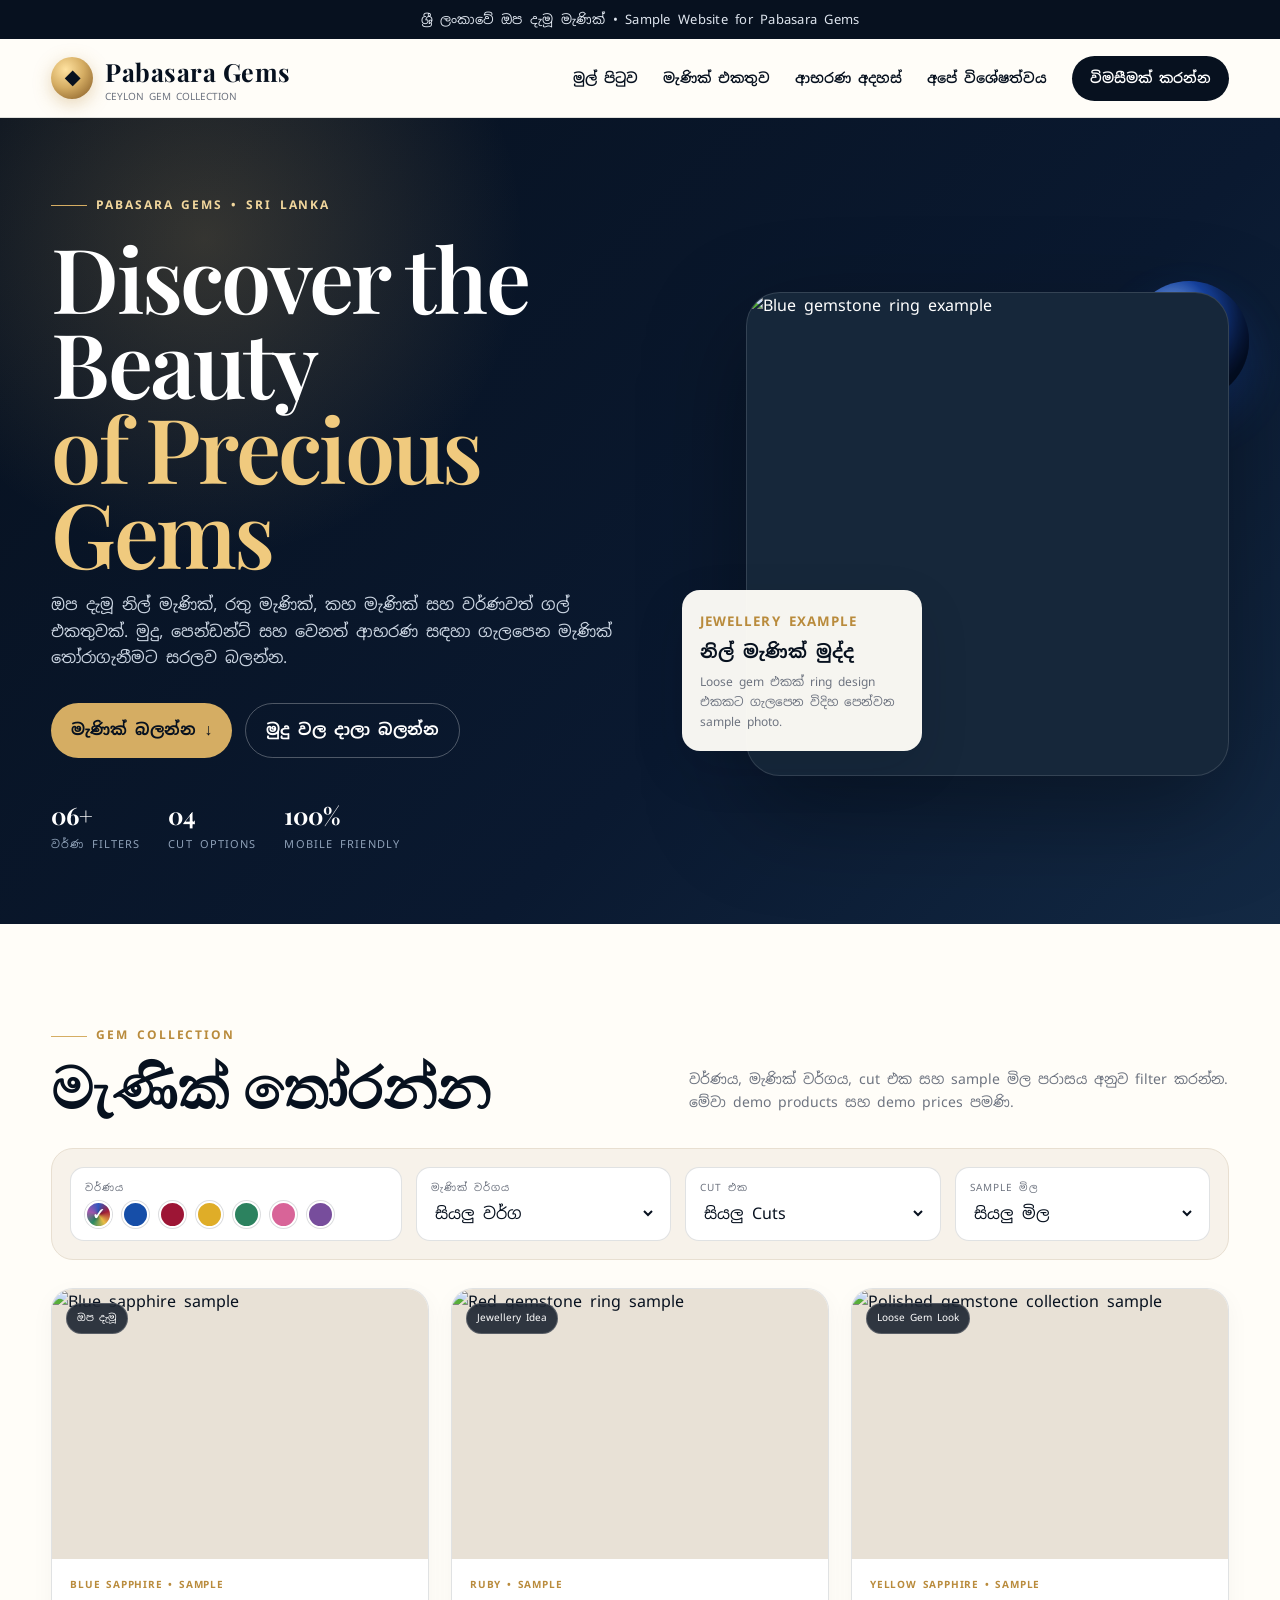
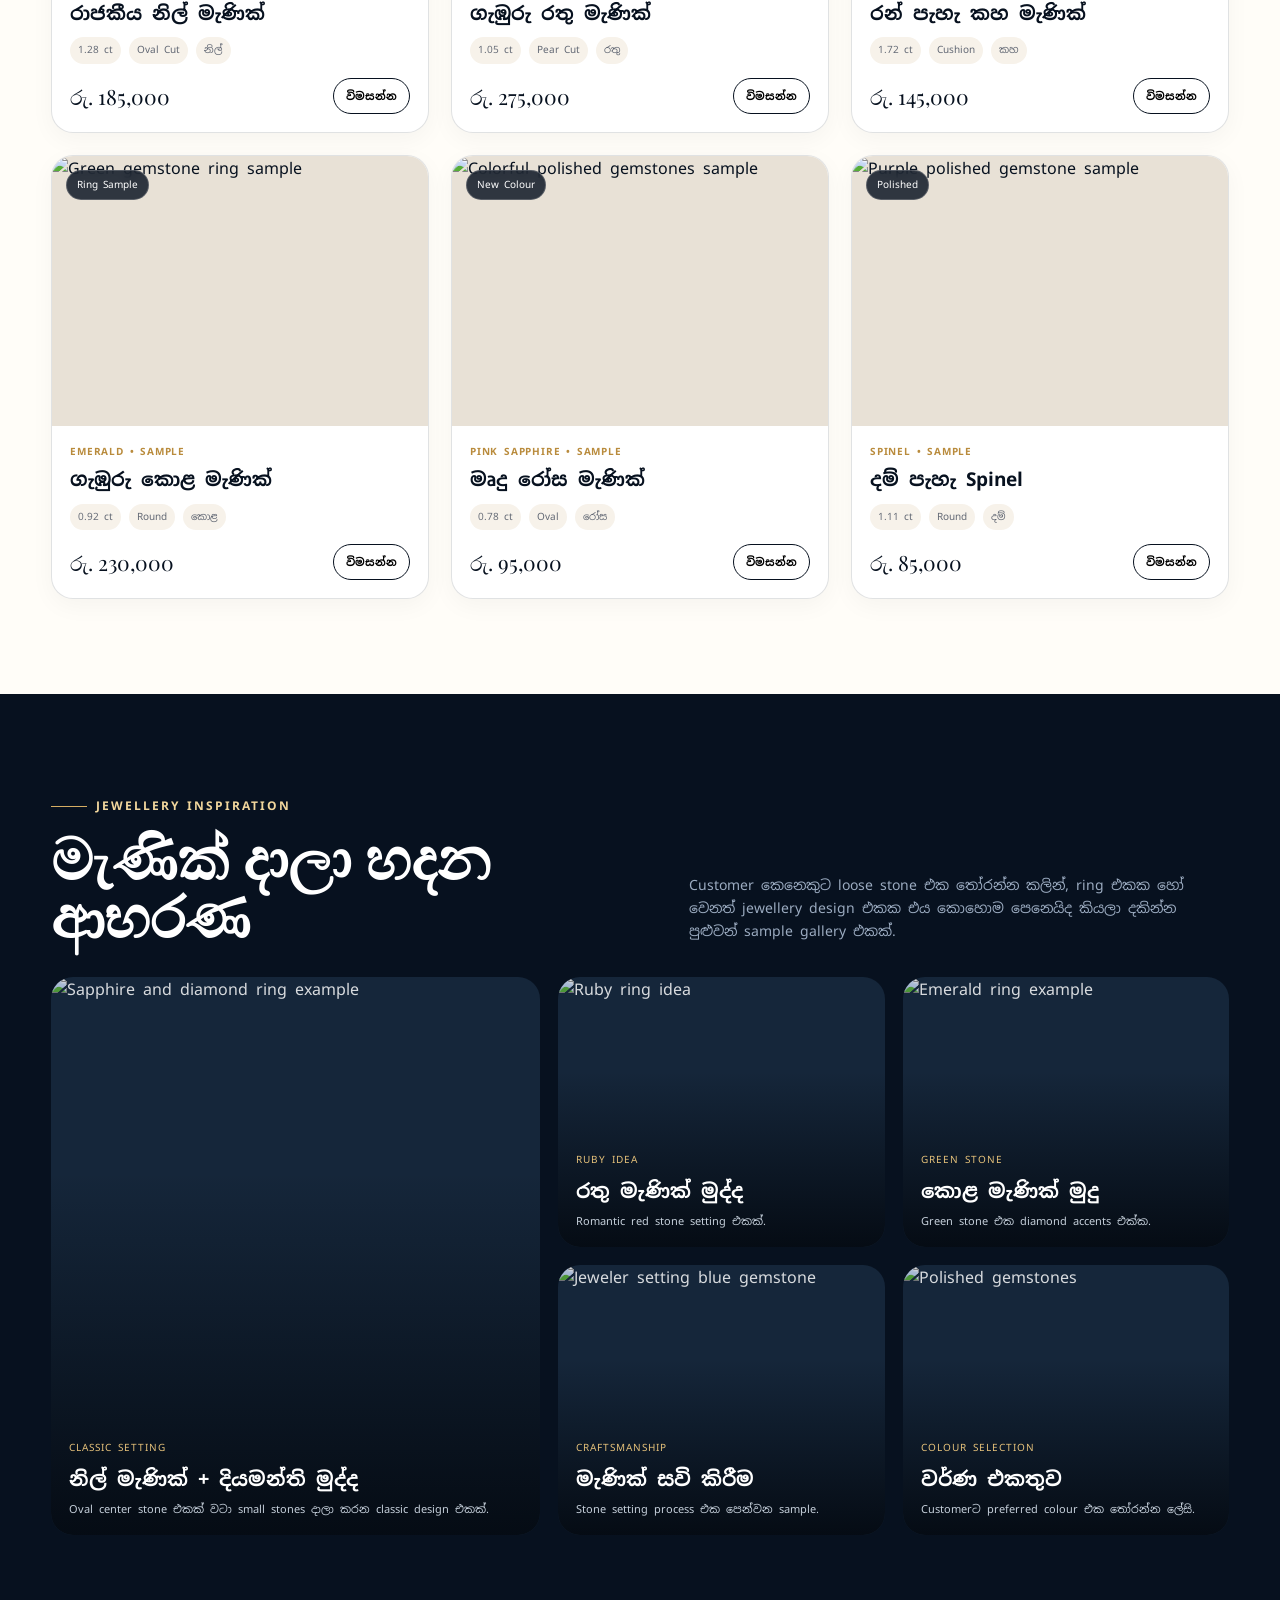
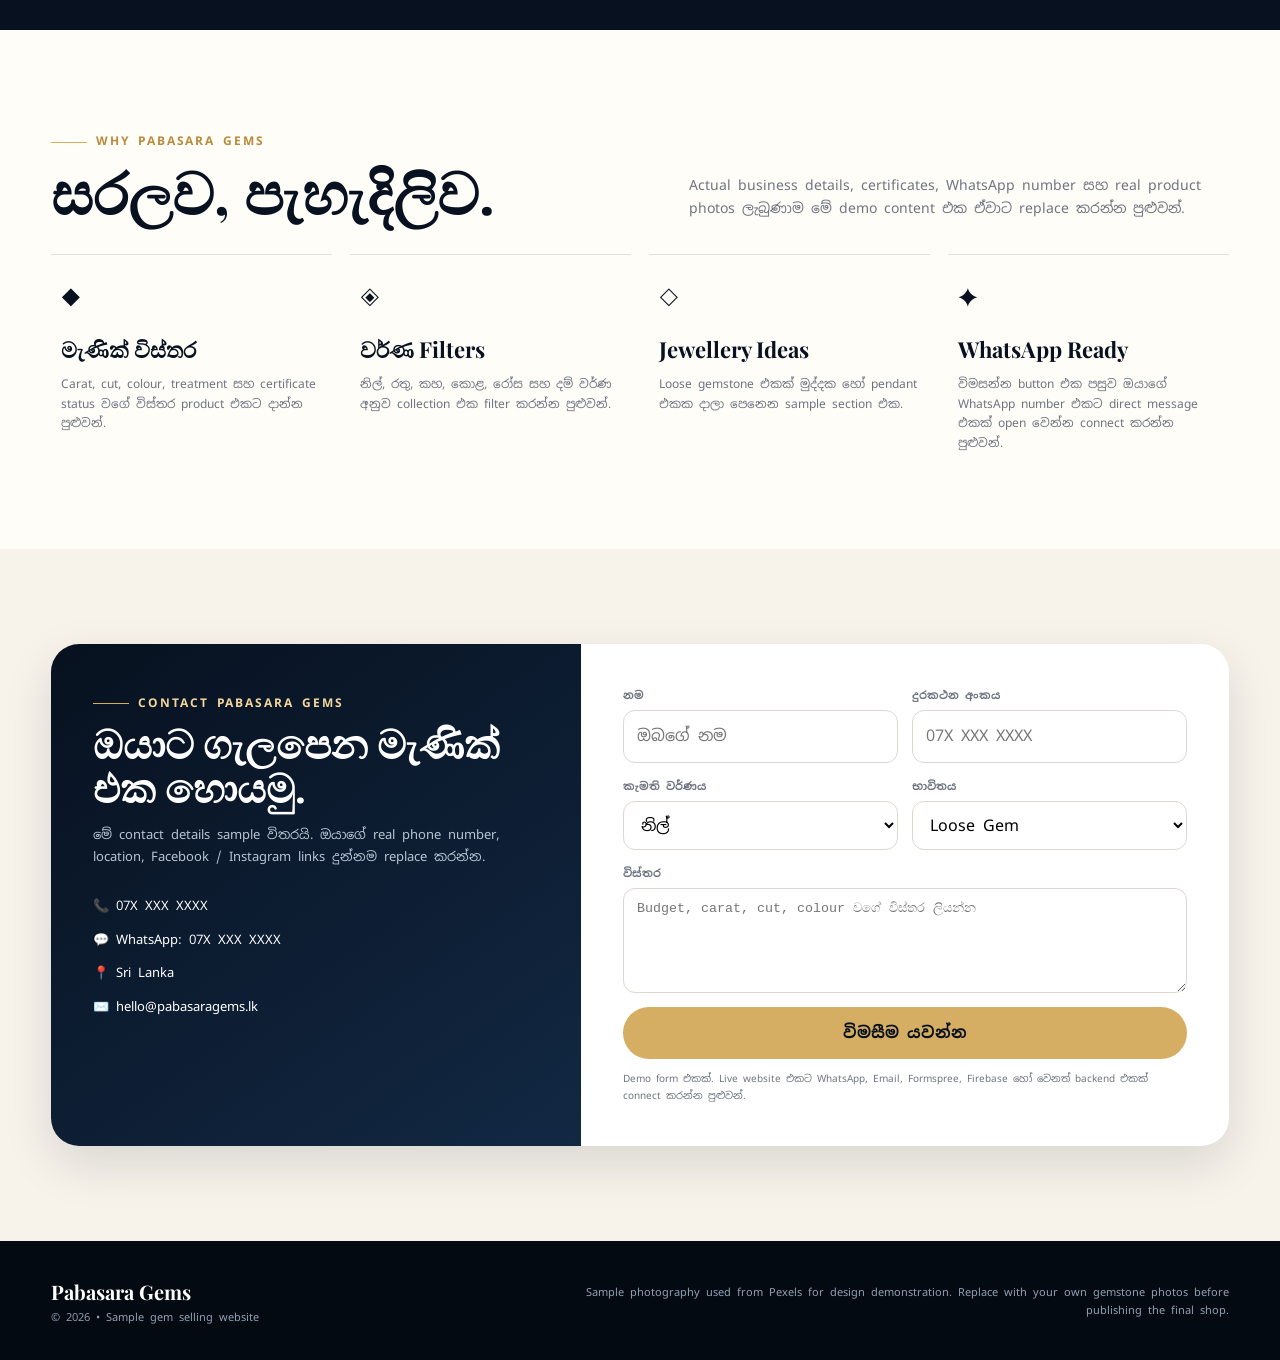
==== index.html @ 0629dfa6 "Add files via upload" ====
<!DOCTYPE html>
<html lang="si">
<head>
  <meta charset="UTF-8" />
  <meta name="viewport" content="width=device-width, initial-scale=1.0" />
  <meta name="description" content="Pabasara Gems - polished gemstones and jewellery ideas sample website." />
  <title>Pabasara Gems | මැණික් එකතුව</title>
  <link rel="preconnect" href="https://fonts.googleapis.com">
  <link rel="preconnect" href="https://fonts.gstatic.com" crossorigin>
  <link href="https://fonts.googleapis.com/css2?family=Noto+Sans+Sinhala:wght@400;500;600;700&family=Playfair+Display:wght@500;600;700&display=swap" rel="stylesheet">
  <style>
    :root{
      --ink:#07111f;
      --ink-2:#0d1b2d;
      --cream:#f7f2ea;
      --paper:#fffdf8;
      --gold:#d5ad63;
      --gold-2:#b98b3c;
      --muted:#6e7480;
      --line:rgba(7,17,31,.12);
      --shadow:0 18px 50px rgba(7,17,31,.12);
      --radius:22px;
    }
    *{box-sizing:border-box}
    html{scroll-behavior:smooth}
    body{margin:0;background:var(--paper);color:var(--ink);font-family:"Noto Sans Sinhala",Arial,sans-serif;line-height:1.65}
    a{color:inherit;text-decoration:none}
    img{max-width:100%;display:block}
    button,select,input{font:inherit}
    .container{width:min(1180px,92%);margin:auto}

    .topbar{background:var(--ink);color:#dfe6ef;text-align:center;padding:9px 16px;font-size:13px;letter-spacing:.02em}
    .nav-wrap{position:sticky;top:0;z-index:30;background:rgba(255,253,248,.92);backdrop-filter:blur(15px);border-bottom:1px solid var(--line)}
    nav{height:78px;display:flex;align-items:center;justify-content:space-between;gap:24px}
    .brand{display:flex;align-items:center;gap:12px}
    .brand-mark{width:42px;height:42px;border-radius:50%;display:grid;place-items:center;background:radial-gradient(circle at 35% 30%,#ffe2a0, var(--gold) 45%,#7e5420 100%);box-shadow:0 5px 18px rgba(185,139,60,.35);color:var(--ink);font-size:22px}
    .brand strong{font-family:"Playfair Display",serif;font-size:25px;letter-spacing:.02em}
    .brand small{display:block;font-size:10px;color:var(--muted);margin-top:-3px}
    .nav-links{display:flex;gap:25px;align-items:center;font-size:14px;font-weight:600}
    .nav-links a:hover{color:var(--gold-2)}
    .nav-cta{background:var(--ink);color:white;padding:11px 18px;border-radius:999px}
    .menu-btn{display:none;border:0;background:none;font-size:26px}

    .hero{background:
      radial-gradient(circle at 16% 15%,rgba(213,173,99,.22),transparent 25%),
      linear-gradient(135deg,#07111f 0%,#0a1930 62%,#132944 100%);color:white;overflow:hidden}
    .hero-grid{min-height:650px;display:grid;grid-template-columns:1.05fr .95fr;align-items:center;gap:60px;padding:70px 0}
    .eyebrow{display:inline-flex;align-items:center;gap:9px;color:#f2d79d;font-size:12px;font-weight:700;letter-spacing:.16em;text-transform:uppercase}
    .eyebrow:before{content:"";width:36px;height:1px;background:var(--gold)}
    h1{font-family:"Playfair Display",serif;font-size:clamp(52px,7vw,90px);line-height:.95;margin:18px 0 18px;font-weight:600;letter-spacing:-.03em}
    .hero h1 span{color:#f0ca7e}
    .hero-copy{max-width:610px;color:#cbd5e2;font-size:16px}
    .hero-actions{display:flex;flex-wrap:wrap;gap:13px;margin-top:32px}
    .btn{display:inline-flex;align-items:center;justify-content:center;gap:8px;border:0;border-radius:999px;padding:13px 20px;font-weight:700;cursor:pointer;transition:.2s}
    .btn-gold{background:var(--gold);color:var(--ink)}
    .btn-gold:hover{transform:translateY(-2px);background:#e3bf79}
    .btn-line{border:1px solid rgba(255,255,255,.28);color:white;background:transparent}
    .hero-stats{display:flex;gap:28px;margin-top:38px;flex-wrap:wrap}
    .hero-stats strong{font-family:"Playfair Display",serif;font-size:24px;color:white}
    .hero-stats span{display:block;color:#8ea0b7;font-size:11px;text-transform:uppercase;letter-spacing:.1em}

    .hero-media{position:relative;min-height:510px}
    .hero-photo{position:absolute;inset:5% 0 0 9%;border-radius:34px;overflow:hidden;box-shadow:0 35px 100px rgba(0,0,0,.35);border:1px solid rgba(255,255,255,.13);background:#16273a}
    .hero-photo img{width:100%;height:100%;object-fit:cover;min-height:500px}
    .floating-card{position:absolute;left:-3%;bottom:5%;width:240px;background:rgba(255,253,248,.96);color:var(--ink);padding:18px;border-radius:18px;box-shadow:var(--shadow)}
    .floating-card small{color:var(--gold-2);font-weight:700;letter-spacing:.08em;text-transform:uppercase}
    .floating-card strong{display:block;margin-top:3px;font-size:18px}
    .floating-card p{font-size:12px;color:var(--muted);margin:6px 0 0}
    .gem-orb{position:absolute;right:-20px;top:3%;width:120px;height:120px;border-radius:50%;background:radial-gradient(circle at 35% 30%,#83b0ff 0 9%,#194bb4 36%,#061537 73%,#010819 100%);box-shadow:inset -18px -22px 25px rgba(0,0,0,.35),0 20px 45px rgba(28,91,218,.3);opacity:.9}

    section{padding:95px 0}
    .section-head{display:flex;justify-content:space-between;align-items:end;gap:30px;margin-bottom:34px}
    .section-head h2{font-family:"Playfair Display",serif;font-size:clamp(38px,5vw,58px);line-height:1;margin:10px 0 0}
    .section-head p{max-width:540px;color:var(--muted);margin:0;font-size:14px}

    .filters{background:var(--cream);border:1px solid #e8dfd1;border-radius:22px;padding:18px;display:grid;grid-template-columns:1.3fr 1fr 1fr 1fr;gap:14px;margin-bottom:28px}
    .filter-box{background:white;border:1px solid var(--line);border-radius:14px;padding:12px 14px}
    .filter-box label{display:block;font-size:10px;color:var(--muted);text-transform:uppercase;letter-spacing:.1em;margin-bottom:5px}
    .filter-box select,.filter-box input{width:100%;border:0;outline:0;background:white;color:var(--ink)}
    .color-filter{display:flex;align-items:center;gap:10px;flex-wrap:wrap}
    .color-dot{width:27px;height:27px;border-radius:50%;border:2px solid white;box-shadow:0 0 0 1px rgba(7,17,31,.14);cursor:pointer;transition:.2s;position:relative}
    .color-dot.active:after{content:"✓";position:absolute;inset:0;display:grid;place-items:center;color:white;font-size:12px;font-weight:700;text-shadow:0 1px 4px rgba(0,0,0,.6)}
    .color-dot:hover{transform:scale(1.1)}
    .color-dot[data-color="all"]{background:conic-gradient(#3157be,#a51f3a,#e9bd45,#2b8b63,#a056ad,#3157be)}
    .color-dot[data-color="blue"]{background:#164ea8}
    .color-dot[data-color="red"]{background:#9d1535}
    .color-dot[data-color="yellow"]{background:#dfad28}
    .color-dot[data-color="green"]{background:#2c825f}
    .color-dot[data-color="pink"]{background:#d86498}
    .color-dot[data-color="purple"]{background:#774d9c}

    .product-grid{display:grid;grid-template-columns:repeat(3,1fr);gap:22px}
    .product-card{background:white;border:1px solid var(--line);border-radius:22px;overflow:hidden;transition:.25s;box-shadow:0 7px 24px rgba(7,17,31,.04)}
    .product-card:hover{transform:translateY(-5px);box-shadow:var(--shadow)}
    .product-img{height:270px;overflow:hidden;background:#e8e1d6;position:relative}
    .product-img img{width:100%;height:100%;object-fit:cover;transition:.4s}
    .product-card:hover .product-img img{transform:scale(1.045)}
    .tag{position:absolute;left:14px;top:14px;background:rgba(7,17,31,.82);color:white;border:1px solid rgba(255,255,255,.2);border-radius:999px;padding:6px 10px;font-size:10px;backdrop-filter:blur(6px)}
    .product-body{padding:18px}
    .product-kicker{font-size:10px;color:var(--gold-2);font-weight:700;letter-spacing:.08em;text-transform:uppercase}
    .product-title{font-size:19px;font-weight:700;margin:4px 0 8px}
    .meta{display:flex;gap:8px;flex-wrap:wrap;margin-bottom:14px}
    .meta span{font-size:10px;padding:5px 8px;border-radius:999px;background:var(--cream);color:#626874}
    .price-row{display:flex;align-items:center;justify-content:space-between;gap:15px}
    .price{font-family:"Playfair Display",serif;font-size:21px}
    .mini-btn{border:1px solid var(--ink);background:white;border-radius:999px;padding:8px 12px;font-size:11px;font-weight:700;cursor:pointer}
    .mini-btn:hover{background:var(--ink);color:white}
    .empty{display:none;text-align:center;padding:50px 15px;color:var(--muted);border:1px dashed #cfc7bb;border-radius:20px;grid-column:1/-1}

    .jewellery{background:var(--ink);color:white}
    .jewellery .section-head p{color:#9babc0}
    .ideas-grid{display:grid;grid-template-columns:1.2fr .8fr .8fr;grid-template-rows:270px 270px;gap:18px}
    .idea{position:relative;overflow:hidden;border-radius:22px;background:#15263a}
    .idea:first-child{grid-row:1/3}
    .idea img{width:100%;height:100%;object-fit:cover;opacity:.83;transition:.4s}
    .idea:hover img{transform:scale(1.04);opacity:.72}
    .idea:after{content:"";position:absolute;inset:0;background:linear-gradient(180deg,transparent 35%,rgba(3,8,15,.88) 100%)}
    .idea-text{position:absolute;left:18px;right:18px;bottom:17px;z-index:2}
    .idea-text small{color:#e5c17a;text-transform:uppercase;letter-spacing:.1em;font-size:10px}
    .idea-text strong{display:block;font-size:20px;margin-top:3px}
    .idea-text p{font-size:11px;color:#c5cfda;margin:4px 0 0}

    .trust-grid{display:grid;grid-template-columns:repeat(4,1fr);gap:18px}
    .trust-card{border-top:1px solid var(--line);padding:22px 10px 0}
    .trust-card b{display:block;font-family:"Playfair Display",serif;font-size:22px;margin-bottom:8px}
    .trust-card p{font-size:12px;color:var(--muted);margin:0}
    .trust-icon{font-size:25px;margin-bottom:12px}

    .contact{background:var(--cream)}
    .contact-box{display:grid;grid-template-columns:.9fr 1.1fr;border-radius:28px;overflow:hidden;background:white;box-shadow:var(--shadow)}
    .contact-info{background:linear-gradient(145deg,#07111f,#122843);color:white;padding:42px}
    .contact-info h3{font-family:"Playfair Display",serif;font-size:40px;line-height:1.1;margin:8px 0 15px}
    .contact-info p{color:#b7c4d4;font-size:13px}
    .contact-list{margin-top:28px;display:grid;gap:12px;font-size:13px}
    .contact-form{padding:42px}
    .form-grid{display:grid;grid-template-columns:1fr 1fr;gap:14px}
    .field{display:grid;gap:6px}
    .field.full{grid-column:1/-1}
    .field label{font-size:11px;color:var(--muted);font-weight:700}
    .field input,.field select,.field textarea{width:100%;border:1px solid #dcd7cf;border-radius:12px;padding:12px 13px;background:#fff;outline:none}
    .field textarea{min-height:105px;resize:vertical}
    .field input:focus,.field select:focus,.field textarea:focus{border-color:var(--gold-2);box-shadow:0 0 0 3px rgba(213,173,99,.14)}
    .demo-note{font-size:10px;color:var(--muted);margin-top:12px}

    footer{background:#040a12;color:#91a0b2;padding:34px 0;font-size:11px}
    .footer-row{display:flex;align-items:center;justify-content:space-between;gap:20px;flex-wrap:wrap}
    .footer-row strong{font-family:"Playfair Display",serif;color:white;font-size:20px}
    .credits{max-width:680px;text-align:right}
    .credits a{color:#d8bb82;text-decoration:underline}

    .toast{position:fixed;right:22px;bottom:22px;background:var(--ink);color:white;padding:13px 17px;border-radius:12px;font-size:12px;box-shadow:var(--shadow);transform:translateY(120px);opacity:0;transition:.3s;z-index:50}
    .toast.show{transform:translateY(0);opacity:1}

    @media(max-width:900px){
      .nav-links{display:none;position:absolute;left:4%;right:4%;top:78px;background:white;padding:18px;border:1px solid var(--line);border-radius:16px;box-shadow:var(--shadow);flex-direction:column;align-items:stretch}
      .nav-links.open{display:flex}.menu-btn{display:block}
      .hero-grid{grid-template-columns:1fr;gap:30px;padding:58px 0}.hero-media{min-height:430px}.hero-photo{inset:0 4%}.hero-photo img{min-height:420px}.floating-card{left:0;bottom:-8px}
      .filters{grid-template-columns:1fr 1fr}.product-grid{grid-template-columns:1fr 1fr}.ideas-grid{grid-template-columns:1fr 1fr;grid-template-rows:300px 250px 250px}.idea:first-child{grid-column:1/3;grid-row:auto}.trust-grid{grid-template-columns:1fr 1fr}.contact-box{grid-template-columns:1fr}.credits{text-align:left}
    }
    @media(max-width:620px){
      section{padding:72px 0}.section-head{align-items:start;flex-direction:column}.filters{grid-template-columns:1fr}.product-grid{grid-template-columns:1fr}.product-img{height:300px}.ideas-grid{display:grid;grid-template-columns:1fr;grid-template-rows:repeat(4,290px)}.idea:first-child{grid-column:auto}.trust-grid{grid-template-columns:1fr}.form-grid{grid-template-columns:1fr}.field.full{grid-column:auto}.contact-info,.contact-form{padding:28px}.hero-stats{gap:20px}.floating-card{width:215px}.gem-orb{width:85px;height:85px}.brand strong{font-size:21px}
    }
  </style>
</head>
<body>
  <div class="topbar">ශ්‍රී ලංකාවේ ඔප දැමූ මැණික් • Sample Website for Pabasara Gems</div>
  <div class="nav-wrap">
    <nav class="container">
      <a class="brand" href="#home">
        <span class="brand-mark">◆</span>
        <span><strong>Pabasara Gems</strong><small>CEYLON GEM COLLECTION</small></span>
      </a>
      <div class="nav-links" id="navLinks">
        <a href="#home">මුල් පිටුව</a>
        <a href="#collection">මැණික් එකතුව</a>
        <a href="#ideas">ආභරණ අදහස්</a>
        <a href="#about">අපේ විශේෂත්වය</a>
        <a href="#contact" class="nav-cta">විමසීමක් කරන්න</a>
      </div>
      <button class="menu-btn" id="menuBtn" aria-label="Open menu">☰</button>
    </nav>
  </div>

  <header class="hero" id="home">
    <div class="container hero-grid">
      <div>
        <div class="eyebrow">Pabasara Gems • Sri Lanka</div>
        <h1>Discover the Beauty<br><span>of Precious Gems</span></h1>
        <p class="hero-copy">ඔප දැමූ නිල් මැණික්, රතු මැණික්, කහ මැණික් සහ වර්ණවත් ගල් එකතුවක්. මුදු, පෙන්ඩන්ට් සහ වෙනත් ආභරණ සඳහා ගැලපෙන මැණික් තෝරාගැනීමට සරලව බලන්න.</p>
        <div class="hero-actions">
          <a href="#collection" class="btn btn-gold">මැණික් බලන්න ↓</a>
          <a href="#ideas" class="btn btn-line">මුදු වල දාලා බලන්න</a>
        </div>
        <div class="hero-stats">
          <div><strong>06+</strong><span>වර්ණ Filters</span></div>
          <div><strong>04</strong><span>Cut Options</span></div>
          <div><strong>100%</strong><span>Mobile Friendly</span></div>
        </div>
      </div>
      <div class="hero-media">
        <div class="gem-orb"></div>
        <div class="hero-photo">
          <img src="https://images.pexels.com/photos/14265443/pexels-photo-14265443.jpeg?auto=compress&cs=tinysrgb&w=1200" alt="Blue gemstone ring example" />
        </div>
        <div class="floating-card">
          <small>Jewellery Example</small>
          <strong>නිල් මැණික් මුද්ද</strong>
          <p>Loose gem එකක් ring design එකකට ගැලපෙන විදිහ පෙන්වන sample photo.</p>
        </div>
      </div>
    </div>
  </header>

  <section id="collection">
    <div class="container">
      <div class="section-head">
        <div>
          <div class="eyebrow" style="color:var(--gold-2)">Gem Collection</div>
          <h2>මැණික් තෝරන්න</h2>
        </div>
        <p>වර්ණය, මැණික් වර්ගය, cut එක සහ sample මිල පරාසය අනුව filter කරන්න. මේවා demo products සහ demo prices පමණි.</p>
      </div>

      <div class="filters">
        <div class="filter-box">
          <label>වර්ණය</label>
          <div class="color-filter" id="colorFilter">
            <button class="color-dot active" data-color="all" title="සියල්ල" aria-label="සියලු වර්ණ"></button>
            <button class="color-dot" data-color="blue" title="නිල්" aria-label="නිල්"></button>
            <button class="color-dot" data-color="red" title="රතු" aria-label="රතු"></button>
            <button class="color-dot" data-color="yellow" title="කහ" aria-label="කහ"></button>
            <button class="color-dot" data-color="green" title="කොළ" aria-label="කොළ"></button>
            <button class="color-dot" data-color="pink" title="රෝස" aria-label="රෝස"></button>
            <button class="color-dot" data-color="purple" title="දම්" aria-label="දම්"></button>
          </div>
        </div>
        <div class="filter-box">
          <label>මැණික් වර්ගය</label>
          <select id="typeFilter">
            <option value="all">සියලු වර්ග</option>
            <option value="sapphire">Sapphire</option>
            <option value="ruby">Ruby</option>
            <option value="emerald">Emerald</option>
            <option value="spinel">Spinel</option>
          </select>
        </div>
        <div class="filter-box">
          <label>Cut එක</label>
          <select id="cutFilter">
            <option value="all">සියලු Cuts</option>
            <option value="oval">Oval</option>
            <option value="round">Round</option>
            <option value="cushion">Cushion</option>
            <option value="pear">Pear</option>
          </select>
        </div>
        <div class="filter-box">
          <label>Sample මිල</label>
          <select id="priceFilter">
            <option value="all">සියලු මිල</option>
            <option value="under100">රු. 100,000 ට අඩු</option>
            <option value="100to250">රු. 100,000 - 250,000</option>
            <option value="over250">රු. 250,000 ට වැඩි</option>
          </select>
        </div>
      </div>

      <div class="product-grid" id="productGrid">
        <article class="product-card" data-color="blue" data-type="sapphire" data-cut="oval" data-price="185000">
          <div class="product-img">
            <span class="tag">ඔප දැමූ</span>
            <img src="https://images.pexels.com/photos/17486880/pexels-photo-17486880/free-photo-of-ring-with-blue-gemstone.jpeg?auto=compress&cs=tinysrgb&w=1200" alt="Blue sapphire sample" loading="lazy" />
          </div>
          <div class="product-body">
            <div class="product-kicker">Blue Sapphire • Sample</div>
            <div class="product-title">රාජකීය නිල් මැණික්</div>
            <div class="meta"><span>1.28 ct</span><span>Oval Cut</span><span>නිල්</span></div>
            <div class="price-row"><div class="price">රු. 185,000</div><button class="mini-btn ask-btn">විමසන්න</button></div>
          </div>
        </article>

        <article class="product-card" data-color="red" data-type="ruby" data-cut="pear" data-price="275000">
          <div class="product-img">
            <span class="tag">Jewellery Idea</span>
            <img src="https://images.pexels.com/photos/12486672/pexels-photo-12486672.jpeg?auto=compress&cs=tinysrgb&w=1200" alt="Red gemstone ring sample" loading="lazy" />
          </div>
          <div class="product-body">
            <div class="product-kicker">Ruby • Sample</div>
            <div class="product-title">ගැඹුරු රතු මැණික්</div>
            <div class="meta"><span>1.05 ct</span><span>Pear Cut</span><span>රතු</span></div>
            <div class="price-row"><div class="price">රු. 275,000</div><button class="mini-btn ask-btn">විමසන්න</button></div>
          </div>
        </article>

        <article class="product-card" data-color="yellow" data-type="sapphire" data-cut="cushion" data-price="145000">
          <div class="product-img">
            <span class="tag">Loose Gem Look</span>
            <img src="https://images.pexels.com/photos/4040646/pexels-photo-4040646.jpeg?auto=compress&cs=tinysrgb&w=1200" alt="Polished gemstone collection sample" loading="lazy" />
          </div>
          <div class="product-body">
            <div class="product-kicker">Yellow Sapphire • Sample</div>
            <div class="product-title">රන් පැහැ කහ මැණික්</div>
            <div class="meta"><span>1.72 ct</span><span>Cushion</span><span>කහ</span></div>
            <div class="price-row"><div class="price">රු. 145,000</div><button class="mini-btn ask-btn">විමසන්න</button></div>
          </div>
        </article>

        <article class="product-card" data-color="green" data-type="emerald" data-cut="round" data-price="230000">
          <div class="product-img">
            <span class="tag">Ring Sample</span>
            <img src="https://images.pexels.com/photos/17068456/pexels-photo-17068456.jpeg?auto=compress&cs=tinysrgb&w=1200" alt="Green gemstone ring sample" loading="lazy" />
          </div>
          <div class="product-body">
            <div class="product-kicker">Emerald • Sample</div>
            <div class="product-title">ගැඹුරු කොළ මැණික්</div>
            <div class="meta"><span>0.92 ct</span><span>Round</span><span>කොළ</span></div>
            <div class="price-row"><div class="price">රු. 230,000</div><button class="mini-btn ask-btn">විමසන්න</button></div>
          </div>
        </article>

        <article class="product-card" data-color="pink" data-type="sapphire" data-cut="oval" data-price="95000">
          <div class="product-img">
            <span class="tag">New Colour</span>
            <img src="https://images.pexels.com/photos/8581107/pexels-photo-8581107.jpeg?auto=compress&cs=tinysrgb&w=1200" alt="Colorful polished gemstones sample" loading="lazy" />
          </div>
          <div class="product-body">
            <div class="product-kicker">Pink Sapphire • Sample</div>
            <div class="product-title">මෘදු රෝස මැණික්</div>
            <div class="meta"><span>0.78 ct</span><span>Oval</span><span>රෝස</span></div>
            <div class="price-row"><div class="price">රු. 95,000</div><button class="mini-btn ask-btn">විමසන්න</button></div>
          </div>
        </article>

        <article class="product-card" data-color="purple" data-type="spinel" data-cut="round" data-price="85000">
          <div class="product-img">
            <span class="tag">Polished</span>
            <img src="https://images.pexels.com/photos/6468513/pexels-photo-6468513.jpeg?auto=compress&cs=tinysrgb&w=1200" alt="Purple polished gemstone sample" loading="lazy" />
          </div>
          <div class="product-body">
            <div class="product-kicker">Spinel • Sample</div>
            <div class="product-title">දම් පැහැ Spinel</div>
            <div class="meta"><span>1.11 ct</span><span>Round</span><span>දම්</span></div>
            <div class="price-row"><div class="price">රු. 85,000</div><button class="mini-btn ask-btn">විමසන්න</button></div>
          </div>
        </article>
        <div class="empty" id="emptyState">මේ filters වලට ගැලපෙන sample එකක් නැහැ. වෙනත් filter එකක් තෝරන්න.</div>
      </div>
    </div>
  </section>

  <section class="jewellery" id="ideas">
    <div class="container">
      <div class="section-head">
        <div>
          <div class="eyebrow">Jewellery Inspiration</div>
          <h2>මැණික් දාලා හදන ආභරණ</h2>
        </div>
        <p>Customer කෙනෙකුට loose stone එක තෝරන්න කලින්, ring එකක හෝ වෙනත් jewellery design එකක එය කොහොම පෙනෙයිද කියලා දකින්න පුළුවන් sample gallery එකක්.</p>
      </div>
      <div class="ideas-grid">
        <div class="idea">
          <img src="https://images.pexels.com/photos/14058109/pexels-photo-14058109.jpeg?auto=compress&cs=tinysrgb&w=1400" alt="Sapphire and diamond ring example" loading="lazy" />
          <div class="idea-text"><small>Classic Setting</small><strong>නිල් මැණික් + දියමන්ති මුද්ද</strong><p>Oval center stone එකක් වටා small stones දාලා කරන classic design එකක්.</p></div>
        </div>
        <div class="idea">
          <img src="https://images.pexels.com/photos/12002673/pexels-photo-12002673.jpeg?auto=compress&cs=tinysrgb&w=1000" alt="Ruby ring idea" loading="lazy" />
          <div class="idea-text"><small>Ruby Idea</small><strong>රතු මැණික් මුද්ද</strong><p>Romantic red stone setting එකක්.</p></div>
        </div>
        <div class="idea">
          <img src="https://images.pexels.com/photos/17068456/pexels-photo-17068456.jpeg?auto=compress&cs=tinysrgb&w=1000" alt="Emerald ring example" loading="lazy" />
          <div class="idea-text"><small>Green Stone</small><strong>කොළ මැණික් මුදු</strong><p>Green stone එක diamond accents එක්ක.</p></div>
        </div>
        <div class="idea">
          <img src="https://images.pexels.com/photos/32382389/pexels-photo-32382389.jpeg?auto=compress&cs=tinysrgb&w=1000" alt="Jeweler setting blue gemstone" loading="lazy" />
          <div class="idea-text"><small>Craftsmanship</small><strong>මැණික් සවි කිරීම</strong><p>Stone setting process එක පෙන්වන sample.</p></div>
        </div>
        <div class="idea">
          <img src="https://images.pexels.com/photos/4040646/pexels-photo-4040646.jpeg?auto=compress&cs=tinysrgb&w=1000" alt="Polished gemstones" loading="lazy" />
          <div class="idea-text"><small>Colour Selection</small><strong>වර්ණ එකතුව</strong><p>Customerට preferred colour එක තෝරන්න ලේසි.</p></div>
        </div>
      </div>
    </div>
  </section>

  <section id="about">
    <div class="container">
      <div class="section-head">
        <div>
          <div class="eyebrow" style="color:var(--gold-2)">Why Pabasara Gems</div>
          <h2>සරලව, පැහැදිලිව.</h2>
        </div>
        <p>Actual business details, certificates, WhatsApp number සහ real product photos ලැබුණාම මේ demo content එක ඒවාට replace කරන්න පුළුවන්.</p>
      </div>
      <div class="trust-grid">
        <div class="trust-card"><div class="trust-icon">◆</div><b>මැණික් විස්තර</b><p>Carat, cut, colour, treatment සහ certificate status වගේ විස්තර product එකට දාන්න පුළුවන්.</p></div>
        <div class="trust-card"><div class="trust-icon">◈</div><b>වර්ණ Filters</b><p>නිල්, රතු, කහ, කොළ, රෝස සහ දම් වර්ණ අනුව collection එක filter කරන්න පුළුවන්.</p></div>
        <div class="trust-card"><div class="trust-icon">◇</div><b>Jewellery Ideas</b><p>Loose gemstone එකක් මුද්දක හෝ pendant එකක දාලා පෙනෙන sample section එක.</p></div>
        <div class="trust-card"><div class="trust-icon">✦</div><b>WhatsApp Ready</b><p>විමසන්න button එක පසුව ඔයාගේ WhatsApp number එකට direct message එකක් open වෙන්න connect කරන්න පුළුවන්.</p></div>
      </div>
    </div>
  </section>

  <section class="contact" id="contact">
    <div class="container">
      <div class="contact-box">
        <div class="contact-info">
          <div class="eyebrow">Contact Pabasara Gems</div>
          <h3>ඔයාට ගැලපෙන මැණික් එක හොයමු.</h3>
          <p>මේ contact details sample විතරයි. ඔයාගේ real phone number, location, Facebook / Instagram links දුන්නම replace කරන්න.</p>
          <div class="contact-list">
            <span>📞 07X XXX XXXX</span>
            <span>💬 WhatsApp: 07X XXX XXXX</span>
            <span>📍 Sri Lanka</span>
            <span>✉️ hello@pabasaragems.lk</span>
          </div>
        </div>
        <form class="contact-form" id="demoForm">
          <div class="form-grid">
            <div class="field"><label>නම</label><input required placeholder="ඔබගේ නම" /></div>
            <div class="field"><label>දුරකථන අංකය</label><input required placeholder="07X XXX XXXX" /></div>
            <div class="field"><label>කැමති වර්ණය</label><select><option>නිල්</option><option>රතු</option><option>කහ</option><option>කොළ</option><option>රෝස</option><option>දම්</option></select></div>
            <div class="field"><label>භාවිතය</label><select><option>Loose Gem</option><option>මුද්දකට</option><option>Pendant එකකට</option><option>වෙනත්</option></select></div>
            <div class="field full"><label>විස්තර</label><textarea placeholder="Budget, carat, cut, colour වගේ විස්තර ලියන්න"></textarea></div>
            <div class="field full"><button class="btn btn-gold" type="submit">විමසීම යවන්න</button></div>
          </div>
          <div class="demo-note">Demo form එකක්. Live website එකට WhatsApp, Email, Formspree, Firebase හෝ වෙනත් backend එකක් connect කරන්න පුළුවන්.</div>
        </form>
      </div>
    </div>
  </section>

  <footer>
    <div class="container footer-row">
      <div><strong>Pabasara Gems</strong><br>© 2026 • Sample gem selling website</div>
      <div class="credits">Sample photography used from Pexels for design demonstration. Replace with your own gemstone photos before publishing the final shop.</div>
    </div>
  </footer>

  <div class="toast" id="toast">Sample inquiry selected.</div>

  <script>
    const menuBtn=document.getElementById('menuBtn');
    const navLinks=document.getElementById('navLinks');
    menuBtn.addEventListener('click',()=>navLinks.classList.toggle('open'));
    navLinks.querySelectorAll('a').forEach(a=>a.addEventListener('click',()=>navLinks.classList.remove('open')));

    const cards=[...document.querySelectorAll('.product-card')];
    const typeFilter=document.getElementById('typeFilter');
    const cutFilter=document.getElementById('cutFilter');
    const priceFilter=document.getElementById('priceFilter');
    const colorButtons=[...document.querySelectorAll('.color-dot')];
    const emptyState=document.getElementById('emptyState');
    let selectedColor='all';

    function priceMatches(price,choice){
      if(choice==='all') return true;
      if(choice==='under100') return price<100000;
      if(choice==='100to250') return price>=100000 && price<=250000;
      if(choice==='over250') return price>250000;
      return true;
    }
    function applyFilters(){
      let visible=0;
      cards.forEach(card=>{
        const okColor=selectedColor==='all'||card.dataset.color===selectedColor;
        const okType=typeFilter.value==='all'||card.dataset.type===typeFilter.value;
        const okCut=cutFilter.value==='all'||card.dataset.cut===cutFilter.value;
        const okPrice=priceMatches(Number(card.dataset.price),priceFilter.value);
        const show=okColor&&okType&&okCut&&okPrice;
        card.style.display=show?'block':'none';
        if(show) visible++;
      });
      emptyState.style.display=visible?'none':'block';
    }
    colorButtons.forEach(btn=>btn.addEventListener('click',()=>{
      colorButtons.forEach(b=>b.classList.remove('active'));
      btn.classList.add('active'); selectedColor=btn.dataset.color; applyFilters();
    }));
    [typeFilter,cutFilter,priceFilter].forEach(el=>el.addEventListener('change',applyFilters));

    const toast=document.getElementById('toast');
    function showToast(text){toast.textContent=text;toast.classList.add('show');setTimeout(()=>toast.classList.remove('show'),2200)}
    document.querySelectorAll('.ask-btn').forEach(btn=>btn.addEventListener('click',e=>{
      const title=e.target.closest('.product-card').querySelector('.product-title').textContent;
      showToast(title+' ගැන විමසීමක් තෝරාගත්තා');
      document.getElementById('contact').scrollIntoView({behavior:'smooth'});
    }));
    document.getElementById('demoForm').addEventListener('submit',e=>{e.preventDefault();showToast('Demo form එක සාර්ථකයි. Live එකේ WhatsApp / email connect කරන්න පුළුවන්.');});
  </script>
</body>
</html>
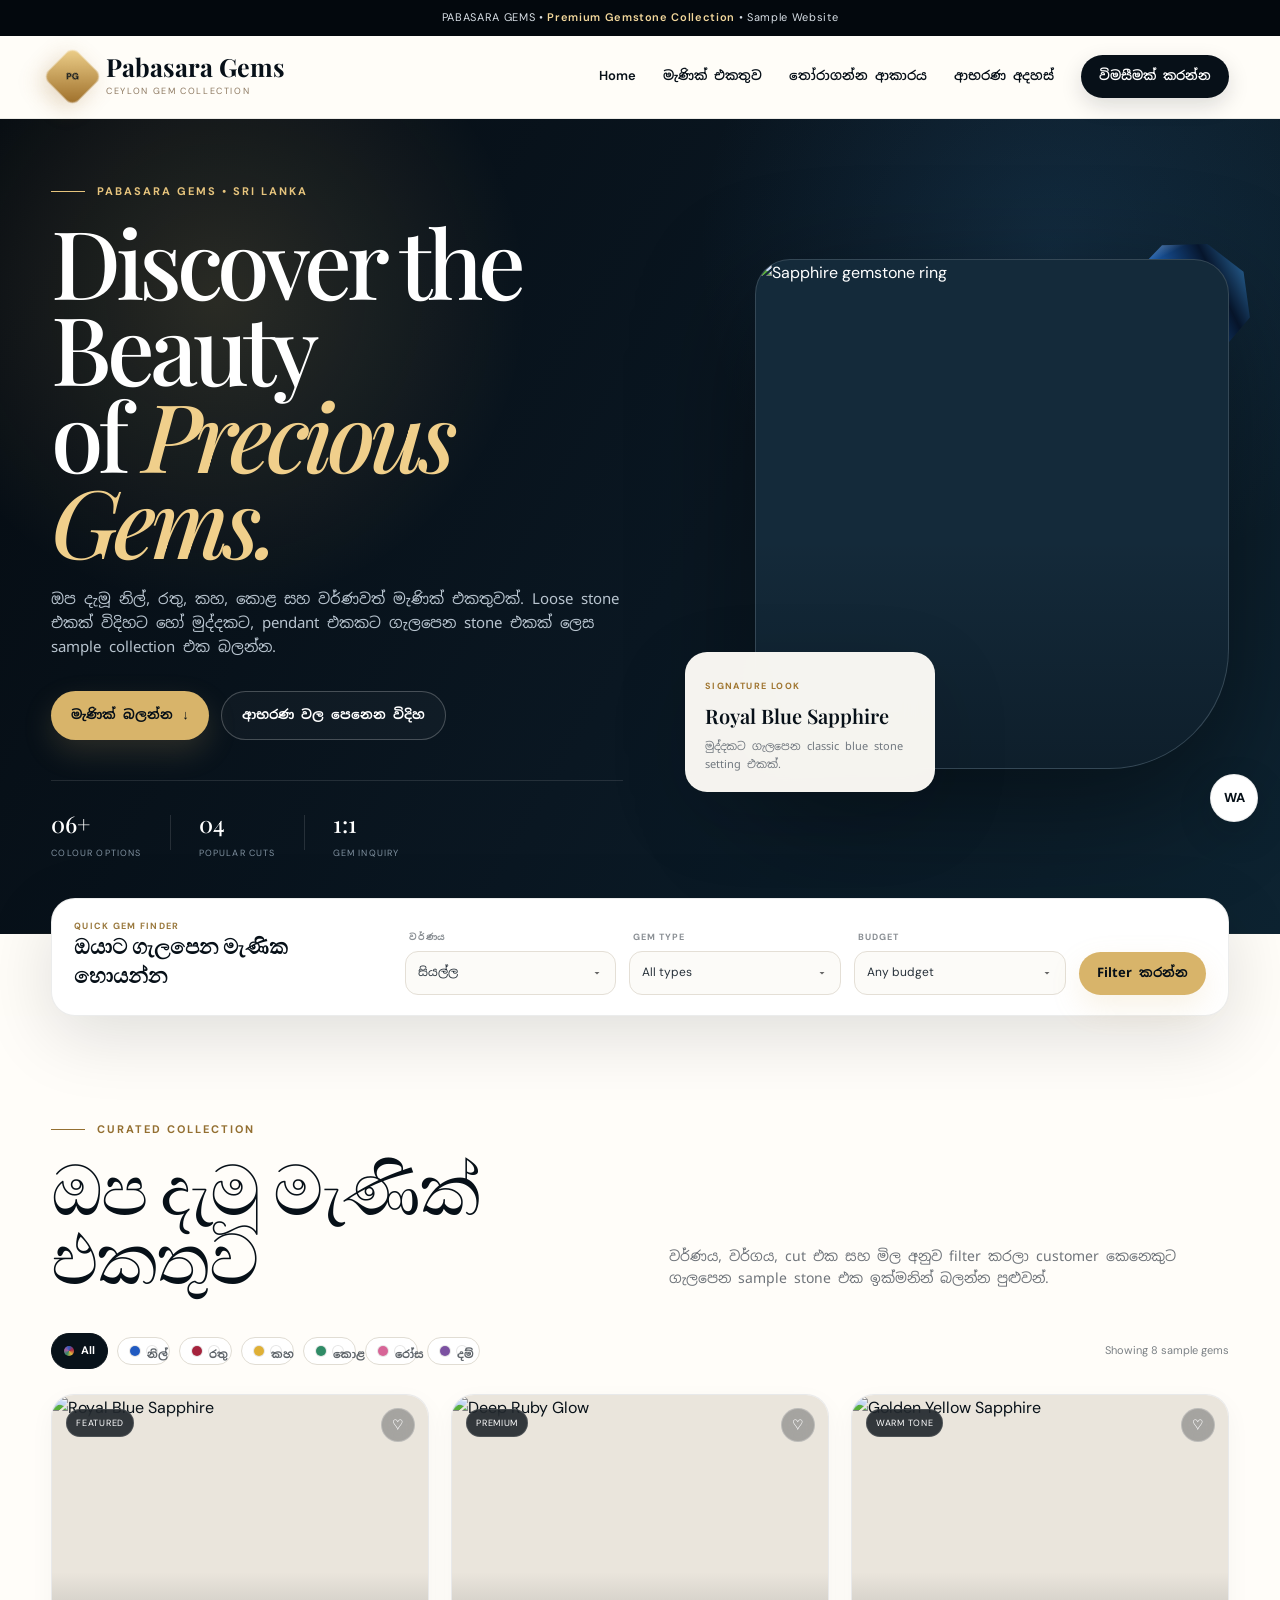
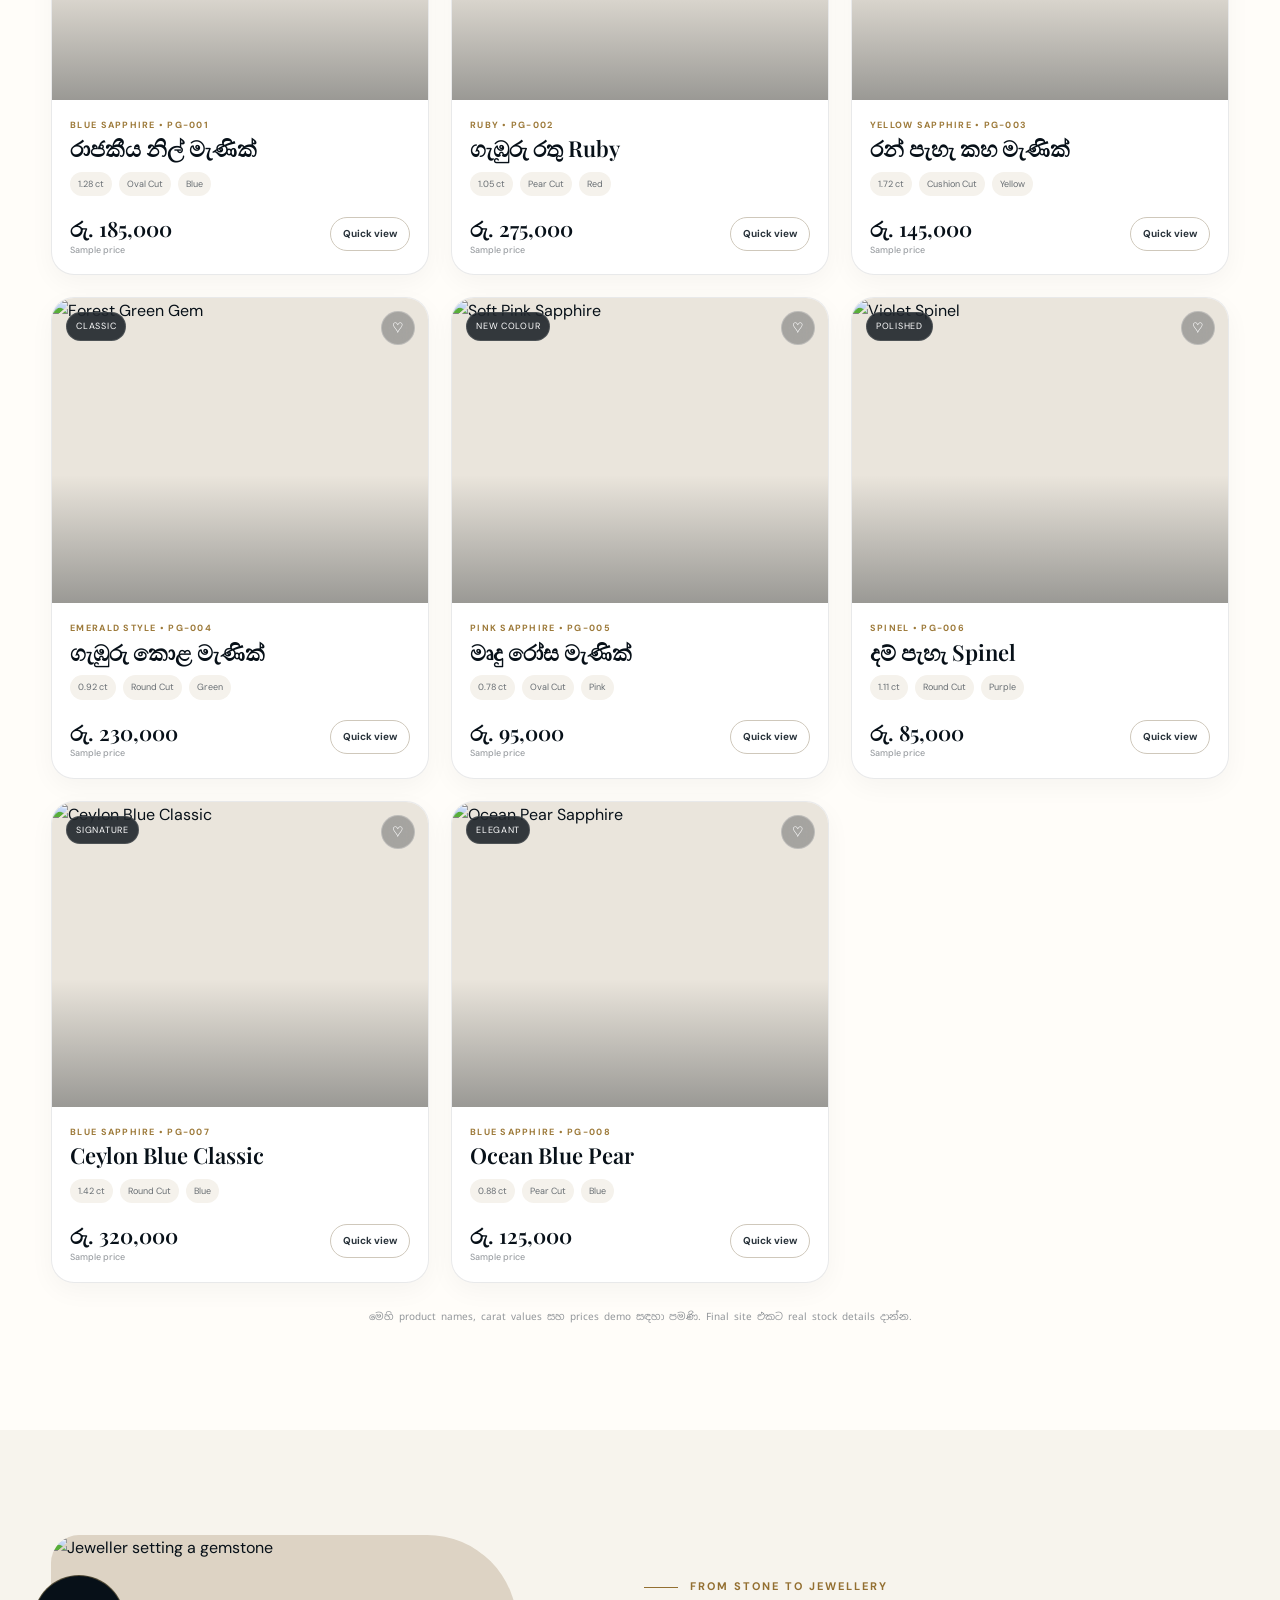
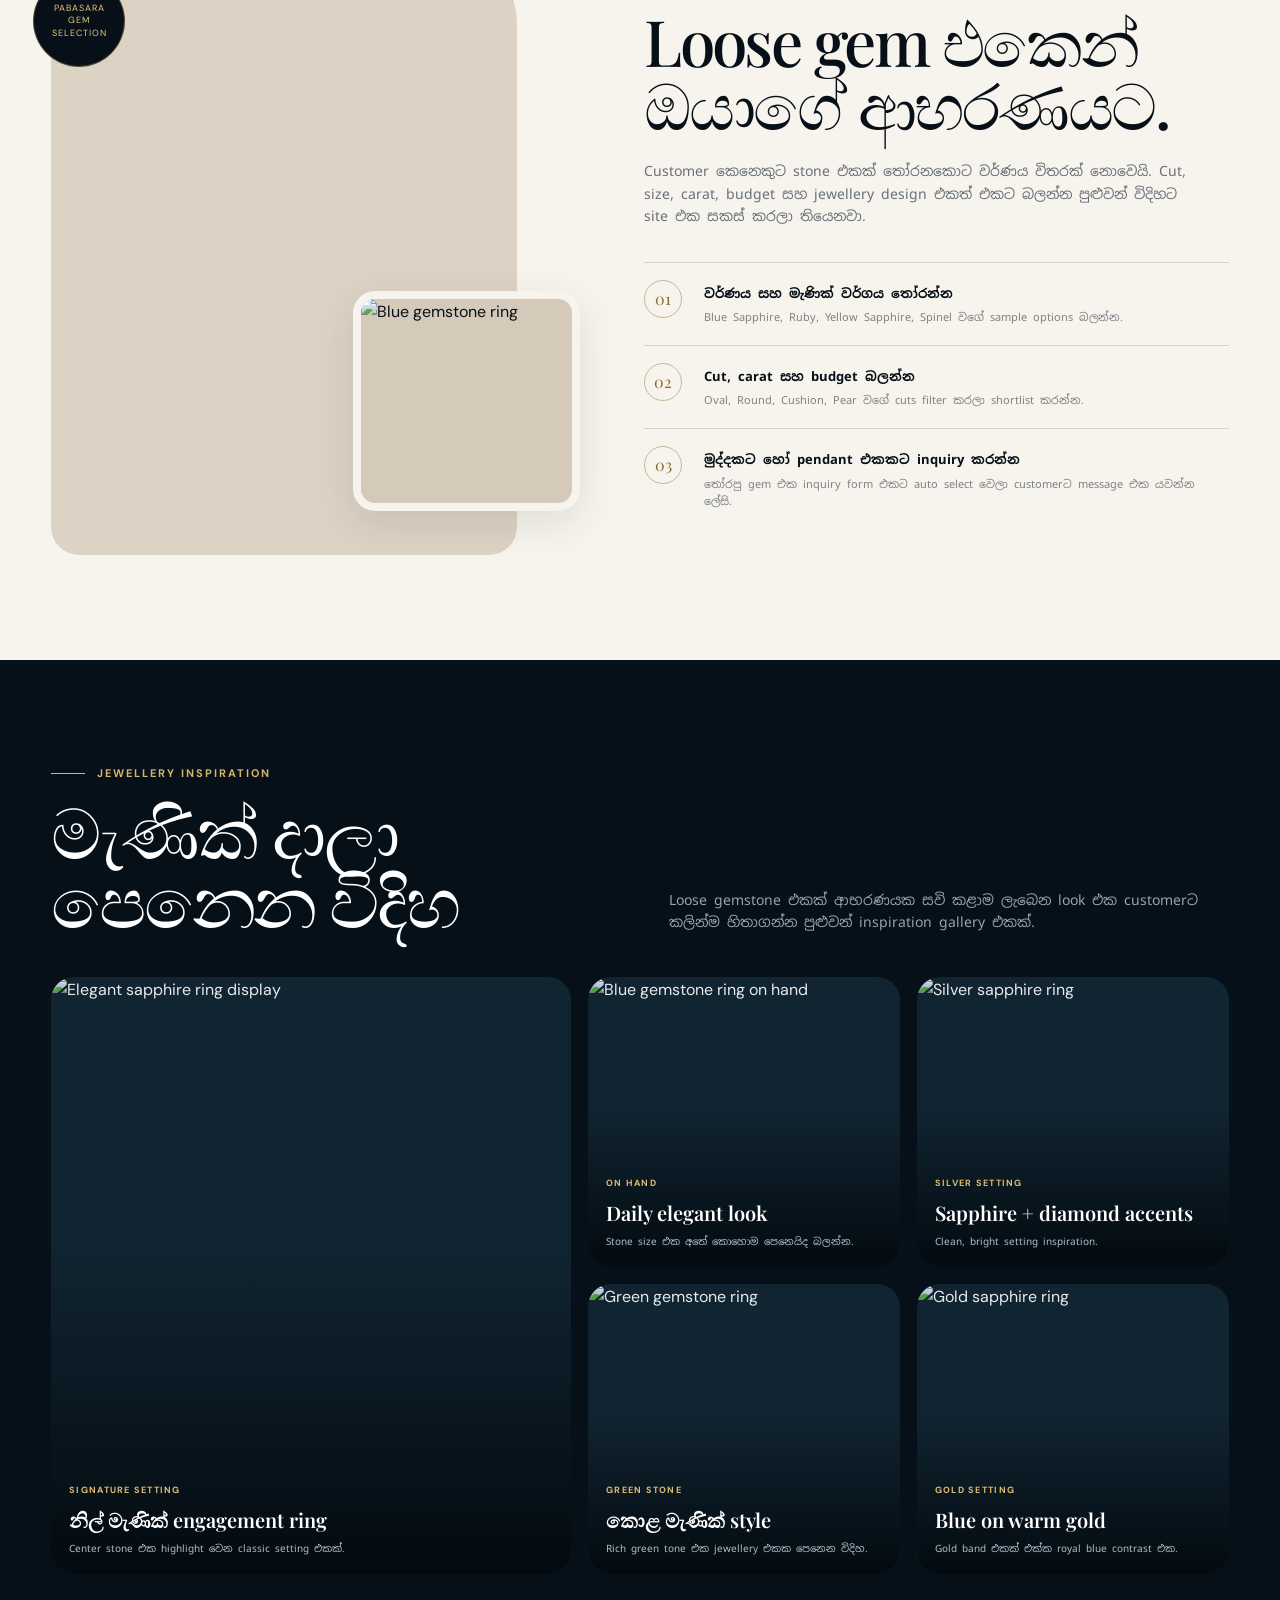
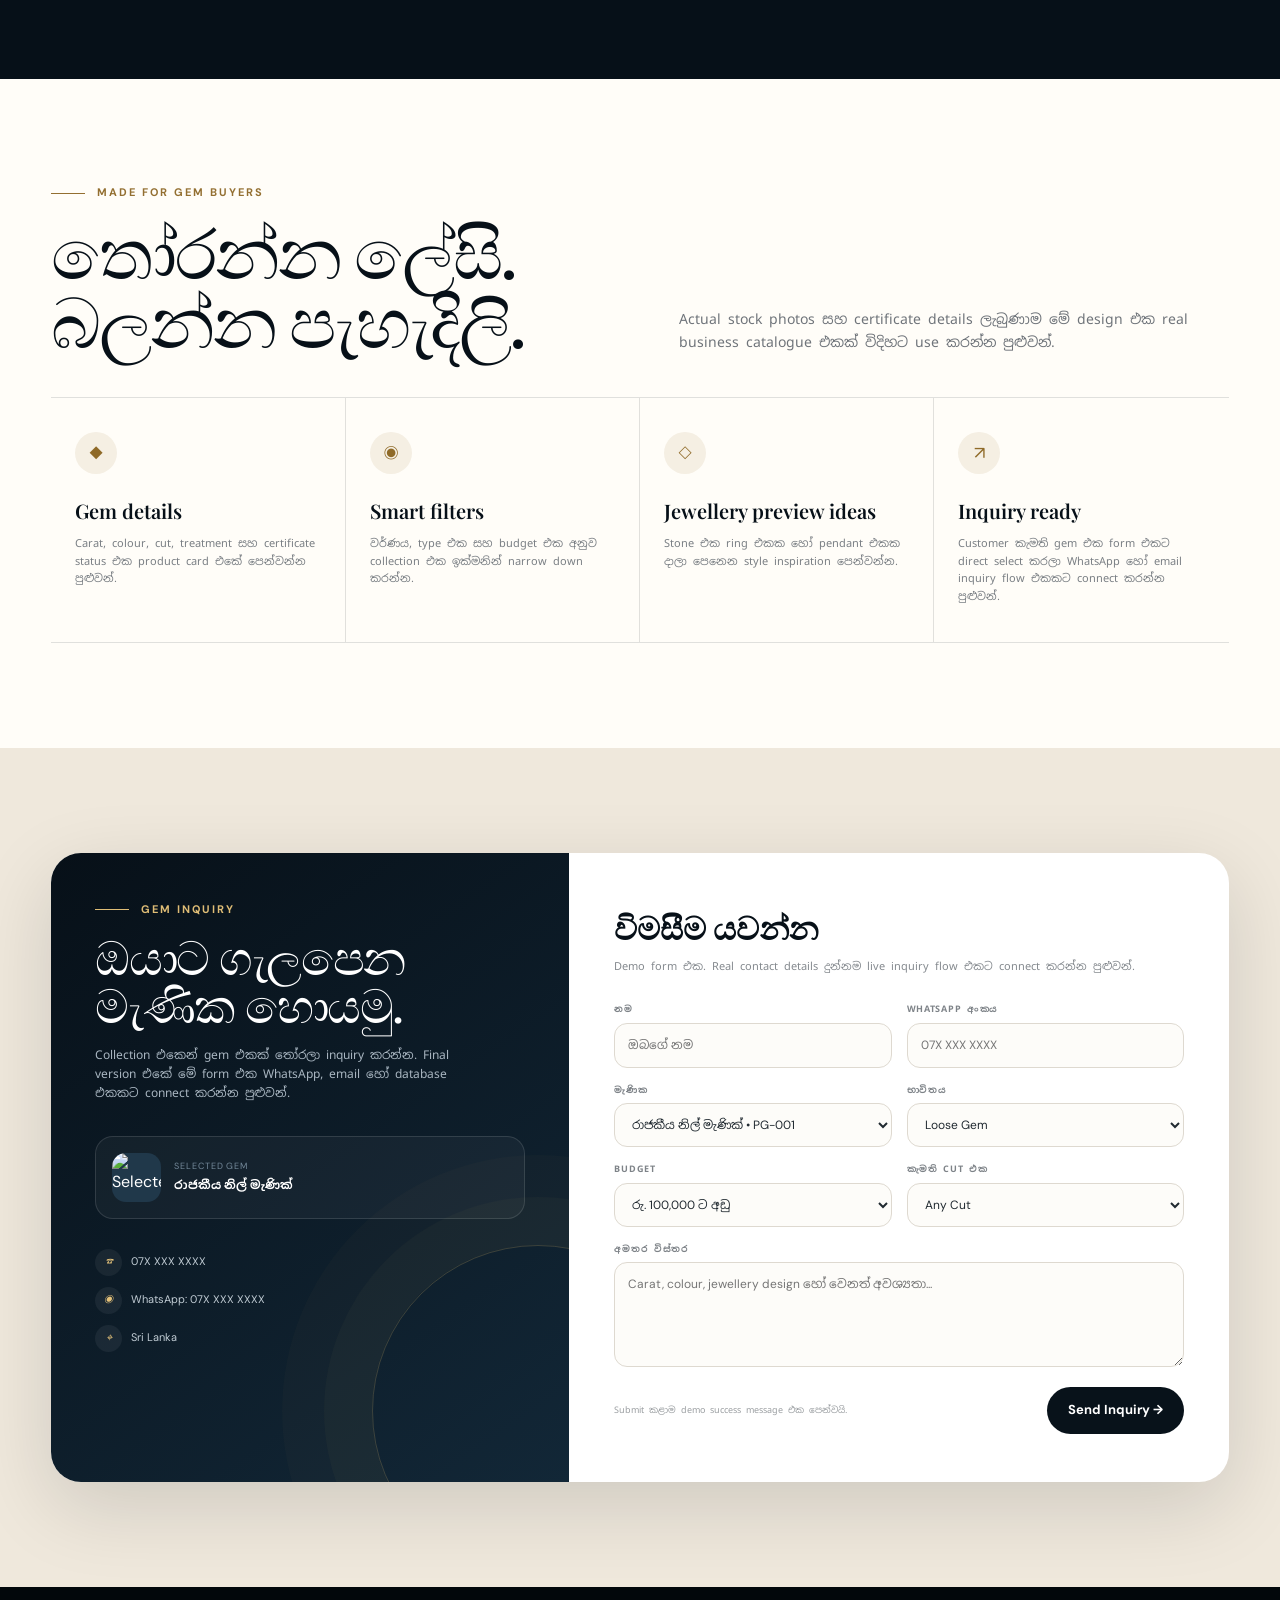
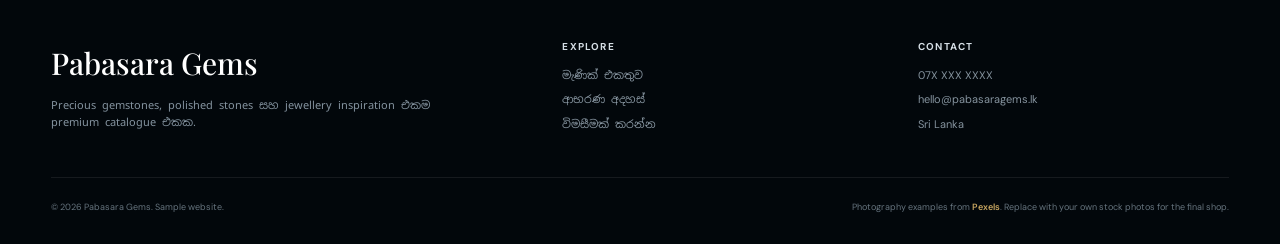
==== commit 1b3ffce9: "Add files via upload" ====
--- a/index.html
+++ b/index.html
@@ -1,491 +1,557 @@
-<!DOCTYPE html>
+<!doctype html>
 <html lang="si">
 <head>
-  <meta charset="UTF-8" />
-  <meta name="viewport" content="width=device-width, initial-scale=1.0" />
-  <meta name="description" content="Pabasara Gems - polished gemstones and jewellery ideas sample website." />
-  <title>Pabasara Gems | මැණික් එකතුව</title>
+  <meta charset="utf-8">
+  <meta name="viewport" content="width=device-width, initial-scale=1">
+  <meta name="theme-color" content="#071018">
+  <meta name="description" content="Pabasara Gems premium gemstone catalogue and jewellery inspiration.">
+  <title>Pabasara Gems | Precious Ceylon Gems</title>
   <link rel="preconnect" href="https://fonts.googleapis.com">
   <link rel="preconnect" href="https://fonts.gstatic.com" crossorigin>
-  <link href="https://fonts.googleapis.com/css2?family=Noto+Sans+Sinhala:wght@400;500;600;700&family=Playfair+Display:wght@500;600;700&display=swap" rel="stylesheet">
+  <link href="https://fonts.googleapis.com/css2?family=DM+Sans:wght@400;500;600;700&family=Noto+Sans+Sinhala:wght@400;500;600;700&family=Playfair+Display:ital,wght@0,500;0,600;1,500&display=swap" rel="stylesheet">
   <style>
     :root{
-      --ink:#07111f;
-      --ink-2:#0d1b2d;
-      --cream:#f7f2ea;
-      --paper:#fffdf8;
-      --gold:#d5ad63;
-      --gold-2:#b98b3c;
-      --muted:#6e7480;
-      --line:rgba(7,17,31,.12);
-      --shadow:0 18px 50px rgba(7,17,31,.12);
-      --radius:22px;
+      --ink:#071018;
+      --ink2:#0d1923;
+      --ink3:#132534;
+      --paper:#f7f4ed;
+      --paper2:#fffdf8;
+      --gold:#d8b46a;
+      --gold2:#f3d89c;
+      --muted:#6f747a;
+      --line:rgba(7,16,24,.12);
+      --white:#fff;
+      --shadow:0 24px 80px rgba(7,16,24,.14);
+      --shadow2:0 12px 40px rgba(7,16,24,.10);
+      --radius:26px;
     }
     *{box-sizing:border-box}
     html{scroll-behavior:smooth}
-    body{margin:0;background:var(--paper);color:var(--ink);font-family:"Noto Sans Sinhala",Arial,sans-serif;line-height:1.65}
+    body{margin:0;background:var(--paper2);color:var(--ink);font-family:"DM Sans","Noto Sans Sinhala",Arial,sans-serif;line-height:1.6;overflow-x:hidden}
+    body.menu-open{overflow:hidden}
     a{color:inherit;text-decoration:none}
-    img{max-width:100%;display:block}
-    button,select,input{font:inherit}
-    .container{width:min(1180px,92%);margin:auto}
-
-    .topbar{background:var(--ink);color:#dfe6ef;text-align:center;padding:9px 16px;font-size:13px;letter-spacing:.02em}
-    .nav-wrap{position:sticky;top:0;z-index:30;background:rgba(255,253,248,.92);backdrop-filter:blur(15px);border-bottom:1px solid var(--line)}
-    nav{height:78px;display:flex;align-items:center;justify-content:space-between;gap:24px}
-    .brand{display:flex;align-items:center;gap:12px}
-    .brand-mark{width:42px;height:42px;border-radius:50%;display:grid;place-items:center;background:radial-gradient(circle at 35% 30%,#ffe2a0, var(--gold) 45%,#7e5420 100%);box-shadow:0 5px 18px rgba(185,139,60,.35);color:var(--ink);font-size:22px}
-    .brand strong{font-family:"Playfair Display",serif;font-size:25px;letter-spacing:.02em}
-    .brand small{display:block;font-size:10px;color:var(--muted);margin-top:-3px}
-    .nav-links{display:flex;gap:25px;align-items:center;font-size:14px;font-weight:600}
-    .nav-links a:hover{color:var(--gold-2)}
-    .nav-cta{background:var(--ink);color:white;padding:11px 18px;border-radius:999px}
-    .menu-btn{display:none;border:0;background:none;font-size:26px}
-
-    .hero{background:
-      radial-gradient(circle at 16% 15%,rgba(213,173,99,.22),transparent 25%),
-      linear-gradient(135deg,#07111f 0%,#0a1930 62%,#132944 100%);color:white;overflow:hidden}
-    .hero-grid{min-height:650px;display:grid;grid-template-columns:1.05fr .95fr;align-items:center;gap:60px;padding:70px 0}
-    .eyebrow{display:inline-flex;align-items:center;gap:9px;color:#f2d79d;font-size:12px;font-weight:700;letter-spacing:.16em;text-transform:uppercase}
-    .eyebrow:before{content:"";width:36px;height:1px;background:var(--gold)}
-    h1{font-family:"Playfair Display",serif;font-size:clamp(52px,7vw,90px);line-height:.95;margin:18px 0 18px;font-weight:600;letter-spacing:-.03em}
-    .hero h1 span{color:#f0ca7e}
-    .hero-copy{max-width:610px;color:#cbd5e2;font-size:16px}
-    .hero-actions{display:flex;flex-wrap:wrap;gap:13px;margin-top:32px}
-    .btn{display:inline-flex;align-items:center;justify-content:center;gap:8px;border:0;border-radius:999px;padding:13px 20px;font-weight:700;cursor:pointer;transition:.2s}
-    .btn-gold{background:var(--gold);color:var(--ink)}
-    .btn-gold:hover{transform:translateY(-2px);background:#e3bf79}
-    .btn-line{border:1px solid rgba(255,255,255,.28);color:white;background:transparent}
-    .hero-stats{display:flex;gap:28px;margin-top:38px;flex-wrap:wrap}
-    .hero-stats strong{font-family:"Playfair Display",serif;font-size:24px;color:white}
-    .hero-stats span{display:block;color:#8ea0b7;font-size:11px;text-transform:uppercase;letter-spacing:.1em}
-
-    .hero-media{position:relative;min-height:510px}
-    .hero-photo{position:absolute;inset:5% 0 0 9%;border-radius:34px;overflow:hidden;box-shadow:0 35px 100px rgba(0,0,0,.35);border:1px solid rgba(255,255,255,.13);background:#16273a}
-    .hero-photo img{width:100%;height:100%;object-fit:cover;min-height:500px}
-    .floating-card{position:absolute;left:-3%;bottom:5%;width:240px;background:rgba(255,253,248,.96);color:var(--ink);padding:18px;border-radius:18px;box-shadow:var(--shadow)}
-    .floating-card small{color:var(--gold-2);font-weight:700;letter-spacing:.08em;text-transform:uppercase}
-    .floating-card strong{display:block;margin-top:3px;font-size:18px}
-    .floating-card p{font-size:12px;color:var(--muted);margin:6px 0 0}
-    .gem-orb{position:absolute;right:-20px;top:3%;width:120px;height:120px;border-radius:50%;background:radial-gradient(circle at 35% 30%,#83b0ff 0 9%,#194bb4 36%,#061537 73%,#010819 100%);box-shadow:inset -18px -22px 25px rgba(0,0,0,.35),0 20px 45px rgba(28,91,218,.3);opacity:.9}
-
-    section{padding:95px 0}
-    .section-head{display:flex;justify-content:space-between;align-items:end;gap:30px;margin-bottom:34px}
-    .section-head h2{font-family:"Playfair Display",serif;font-size:clamp(38px,5vw,58px);line-height:1;margin:10px 0 0}
-    .section-head p{max-width:540px;color:var(--muted);margin:0;font-size:14px}
-
-    .filters{background:var(--cream);border:1px solid #e8dfd1;border-radius:22px;padding:18px;display:grid;grid-template-columns:1.3fr 1fr 1fr 1fr;gap:14px;margin-bottom:28px}
-    .filter-box{background:white;border:1px solid var(--line);border-radius:14px;padding:12px 14px}
-    .filter-box label{display:block;font-size:10px;color:var(--muted);text-transform:uppercase;letter-spacing:.1em;margin-bottom:5px}
-    .filter-box select,.filter-box input{width:100%;border:0;outline:0;background:white;color:var(--ink)}
-    .color-filter{display:flex;align-items:center;gap:10px;flex-wrap:wrap}
-    .color-dot{width:27px;height:27px;border-radius:50%;border:2px solid white;box-shadow:0 0 0 1px rgba(7,17,31,.14);cursor:pointer;transition:.2s;position:relative}
-    .color-dot.active:after{content:"✓";position:absolute;inset:0;display:grid;place-items:center;color:white;font-size:12px;font-weight:700;text-shadow:0 1px 4px rgba(0,0,0,.6)}
-    .color-dot:hover{transform:scale(1.1)}
-    .color-dot[data-color="all"]{background:conic-gradient(#3157be,#a51f3a,#e9bd45,#2b8b63,#a056ad,#3157be)}
-    .color-dot[data-color="blue"]{background:#164ea8}
-    .color-dot[data-color="red"]{background:#9d1535}
-    .color-dot[data-color="yellow"]{background:#dfad28}
-    .color-dot[data-color="green"]{background:#2c825f}
-    .color-dot[data-color="pink"]{background:#d86498}
-    .color-dot[data-color="purple"]{background:#774d9c}
-
+    img{display:block;width:100%}
+    button,input,select,textarea{font:inherit}
+    button{cursor:pointer}
+    .si{font-family:"Noto Sans Sinhala",sans-serif}
+    .serif{font-family:"Playfair Display",serif}
+    .container{width:min(1180px,92vw);margin:0 auto}
+    .section{padding:105px 0}
+    .kicker{display:flex;align-items:center;gap:12px;font-size:11px;font-weight:700;letter-spacing:.18em;text-transform:uppercase;color:#936f31}
+    .kicker:before{content:"";width:34px;height:1px;background:currentColor}
+    .section-title{font-family:"Playfair Display",serif;font-size:clamp(40px,5.8vw,70px);line-height:.98;letter-spacing:-.035em;margin:14px 0 0;font-weight:500}
+    .section-copy{max-width:560px;color:var(--muted);font-size:14px;margin:0}
+    .section-head{display:flex;align-items:flex-end;justify-content:space-between;gap:40px;margin-bottom:44px}
+
+    /* announcement + navigation */
+    .announcement{background:#03080d;color:#d8dfe6;text-align:center;padding:9px 14px;font-size:11px;letter-spacing:.06em}
+    .announcement b{color:var(--gold2);font-weight:600}
+    .nav-shell{position:sticky;top:0;z-index:80;background:rgba(255,253,248,.86);backdrop-filter:blur(18px);border-bottom:1px solid rgba(7,16,24,.08)}
+    .nav{height:82px;display:flex;align-items:center;justify-content:space-between;gap:28px}
+    .brand{display:flex;align-items:center;gap:12px;min-width:max-content}
+    .brand-gem{width:43px;height:43px;display:grid;place-items:center;position:relative;transform:rotate(45deg);border-radius:9px;background:linear-gradient(135deg,#f1d48f,#9a6a25);box-shadow:inset 0 0 0 1px rgba(255,255,255,.45),0 8px 22px rgba(154,106,37,.25)}
+    .brand-gem:after{content:"PG";transform:rotate(-45deg);font-size:9px;font-weight:800;color:#08111a;letter-spacing:.04em}
+    .brand-text strong{display:block;font-family:"Playfair Display",serif;font-size:25px;line-height:1}
+    .brand-text small{display:block;margin-top:5px;font-size:9px;letter-spacing:.18em;color:#8d7960}
+    .nav-links{display:flex;align-items:center;gap:27px;font-size:13px;font-weight:600}
+    .nav-links a{position:relative;padding:8px 0}
+    .nav-links a:not(.nav-cta):after{content:"";position:absolute;left:0;bottom:1px;width:0;height:1px;background:#8c6a2e;transition:.25s}
+    .nav-links a:hover:after{width:100%}
+    .nav-cta{padding:11px 18px!important;border-radius:999px;background:var(--ink);color:white;box-shadow:0 8px 22px rgba(7,16,24,.14)}
+    .menu-btn{display:none;width:42px;height:42px;border:1px solid var(--line);border-radius:50%;background:white;color:var(--ink);font-size:20px}
+
+    /* hero */
+    .hero{position:relative;overflow:hidden;background:linear-gradient(120deg,#050b11 0%,#0a1722 54%,#0d2331 100%);color:white;min-height:720px}
+    .hero:before{content:"";position:absolute;inset:0;background:
+      radial-gradient(circle at 17% 22%,rgba(216,180,106,.17),transparent 25%),
+      radial-gradient(circle at 82% 16%,rgba(53,122,179,.18),transparent 28%);pointer-events:none}
+    .hero:after{content:"";position:absolute;left:0;right:0;bottom:0;height:1px;background:linear-gradient(90deg,transparent,rgba(216,180,106,.65),transparent)}
+    .hero-grid{position:relative;z-index:2;display:grid;grid-template-columns:1.03fr .97fr;gap:68px;align-items:center;min-height:720px;padding:64px 0 74px}
+    .hero .kicker{color:#e6c47d}
+    .hero h1{font-family:"Playfair Display",serif;font-weight:500;font-size:clamp(58px,7.4vw,96px);line-height:.91;letter-spacing:-.055em;margin:18px 0 24px;max-width:720px}
+    .hero h1 i{font-weight:500;color:#f0cf8b}
+    .hero-copy{max-width:590px;color:#b8c4cf;font-size:15px}
+    .hero-actions{display:flex;gap:12px;flex-wrap:wrap;margin-top:32px}
+    .btn{border:0;border-radius:999px;padding:13px 20px;font-size:13px;font-weight:700;display:inline-flex;align-items:center;justify-content:center;gap:9px;transition:.25s}
+    .btn-primary{background:var(--gold);color:#071018;box-shadow:0 12px 30px rgba(216,180,106,.17)}
+    .btn-primary:hover{transform:translateY(-2px);background:#e4c27d}
+    .btn-ghost{border:1px solid rgba(255,255,255,.23);color:#fff;background:rgba(255,255,255,.03)}
+    .btn-ghost:hover{background:rgba(255,255,255,.08)}
+    .hero-proof{display:flex;align-items:center;gap:28px;margin-top:40px;padding-top:25px;border-top:1px solid rgba(255,255,255,.11);max-width:600px}
+    .proof-item strong{font-family:"Playfair Display",serif;font-size:23px;font-weight:500}
+    .proof-item span{display:block;color:#8192a1;font-size:9px;letter-spacing:.13em;text-transform:uppercase;margin-top:3px}
+    .proof-divider{height:35px;width:1px;background:rgba(255,255,255,.12)}
+
+    .hero-visual{height:560px;position:relative}
+    .hero-frame{position:absolute;right:0;top:18px;width:88%;height:510px;border-radius:35px 35px 120px 35px;overflow:hidden;background:#142a3a;box-shadow:0 38px 120px rgba(0,0,0,.42);border:1px solid rgba(255,255,255,.14)}
+    .hero-frame img{height:100%;object-fit:cover;filter:saturate(.92) contrast(1.04)}
+    .hero-frame:after{content:"";position:absolute;inset:0;background:linear-gradient(180deg,transparent 55%,rgba(3,9,15,.35))}
+    .hero-badge{position:absolute;left:-6px;bottom:9px;width:250px;background:rgba(255,253,248,.96);color:var(--ink);border-radius:22px;padding:19px 20px;box-shadow:var(--shadow);backdrop-filter:blur(16px)}
+    .hero-badge small{font-size:9px;letter-spacing:.16em;text-transform:uppercase;color:#a07631;font-weight:700}
+    .hero-badge b{display:block;font-family:"Playfair Display",serif;font-size:20px;margin:3px 0 6px;font-weight:600}
+    .hero-badge span{display:block;color:#71787f;font-size:11px}
+    .hero-gem{position:absolute;right:-22px;top:0;width:126px;height:126px;transform:rotate(18deg);clip-path:polygon(50% 0,84% 12%,100% 45%,84% 84%,50% 100%,16% 84%,0 45%,16% 12%);background:
+      linear-gradient(135deg,rgba(255,255,255,.68),transparent 20%),
+      linear-gradient(45deg,#0a2c66,#1d66be 42%,#07172f 70%,#3d92d7);box-shadow:0 18px 50px rgba(25,96,175,.4)}
+    .scroll-cue{position:absolute;bottom:16px;left:50%;transform:translateX(-50%);color:#7f8b95;font-size:9px;letter-spacing:.22em;text-transform:uppercase;display:flex;align-items:center;gap:9px}
+    .scroll-cue:after{content:"";width:42px;height:1px;background:#65727d}
+
+    /* quick finder */
+    .finder-wrap{position:relative;z-index:4;margin-top:-36px}
+    .finder{background:#fff;border-radius:24px;box-shadow:0 20px 70px rgba(7,16,24,.13);border:1px solid rgba(7,16,24,.08);padding:20px 22px;display:grid;grid-template-columns:1.35fr .9fr .9fr .9fr auto;align-items:end;gap:13px}
+    .finder-title{padding:0 8px 4px 0}
+    .finder-title small{display:block;font-size:9px;letter-spacing:.14em;text-transform:uppercase;color:#9a793e;font-weight:700}
+    .finder-title b{font-family:"Playfair Display",serif;font-size:21px;font-weight:600;line-height:1.15}
+    .finder-field label{display:block;font-size:9px;letter-spacing:.1em;text-transform:uppercase;color:#8a8f94;font-weight:700;margin:0 0 7px 4px}
+    .finder-field select{width:100%;appearance:none;border:1px solid #e4dfd6;background:#fcfbf8 url("data:image/svg+xml,%3Csvg xmlns='http://www.w3.org/2000/svg' width='12' height='12' viewBox='0 0 24 24'%3E%3Cpath fill='%23666' d='m7 10l5 5l5-5z'/%3E%3C/svg%3E") no-repeat right 12px center;border-radius:13px;padding:11px 34px 11px 12px;font-size:12px;color:#27313a;outline:none}
+    .finder .btn{height:43px;padding:0 18px}
+
+    /* collection */
+    #collection{background:#fffdf9}
+    .filter-row{display:flex;align-items:center;justify-content:space-between;gap:20px;margin-bottom:25px}
+    .color-tabs{display:flex;align-items:center;gap:9px;flex-wrap:wrap}
+    .color-tab{border:1px solid #e1ddd4;background:white;color:#5e646a;border-radius:999px;padding:8px 12px;font-size:11px;font-weight:700;display:flex;align-items:center;gap:7px;transition:.2s}
+    .color-tab span{width:10px;height:10px;border-radius:50%;box-shadow:0 0 0 1px rgba(0,0,0,.1)}
+    .color-tab.active,.color-tab:hover{background:#08121a;color:#fff;border-color:#08121a}
+    .result-count{font-size:11px;color:#7b8085}
     .product-grid{display:grid;grid-template-columns:repeat(3,1fr);gap:22px}
-    .product-card{background:white;border:1px solid var(--line);border-radius:22px;overflow:hidden;transition:.25s;box-shadow:0 7px 24px rgba(7,17,31,.04)}
-    .product-card:hover{transform:translateY(-5px);box-shadow:var(--shadow)}
-    .product-img{height:270px;overflow:hidden;background:#e8e1d6;position:relative}
-    .product-img img{width:100%;height:100%;object-fit:cover;transition:.4s}
-    .product-card:hover .product-img img{transform:scale(1.045)}
-    .tag{position:absolute;left:14px;top:14px;background:rgba(7,17,31,.82);color:white;border:1px solid rgba(255,255,255,.2);border-radius:999px;padding:6px 10px;font-size:10px;backdrop-filter:blur(6px)}
-    .product-body{padding:18px}
-    .product-kicker{font-size:10px;color:var(--gold-2);font-weight:700;letter-spacing:.08em;text-transform:uppercase}
-    .product-title{font-size:19px;font-weight:700;margin:4px 0 8px}
-    .meta{display:flex;gap:8px;flex-wrap:wrap;margin-bottom:14px}
-    .meta span{font-size:10px;padding:5px 8px;border-radius:999px;background:var(--cream);color:#626874}
-    .price-row{display:flex;align-items:center;justify-content:space-between;gap:15px}
-    .price{font-family:"Playfair Display",serif;font-size:21px}
-    .mini-btn{border:1px solid var(--ink);background:white;border-radius:999px;padding:8px 12px;font-size:11px;font-weight:700;cursor:pointer}
-    .mini-btn:hover{background:var(--ink);color:white}
-    .empty{display:none;text-align:center;padding:50px 15px;color:var(--muted);border:1px dashed #cfc7bb;border-radius:20px;grid-column:1/-1}
-
-    .jewellery{background:var(--ink);color:white}
-    .jewellery .section-head p{color:#9babc0}
-    .ideas-grid{display:grid;grid-template-columns:1.2fr .8fr .8fr;grid-template-rows:270px 270px;gap:18px}
-    .idea{position:relative;overflow:hidden;border-radius:22px;background:#15263a}
-    .idea:first-child{grid-row:1/3}
-    .idea img{width:100%;height:100%;object-fit:cover;opacity:.83;transition:.4s}
-    .idea:hover img{transform:scale(1.04);opacity:.72}
-    .idea:after{content:"";position:absolute;inset:0;background:linear-gradient(180deg,transparent 35%,rgba(3,8,15,.88) 100%)}
-    .idea-text{position:absolute;left:18px;right:18px;bottom:17px;z-index:2}
-    .idea-text small{color:#e5c17a;text-transform:uppercase;letter-spacing:.1em;font-size:10px}
-    .idea-text strong{display:block;font-size:20px;margin-top:3px}
-    .idea-text p{font-size:11px;color:#c5cfda;margin:4px 0 0}
-
-    .trust-grid{display:grid;grid-template-columns:repeat(4,1fr);gap:18px}
-    .trust-card{border-top:1px solid var(--line);padding:22px 10px 0}
-    .trust-card b{display:block;font-family:"Playfair Display",serif;font-size:22px;margin-bottom:8px}
-    .trust-card p{font-size:12px;color:var(--muted);margin:0}
-    .trust-icon{font-size:25px;margin-bottom:12px}
-
-    .contact{background:var(--cream)}
-    .contact-box{display:grid;grid-template-columns:.9fr 1.1fr;border-radius:28px;overflow:hidden;background:white;box-shadow:var(--shadow)}
-    .contact-info{background:linear-gradient(145deg,#07111f,#122843);color:white;padding:42px}
-    .contact-info h3{font-family:"Playfair Display",serif;font-size:40px;line-height:1.1;margin:8px 0 15px}
-    .contact-info p{color:#b7c4d4;font-size:13px}
-    .contact-list{margin-top:28px;display:grid;gap:12px;font-size:13px}
-    .contact-form{padding:42px}
-    .form-grid{display:grid;grid-template-columns:1fr 1fr;gap:14px}
+    .product-card{position:relative;background:#fff;border:1px solid rgba(7,16,24,.09);border-radius:23px;overflow:hidden;box-shadow:0 8px 26px rgba(7,16,24,.04);transition:.3s}
+    .product-card:hover{transform:translateY(-6px);box-shadow:var(--shadow2)}
+    .product-media{height:305px;background:#eae5dc;overflow:hidden;position:relative}
+    .product-media img{height:100%;object-fit:cover;transition:transform .55s ease}
+    .product-card:hover .product-media img{transform:scale(1.055)}
+    .media-shade{position:absolute;inset:0;background:linear-gradient(180deg,transparent 58%,rgba(5,11,16,.35))}
+    .pill{position:absolute;top:14px;left:14px;border-radius:999px;padding:6px 9px;background:rgba(6,13,20,.80);backdrop-filter:blur(8px);color:#fff;font-size:9px;letter-spacing:.08em;text-transform:uppercase;border:1px solid rgba(255,255,255,.13)}
+    .heart{position:absolute;right:13px;top:13px;width:34px;height:34px;border-radius:50%;border:1px solid rgba(255,255,255,.26);background:rgba(7,16,24,.30);color:#fff;display:grid;place-items:center;font-size:15px;backdrop-filter:blur(7px);transition:.2s}
+    .heart.active{background:#fff;color:#9d2941}
+    .product-body{padding:18px 18px 19px}
+    .product-type{font-size:9px;letter-spacing:.14em;text-transform:uppercase;font-weight:700;color:#9d7a3a}
+    .product-title{font-family:"Playfair Display",serif;font-size:22px;font-weight:600;margin:4px 0 10px;line-height:1.15}
+    .product-specs{display:flex;gap:7px;flex-wrap:wrap;margin-bottom:16px}
+    .product-specs span{background:#f5f2ec;color:#676d72;padding:5px 8px;border-radius:999px;font-size:9px}
+    .product-foot{display:flex;align-items:center;justify-content:space-between;gap:12px}
+    .price{font-family:"Playfair Display",serif;font-size:21px;font-weight:600}
+    .price small{font-family:"DM Sans",sans-serif;color:#9b9fa3;font-size:9px;font-weight:500;display:block;line-height:1.1}
+    .quick{border:1px solid #cfc8bb;background:white;border-radius:999px;padding:8px 12px;font-size:10px;font-weight:700;color:#28323a}
+    .quick:hover{background:#071018;color:#fff;border-color:#071018}
+    .empty{display:none;grid-column:1/-1;border:1px dashed #d5cec2;border-radius:22px;padding:48px 20px;text-align:center;color:#7a7f84}
+    .collection-note{margin-top:26px;text-align:center;font-size:10px;color:#92969a}
+
+    /* story band */
+    .story{background:var(--paper);overflow:hidden}
+    .story-grid{display:grid;grid-template-columns:.95fr 1.05fr;gap:64px;align-items:center}
+    .story-media{height:620px;position:relative}
+    .story-main{position:absolute;inset:0 12% 0 0;border-radius:28px 90px 28px 28px;overflow:hidden;background:#ddd3c4}
+    .story-main img{height:100%;object-fit:cover}
+    .story-small{position:absolute;right:0;bottom:44px;width:43%;height:220px;border-radius:22px;overflow:hidden;border:8px solid var(--paper);box-shadow:var(--shadow2);background:#d5cab9}
+    .story-small img{height:100%;object-fit:cover}
+    .story-mark{position:absolute;left:-18px;top:40px;width:92px;height:92px;border-radius:50%;background:#071018;color:#e9c77f;display:grid;place-items:center;text-align:center;font-size:9px;letter-spacing:.11em;text-transform:uppercase;line-height:1.4;border:1px solid rgba(216,180,106,.35)}
+    .story-copy h2{font-family:"Playfair Display",serif;font-weight:500;font-size:clamp(44px,5vw,68px);line-height:.98;letter-spacing:-.04em;margin:14px 0 25px}
+    .story-copy>p{color:#687078;font-size:14px;max-width:560px}
+    .steps{margin-top:34px;display:grid;gap:18px}
+    .step{display:grid;grid-template-columns:46px 1fr;gap:14px;align-items:start;border-top:1px solid #d9d1c5;padding-top:17px}
+    .step-num{width:38px;height:38px;border-radius:50%;border:1px solid #c9b894;display:grid;place-items:center;color:#8b6a2e;font-family:"Playfair Display",serif;font-size:16px}
+    .step b{font-size:13px}
+    .step p{font-size:11px;color:#7d8287;margin:4px 0 0}
+
+    /* inspiration */
+    .inspiration{background:#061018;color:#fff}
+    .inspiration .kicker{color:#d8b46a}
+    .inspiration .section-copy{color:#96a4b0}
+    .gallery{display:grid;grid-template-columns:1.25fr .75fr .75fr;grid-template-rows:290px 290px;gap:17px}
+    .gallery-card{position:relative;overflow:hidden;border-radius:23px;background:#102431}
+    .gallery-card:first-child{grid-row:1/3}
+    .gallery-card img{height:100%;object-fit:cover;opacity:.9;transition:.5s}
+    .gallery-card:hover img{transform:scale(1.045);opacity:.78}
+    .gallery-card:after{content:"";position:absolute;inset:0;background:linear-gradient(180deg,transparent 45%,rgba(2,8,13,.92))}
+    .gallery-copy{position:absolute;z-index:2;left:18px;right:18px;bottom:17px}
+    .gallery-copy small{font-size:9px;letter-spacing:.14em;text-transform:uppercase;color:#e0bc72;font-weight:700}
+    .gallery-copy b{display:block;font-family:"Playfair Display",serif;font-size:20px;margin-top:4px;font-weight:600}
+    .gallery-copy p{font-size:10px;color:#b2bec8;margin:5px 0 0}
+
+    /* trust */
+    .trust{background:#fffdf8}
+    .trust-grid{display:grid;grid-template-columns:repeat(4,1fr);border-top:1px solid var(--line);border-bottom:1px solid var(--line)}
+    .trust-card{padding:34px 24px 36px;border-right:1px solid var(--line)}
+    .trust-card:last-child{border-right:0}
+    .trust-icon{width:42px;height:42px;border-radius:50%;display:grid;place-items:center;background:#f5efe3;color:#8f6a28;margin-bottom:21px;font-size:18px}
+    .trust-card b{display:block;font-family:"Playfair Display",serif;font-size:20px;margin-bottom:8px;font-weight:600}
+    .trust-card p{font-size:11px;color:#7a7f84;margin:0}
+
+    /* inquiry */
+    .inquiry{background:#efe8dc}
+    .order-box{display:grid;grid-template-columns:.88fr 1.12fr;background:white;border-radius:30px;overflow:hidden;box-shadow:var(--shadow)}
+    .order-side{position:relative;overflow:hidden;background:linear-gradient(145deg,#071018,#122737);color:white;padding:48px 44px;min-height:600px}
+    .order-side:after{content:"";position:absolute;width:330px;height:330px;border-radius:50%;right:-135px;bottom:-95px;border:1px solid rgba(216,180,106,.22);box-shadow:0 0 0 48px rgba(216,180,106,.03),0 0 0 90px rgba(216,180,106,.02)}
+    .order-side .kicker{color:#dfbd76}
+    .order-side h2{font-family:"Playfair Display",serif;font-size:47px;line-height:1.02;font-weight:500;letter-spacing:-.03em;margin:14px 0 18px}
+    .order-side>p{color:#a9b6c1;font-size:12px;max-width:390px}
+    .selected-box{margin-top:32px;border:1px solid rgba(255,255,255,.12);background:rgba(255,255,255,.04);border-radius:18px;padding:16px;display:flex;align-items:center;gap:13px}
+    .selected-gem{width:49px;height:49px;border-radius:14px;overflow:hidden;background:#20384a;flex:0 0 auto}
+    .selected-gem img{height:100%;object-fit:cover}
+    .selected-box small{display:block;color:#74899a;font-size:9px;letter-spacing:.1em;text-transform:uppercase}
+    .selected-box b{display:block;font-size:12px;margin-top:2px}
+    .contact-mini{margin-top:30px;display:grid;gap:11px;font-size:11px;color:#c1ccd4}
+    .contact-mini span{display:flex;align-items:center;gap:9px}
+    .contact-dot{width:27px;height:27px;border-radius:50%;background:rgba(255,255,255,.06);display:grid;place-items:center;color:#e5c27a}
+    .form-wrap{padding:48px 45px}
+    .form-wrap h3{font-family:"Playfair Display",serif;font-size:32px;margin:0 0 6px}
+    .form-sub{font-size:11px;color:#858a8f;margin:0 0 27px}
+    .form-grid{display:grid;grid-template-columns:1fr 1fr;gap:15px}
     .field{display:grid;gap:6px}
     .field.full{grid-column:1/-1}
-    .field label{font-size:11px;color:var(--muted);font-weight:700}
-    .field input,.field select,.field textarea{width:100%;border:1px solid #dcd7cf;border-radius:12px;padding:12px 13px;background:#fff;outline:none}
+    .field label{font-size:9px;letter-spacing:.08em;text-transform:uppercase;color:#7e8388;font-weight:700}
+    .field input,.field select,.field textarea{width:100%;border:1px solid #ded9d0;background:#fdfcf9;border-radius:13px;padding:12px 13px;color:#212a31;outline:none;font-size:12px;transition:.2s}
+    .field input:focus,.field select:focus,.field textarea:focus{border-color:#b89450;box-shadow:0 0 0 3px rgba(216,180,106,.14);background:#fff}
     .field textarea{min-height:105px;resize:vertical}
-    .field input:focus,.field select:focus,.field textarea:focus{border-color:var(--gold-2);box-shadow:0 0 0 3px rgba(213,173,99,.14)}
-    .demo-note{font-size:10px;color:var(--muted);margin-top:12px}
-
-    footer{background:#040a12;color:#91a0b2;padding:34px 0;font-size:11px}
-    .footer-row{display:flex;align-items:center;justify-content:space-between;gap:20px;flex-wrap:wrap}
-    .footer-row strong{font-family:"Playfair Display",serif;color:white;font-size:20px}
-    .credits{max-width:680px;text-align:right}
-    .credits a{color:#d8bb82;text-decoration:underline}
-
-    .toast{position:fixed;right:22px;bottom:22px;background:var(--ink);color:white;padding:13px 17px;border-radius:12px;font-size:12px;box-shadow:var(--shadow);transform:translateY(120px);opacity:0;transition:.3s;z-index:50}
-    .toast.show{transform:translateY(0);opacity:1}
-
-    @media(max-width:900px){
-      .nav-links{display:none;position:absolute;left:4%;right:4%;top:78px;background:white;padding:18px;border:1px solid var(--line);border-radius:16px;box-shadow:var(--shadow);flex-direction:column;align-items:stretch}
-      .nav-links.open{display:flex}.menu-btn{display:block}
-      .hero-grid{grid-template-columns:1fr;gap:30px;padding:58px 0}.hero-media{min-height:430px}.hero-photo{inset:0 4%}.hero-photo img{min-height:420px}.floating-card{left:0;bottom:-8px}
-      .filters{grid-template-columns:1fr 1fr}.product-grid{grid-template-columns:1fr 1fr}.ideas-grid{grid-template-columns:1fr 1fr;grid-template-rows:300px 250px 250px}.idea:first-child{grid-column:1/3;grid-row:auto}.trust-grid{grid-template-columns:1fr 1fr}.contact-box{grid-template-columns:1fr}.credits{text-align:left}
-    }
-    @media(max-width:620px){
-      section{padding:72px 0}.section-head{align-items:start;flex-direction:column}.filters{grid-template-columns:1fr}.product-grid{grid-template-columns:1fr}.product-img{height:300px}.ideas-grid{display:grid;grid-template-columns:1fr;grid-template-rows:repeat(4,290px)}.idea:first-child{grid-column:auto}.trust-grid{grid-template-columns:1fr}.form-grid{grid-template-columns:1fr}.field.full{grid-column:auto}.contact-info,.contact-form{padding:28px}.hero-stats{gap:20px}.floating-card{width:215px}.gem-orb{width:85px;height:85px}.brand strong{font-size:21px}
+    .form-actions{grid-column:1/-1;display:flex;align-items:center;justify-content:space-between;gap:15px;margin-top:5px}
+    .form-note{font-size:9px;color:#9a9ea1;max-width:270px}
+    .form-actions .btn{background:#08121a;color:#fff;padding:13px 21px}
+
+    /* footer */
+    footer{background:#02070b;color:#8796a2;padding:52px 0 30px}
+    .footer-top{display:grid;grid-template-columns:1.2fr .8fr .8fr;gap:45px;padding-bottom:36px;border-bottom:1px solid rgba(255,255,255,.08)}
+    .footer-brand strong{font-family:"Playfair Display",serif;color:#fff;font-size:30px;font-weight:500}
+    .footer-brand p{font-size:11px;max-width:420px;color:#84939f;margin:10px 0 0}
+    .footer-col b{display:block;color:#d5dee5;font-size:10px;letter-spacing:.12em;text-transform:uppercase;margin-bottom:12px}
+    .footer-col a,.footer-col span{display:block;font-size:11px;margin:7px 0;color:#85939e}
+    .footer-col a:hover{color:#e2bd73}
+    .footer-bottom{padding-top:22px;display:flex;align-items:center;justify-content:space-between;gap:20px;font-size:9px;color:#66747e}
+    .footer-bottom b{color:#c9a761;font-weight:600}
+
+    /* modal + toast + floating */
+    .modal{position:fixed;inset:0;z-index:120;background:rgba(1,5,9,.72);backdrop-filter:blur(8px);display:none;align-items:center;justify-content:center;padding:24px}
+    .modal.open{display:flex}
+    .modal-card{width:min(850px,96vw);background:#fff;border-radius:26px;overflow:hidden;display:grid;grid-template-columns:1fr 1fr;box-shadow:0 35px 120px rgba(0,0,0,.42);position:relative}
+    .modal-media{min-height:470px;background:#dcd5ca}
+    .modal-media img{height:100%;object-fit:cover}
+    .modal-copy{padding:42px 36px;align-self:center}
+    .modal-copy small{font-size:9px;letter-spacing:.13em;text-transform:uppercase;color:#997437;font-weight:700}
+    .modal-copy h3{font-family:"Playfair Display",serif;font-size:35px;line-height:1.05;margin:8px 0 14px}
+    .modal-copy p{font-size:11px;color:#73797e}
+    .modal-specs{display:flex;gap:8px;flex-wrap:wrap;margin:19px 0}
+    .modal-specs span{background:#f4f0e8;border-radius:999px;padding:6px 9px;font-size:9px;color:#686e73}
+    .modal-price{font-family:"Playfair Display",serif;font-size:25px;margin:18px 0}
+    .close-modal{position:absolute;top:14px;right:14px;width:36px;height:36px;border:0;border-radius:50%;background:#071018;color:#fff;font-size:18px;z-index:2}
+    .modal-actions{display:flex;gap:10px;flex-wrap:wrap}
+    .modal-actions .btn-secondary{background:#f2eee7;color:#242d34}
+    .toast{position:fixed;right:22px;bottom:22px;z-index:150;background:#071018;color:#fff;border:1px solid rgba(255,255,255,.09);border-radius:14px;padding:12px 15px;font-size:10px;box-shadow:var(--shadow);opacity:0;transform:translateY(70px);transition:.3s}
+    .toast.show{opacity:1;transform:translateY(0)}
+    .whatsapp{position:fixed;right:22px;bottom:78px;z-index:70;width:48px;height:48px;border-radius:50%;background:#fff;color:#071018;display:grid;place-items:center;box-shadow:0 12px 34px rgba(7,16,24,.18);border:1px solid rgba(7,16,24,.08);font-weight:800;font-size:13px}
+    .whatsapp:hover{transform:translateY(-2px)}
+
+    @media(max-width:980px){
+      .nav-links{display:none;position:fixed;top:122px;left:4vw;right:4vw;background:#fff;border:1px solid var(--line);box-shadow:var(--shadow);border-radius:22px;padding:20px;flex-direction:column;align-items:stretch;gap:8px}
+      .nav-links.open{display:flex}.nav-links a{padding:10px 8px}.menu-btn{display:block}
+      .hero-grid{grid-template-columns:1fr;min-height:auto;padding:74px 0 86px}.hero-visual{height:500px}.hero-frame{width:92%;right:2%;height:460px}.hero-badge{left:0}
+      .finder{grid-template-columns:1fr 1fr 1fr}.finder-title{grid-column:1/-1}.finder .btn{grid-column:3}
+      .product-grid{grid-template-columns:1fr 1fr}.story-grid{grid-template-columns:1fr}.story-media{height:560px;order:2}.story-copy{order:1}
+      .gallery{grid-template-columns:1fr 1fr;grid-template-rows:360px 270px 270px}.gallery-card:first-child{grid-column:1/-1;grid-row:auto}
+      .trust-grid{grid-template-columns:1fr 1fr}.trust-card:nth-child(2){border-right:0}.trust-card:nth-child(-n+2){border-bottom:1px solid var(--line)}
+      .order-box{grid-template-columns:1fr}.order-side{min-height:auto}.footer-top{grid-template-columns:1fr 1fr}.footer-brand{grid-column:1/-1}
+    }
+    @media(max-width:650px){
+      .section{padding:78px 0}.section-head{flex-direction:column;align-items:flex-start;margin-bottom:30px}.section-title{font-size:44px}
+      .announcement{font-size:9px}.nav{height:72px}.brand-text strong{font-size:22px}.brand-gem{width:38px;height:38px}.nav-links{top:112px}
+      .hero{min-height:auto}.hero-grid{padding:58px 0 72px;gap:35px}.hero h1{font-size:56px}.hero-copy{font-size:13px}.hero-proof{gap:16px}.proof-item strong{font-size:20px}.hero-visual{height:405px}.hero-frame{height:375px;width:95%;border-radius:26px 26px 80px 26px}.hero-badge{width:220px;padding:16px}.hero-gem{width:92px;height:92px;right:-8px}.scroll-cue{display:none}
+      .finder-wrap{margin-top:-24px}.finder{grid-template-columns:1fr;padding:18px}.finder-title,.finder .btn{grid-column:auto}.finder .btn{width:100%}
+      .filter-row{align-items:flex-start;flex-direction:column}.product-grid{grid-template-columns:1fr}.product-media{height:340px}
+      .story-media{height:455px}.story-main{inset:0 8% 0 0}.story-small{width:50%;height:165px}.story-mark{width:78px;height:78px;font-size:8px}
+      .gallery{grid-template-columns:1fr;grid-template-rows:repeat(5,290px)}.gallery-card:first-child{grid-column:auto}
+      .trust-grid{grid-template-columns:1fr}.trust-card{border-right:0;border-bottom:1px solid var(--line)!important}.trust-card:last-child{border-bottom:0!important}
+      .order-side,.form-wrap{padding:34px 26px}.form-grid{grid-template-columns:1fr}.field.full,.form-actions{grid-column:auto}.form-actions{align-items:stretch;flex-direction:column}.form-actions .btn{width:100%}.order-side h2{font-size:39px}
+      .footer-top{grid-template-columns:1fr}.footer-brand{grid-column:auto}.footer-bottom{align-items:flex-start;flex-direction:column}.modal-card{grid-template-columns:1fr;max-height:90vh;overflow:auto}.modal-media{min-height:310px}.modal-copy{padding:28px 24px}.whatsapp{right:15px}.toast{right:15px;left:15px;text-align:center}
     }
   </style>
 </head>
 <body>
-  <div class="topbar">ශ්‍රී ලංකාවේ ඔප දැමූ මැණික් • Sample Website for Pabasara Gems</div>
-  <div class="nav-wrap">
-    <nav class="container">
-      <a class="brand" href="#home">
-        <span class="brand-mark">◆</span>
-        <span><strong>Pabasara Gems</strong><small>CEYLON GEM COLLECTION</small></span>
+  <div class="announcement">PABASARA GEMS • <b>Premium Gemstone Collection</b> • Sample Website</div>
+
+  <div class="nav-shell">
+    <nav class="nav container">
+      <a class="brand" href="#home" aria-label="Pabasara Gems home">
+        <span class="brand-gem"></span>
+        <span class="brand-text"><strong>Pabasara Gems</strong><small>CEYLON GEM COLLECTION</small></span>
       </a>
       <div class="nav-links" id="navLinks">
-        <a href="#home">මුල් පිටුව</a>
-        <a href="#collection">මැණික් එකතුව</a>
-        <a href="#ideas">ආභරණ අදහස්</a>
-        <a href="#about">අපේ විශේෂත්වය</a>
-        <a href="#contact" class="nav-cta">විමසීමක් කරන්න</a>
+        <a href="#home">Home</a>
+        <a href="#collection" class="si">මැණික් එකතුව</a>
+        <a href="#process" class="si">තෝරාගන්න ආකාරය</a>
+        <a href="#ideas" class="si">ආභරණ අදහස්</a>
+        <a href="#inquiry" class="nav-cta si">විමසීමක් කරන්න</a>
       </div>
       <button class="menu-btn" id="menuBtn" aria-label="Open menu">☰</button>
     </nav>
   </div>
 
-  <header class="hero" id="home">
-    <div class="container hero-grid">
-      <div>
-        <div class="eyebrow">Pabasara Gems • Sri Lanka</div>
-        <h1>Discover the Beauty<br><span>of Precious Gems</span></h1>
-        <p class="hero-copy">ඔප දැමූ නිල් මැණික්, රතු මැණික්, කහ මැණික් සහ වර්ණවත් ගල් එකතුවක්. මුදු, පෙන්ඩන්ට් සහ වෙනත් ආභරණ සඳහා ගැලපෙන මැණික් තෝරාගැනීමට සරලව බලන්න.</p>
-        <div class="hero-actions">
-          <a href="#collection" class="btn btn-gold">මැණික් බලන්න ↓</a>
-          <a href="#ideas" class="btn btn-line">මුදු වල දාලා බලන්න</a>
-        </div>
-        <div class="hero-stats">
-          <div><strong>06+</strong><span>වර්ණ Filters</span></div>
-          <div><strong>04</strong><span>Cut Options</span></div>
-          <div><strong>100%</strong><span>Mobile Friendly</span></div>
-        </div>
-      </div>
-      <div class="hero-media">
-        <div class="gem-orb"></div>
-        <div class="hero-photo">
-          <img src="https://images.pexels.com/photos/14265443/pexels-photo-14265443.jpeg?auto=compress&cs=tinysrgb&w=1200" alt="Blue gemstone ring example" />
-        </div>
-        <div class="floating-card">
-          <small>Jewellery Example</small>
-          <strong>නිල් මැණික් මුද්ද</strong>
-          <p>Loose gem එකක් ring design එකකට ගැලපෙන විදිහ පෙන්වන sample photo.</p>
+  <main>
+    <header class="hero" id="home">
+      <div class="container hero-grid">
+        <div>
+          <div class="kicker">Pabasara Gems • Sri Lanka</div>
+          <h1>Discover the Beauty<br>of <i>Precious Gems.</i></h1>
+          <p class="hero-copy si">ඔප දැමූ නිල්, රතු, කහ, කොළ සහ වර්ණවත් මැණික් එකතුවක්. Loose stone එකක් විදිහට හෝ මුද්දකට, pendant එකකට ගැලපෙන stone එකක් ලෙස sample collection එක බලන්න.</p>
+          <div class="hero-actions">
+            <a href="#collection" class="btn btn-primary si">මැණික් බලන්න <span>↓</span></a>
+            <a href="#ideas" class="btn btn-ghost si">ආභරණ වල පෙනෙන විදිහ</a>
+          </div>
+          <div class="hero-proof">
+            <div class="proof-item"><strong>06+</strong><span>Colour Options</span></div>
+            <div class="proof-divider"></div>
+            <div class="proof-item"><strong>04</strong><span>Popular Cuts</span></div>
+            <div class="proof-divider"></div>
+            <div class="proof-item"><strong>1:1</strong><span>Gem Inquiry</span></div>
+          </div>
+        </div>
+        <div class="hero-visual">
+          <div class="hero-gem" aria-hidden="true"></div>
+          <div class="hero-frame">
+            <img src="https://images.pexels.com/photos/14058109/pexels-photo-14058109.jpeg?auto=compress&cs=tinysrgb&w=1400" alt="Sapphire gemstone ring">
+          </div>
+          <div class="hero-badge">
+            <small>Signature Look</small>
+            <b>Royal Blue Sapphire</b>
+            <span class="si">මුද්දකට ගැලපෙන classic blue stone setting එකක්.</span>
+          </div>
+        </div>
+      </div>
+      <div class="scroll-cue">Scroll to explore</div>
+    </header>
+
+    <div class="finder-wrap">
+      <div class="container">
+        <div class="finder">
+          <div class="finder-title"><small>Quick Gem Finder</small><b class="si">ඔයාට ගැලපෙන මැණික හොයන්න</b></div>
+          <div class="finder-field"><label class="si">වර්ණය</label><select id="quickColor"><option value="all">සියල්ල</option><option value="blue">නිල්</option><option value="red">රතු</option><option value="yellow">කහ</option><option value="green">කොළ</option><option value="pink">රෝස</option><option value="purple">දම්</option></select></div>
+          <div class="finder-field"><label>Gem Type</label><select id="quickType"><option value="all">All types</option><option value="sapphire">Sapphire</option><option value="ruby">Ruby</option><option value="emerald">Emerald</option><option value="spinel">Spinel</option></select></div>
+          <div class="finder-field"><label>Budget</label><select id="quickBudget"><option value="all">Any budget</option><option value="under100">Under 100K</option><option value="100to250">100K - 250K</option><option value="over250">Over 250K</option></select></div>
+          <button class="btn btn-primary si" id="findBtn">Filter කරන්න</button>
         </div>
       </div>
     </div>
-  </header>
-
-  <section id="collection">
+
+    <section class="section" id="collection">
+      <div class="container">
+        <div class="section-head">
+          <div>
+            <div class="kicker">Curated Collection</div>
+            <h2 class="section-title si">ඔප දැමූ මැණික් එකතුව</h2>
+          </div>
+          <p class="section-copy si">වර්ණය, වර්ගය, cut එක සහ මිල අනුව filter කරලා customer කෙනෙකුට ගැලපෙන sample stone එක ඉක්මනින් බලන්න පුළුවන්.</p>
+        </div>
+        <div class="filter-row">
+          <div class="color-tabs" id="colorTabs">
+            <button class="color-tab active" data-color="all"><span style="background:conic-gradient(#315bc4,#b02a42,#e3b63b,#2e8a65,#a75e9f,#315bc4)"></span>All</button>
+            <button class="color-tab" data-color="blue"><span style="background:#215ac1"></span><span class="si">නිල්</span></button>
+            <button class="color-tab" data-color="red"><span style="background:#a5233d"></span><span class="si">රතු</span></button>
+            <button class="color-tab" data-color="yellow"><span style="background:#dfb036"></span><span class="si">කහ</span></button>
+            <button class="color-tab" data-color="green"><span style="background:#2f8b66"></span><span class="si">කොළ</span></button>
+            <button class="color-tab" data-color="pink"><span style="background:#d76597"></span><span class="si">රෝස</span></button>
+            <button class="color-tab" data-color="purple"><span style="background:#7b51a1"></span><span class="si">දම්</span></button>
+          </div>
+          <div class="result-count" id="resultCount">Showing 8 sample gems</div>
+        </div>
+        <div class="product-grid" id="productGrid"></div>
+        <div class="collection-note si">මෙහි product names, carat values සහ prices demo සඳහා පමණි. Final site එකට real stock details දාන්න.</div>
+      </div>
+    </section>
+
+    <section class="section story" id="process">
+      <div class="container story-grid">
+        <div class="story-media">
+          <div class="story-main"><img src="https://images.pexels.com/photos/32382389/pexels-photo-32382389.jpeg?auto=compress&cs=tinysrgb&w=1400" alt="Jeweller setting a gemstone" loading="lazy"></div>
+          <div class="story-small"><img src="https://images.pexels.com/photos/17486880/pexels-photo-17486880/free-photo-of-ring-with-blue-gemstone.jpeg?auto=compress&cs=tinysrgb&w=900" alt="Blue gemstone ring" loading="lazy"></div>
+          <div class="story-mark">Pabasara<br>Gem<br>Selection</div>
+        </div>
+        <div class="story-copy">
+          <div class="kicker">From Stone to Jewellery</div>
+          <h2 class="si">Loose gem එකෙන්<br>ඔයාගේ ආභරණයට.</h2>
+          <p class="si">Customer කෙනෙකුට stone එකක් තෝරනකොට වර්ණය විතරක් නොවෙයි. Cut, size, carat, budget සහ jewellery design එකත් එකට බලන්න පුළුවන් විදිහට site එක සකස් කරලා තියෙනවා.</p>
+          <div class="steps">
+            <div class="step"><div class="step-num">01</div><div><b class="si">වර්ණය සහ මැණික් වර්ගය තෝරන්න</b><p class="si">Blue Sapphire, Ruby, Yellow Sapphire, Spinel වගේ sample options බලන්න.</p></div></div>
+            <div class="step"><div class="step-num">02</div><div><b class="si">Cut, carat සහ budget බලන්න</b><p class="si">Oval, Round, Cushion, Pear වගේ cuts filter කරලා shortlist කරන්න.</p></div></div>
+            <div class="step"><div class="step-num">03</div><div><b class="si">මුද්දකට හෝ pendant එකකට inquiry කරන්න</b><p class="si">තෝරපු gem එක inquiry form එකට auto select වෙලා customerට message එක යවන්න ලේසි.</p></div></div>
+          </div>
+        </div>
+      </div>
+    </section>
+
+    <section class="section inspiration" id="ideas">
+      <div class="container">
+        <div class="section-head">
+          <div><div class="kicker">Jewellery Inspiration</div><h2 class="section-title si">මැණික් දාලා පෙනෙන විදිහ</h2></div>
+          <p class="section-copy si">Loose gemstone එකක් ආභරණයක සවි කළාම ලැබෙන look එක customerට කලින්ම හිතාගන්න පුළුවන් inspiration gallery එකක්.</p>
+        </div>
+        <div class="gallery">
+          <article class="gallery-card"><img src="https://images.pexels.com/photos/16975999/pexels-photo-16975999.jpeg?auto=compress&cs=tinysrgb&w=1400" alt="Elegant sapphire ring display" loading="lazy"><div class="gallery-copy"><small>Signature Setting</small><b class="si">නිල් මැණික් engagement ring</b><p class="si">Center stone එක highlight වෙන classic setting එකක්.</p></div></article>
+          <article class="gallery-card"><img src="https://images.pexels.com/photos/17486892/pexels-photo-17486892.jpeg?auto=compress&cs=tinysrgb&w=1000" alt="Blue gemstone ring on hand" loading="lazy"><div class="gallery-copy"><small>On Hand</small><b class="si">Daily elegant look</b><p class="si">Stone size එක අතේ කොහොම පෙනෙයිද බලන්න.</p></div></article>
+          <article class="gallery-card"><img src="https://images.pexels.com/photos/32806535/pexels-photo-32806535.jpeg?auto=compress&cs=tinysrgb&w=1000" alt="Silver sapphire ring" loading="lazy"><div class="gallery-copy"><small>Silver Setting</small><b class="si">Sapphire + diamond accents</b><p class="si">Clean, bright setting inspiration.</p></div></article>
+          <article class="gallery-card"><img src="https://images.pexels.com/photos/17068456/pexels-photo-17068456.jpeg?auto=compress&cs=tinysrgb&w=1000" alt="Green gemstone ring" loading="lazy"><div class="gallery-copy"><small>Green Stone</small><b class="si">කොළ මැණික් style</b><p class="si">Rich green tone එක jewellery එකක පෙනෙන විදිහ.</p></div></article>
+          <article class="gallery-card"><img src="https://images.pexels.com/photos/14058109/pexels-photo-14058109.jpeg?auto=compress&cs=tinysrgb&w=1000" alt="Gold sapphire ring" loading="lazy"><div class="gallery-copy"><small>Gold Setting</small><b class="si">Blue on warm gold</b><p class="si">Gold band එකක් එක්ක royal blue contrast එක.</p></div></article>
+        </div>
+      </div>
+    </section>
+
+    <section class="section trust">
+      <div class="container">
+        <div class="section-head">
+          <div><div class="kicker">Made for Gem Buyers</div><h2 class="section-title si">තෝරන්න ලේසි. බලන්න පැහැදිලි.</h2></div>
+          <p class="section-copy si">Actual stock photos සහ certificate details ලැබුණාම මේ design එක real business catalogue එකක් විදිහට use කරන්න පුළුවන්.</p>
+        </div>
+        <div class="trust-grid">
+          <div class="trust-card"><div class="trust-icon">◆</div><b class="si">Gem details</b><p class="si">Carat, colour, cut, treatment සහ certificate status එක product card එකේ පෙන්වන්න පුළුවන්.</p></div>
+          <div class="trust-card"><div class="trust-icon">◉</div><b class="si">Smart filters</b><p class="si">වර්ණය, type එක සහ budget එක අනුව collection එක ඉක්මනින් narrow down කරන්න.</p></div>
+          <div class="trust-card"><div class="trust-icon">◇</div><b class="si">Jewellery preview ideas</b><p class="si">Stone එක ring එකක හෝ pendant එකක දාලා පෙනෙන style inspiration පෙන්වන්න.</p></div>
+          <div class="trust-card"><div class="trust-icon">↗</div><b class="si">Inquiry ready</b><p class="si">Customer කැමති gem එක form එකට direct select කරලා WhatsApp හෝ email inquiry flow එකකට connect කරන්න පුළුවන්.</p></div>
+        </div>
+      </div>
+    </section>
+
+    <section class="section inquiry" id="inquiry">
+      <div class="container">
+        <div class="order-box">
+          <div class="order-side">
+            <div class="kicker">Gem Inquiry</div>
+            <h2 class="si">ඔයාට ගැලපෙන<br>මැණික හොයමු.</h2>
+            <p class="si">Collection එකෙන් gem එකක් තෝරලා inquiry කරන්න. Final version එකේ මේ form එක WhatsApp, email හෝ database එකකට connect කරන්න පුළුවන්.</p>
+            <div class="selected-box">
+              <div class="selected-gem"><img id="selectedImg" src="https://images.pexels.com/photos/14058109/pexels-photo-14058109.jpeg?auto=compress&cs=tinysrgb&w=300" alt="Selected gem"></div>
+              <div><small>Selected Gem</small><b id="selectedName">Royal Blue Sapphire</b></div>
+            </div>
+            <div class="contact-mini">
+              <span><i class="contact-dot">☎</i> 07X XXX XXXX</span>
+              <span><i class="contact-dot">◉</i> WhatsApp: 07X XXX XXXX</span>
+              <span><i class="contact-dot">⌖</i> Sri Lanka</span>
+            </div>
+          </div>
+          <form class="form-wrap" id="inquiryForm">
+            <h3 class="si">විමසීම යවන්න</h3>
+            <p class="form-sub si">Demo form එක. Real contact details දුන්නම live inquiry flow එකට connect කරන්න පුළුවන්.</p>
+            <div class="form-grid">
+              <div class="field"><label class="si">නම</label><input required name="name" placeholder="ඔබගේ නම"></div>
+              <div class="field"><label class="si">WhatsApp අංකය</label><input required name="phone" placeholder="07X XXX XXXX"></div>
+              <div class="field"><label class="si">මැණික</label><select id="gemSelect" name="gem"></select></div>
+              <div class="field"><label class="si">භාවිතය</label><select name="use"><option>Loose Gem</option><option>මුද්දකට</option><option>Pendant එකකට</option><option>Earrings සඳහා</option><option>වෙනත්</option></select></div>
+              <div class="field"><label class="si">Budget</label><select name="budget"><option>රු. 100,000 ට අඩු</option><option>රු. 100,000 - 250,000</option><option>රු. 250,000 - 500,000</option><option>රු. 500,000+</option></select></div>
+              <div class="field"><label class="si">කැමති Cut එක</label><select name="cut"><option>Any Cut</option><option>Oval</option><option>Round</option><option>Cushion</option><option>Pear</option></select></div>
+              <div class="field full"><label class="si">අමතර විස්තර</label><textarea name="message" placeholder="Carat, colour, jewellery design හෝ වෙනත් අවශ්‍යතා..."></textarea></div>
+              <div class="form-actions"><span class="form-note si">Submit කළාම demo success message එක පෙන්වයි.</span><button class="btn" type="submit">Send Inquiry →</button></div>
+            </div>
+          </form>
+        </div>
+      </div>
+    </section>
+  </main>
+
+  <footer>
     <div class="container">
-      <div class="section-head">
-        <div>
-          <div class="eyebrow" style="color:var(--gold-2)">Gem Collection</div>
-          <h2>මැණික් තෝරන්න</h2>
-        </div>
-        <p>වර්ණය, මැණික් වර්ගය, cut එක සහ sample මිල පරාසය අනුව filter කරන්න. මේවා demo products සහ demo prices පමණි.</p>
-      </div>
-
-      <div class="filters">
-        <div class="filter-box">
-          <label>වර්ණය</label>
-          <div class="color-filter" id="colorFilter">
-            <button class="color-dot active" data-color="all" title="සියල්ල" aria-label="සියලු වර්ණ"></button>
-            <button class="color-dot" data-color="blue" title="නිල්" aria-label="නිල්"></button>
-            <button class="color-dot" data-color="red" title="රතු" aria-label="රතු"></button>
-            <button class="color-dot" data-color="yellow" title="කහ" aria-label="කහ"></button>
-            <button class="color-dot" data-color="green" title="කොළ" aria-label="කොළ"></button>
-            <button class="color-dot" data-color="pink" title="රෝස" aria-label="රෝස"></button>
-            <button class="color-dot" data-color="purple" title="දම්" aria-label="දම්"></button>
-          </div>
-        </div>
-        <div class="filter-box">
-          <label>මැණික් වර්ගය</label>
-          <select id="typeFilter">
-            <option value="all">සියලු වර්ග</option>
-            <option value="sapphire">Sapphire</option>
-            <option value="ruby">Ruby</option>
-            <option value="emerald">Emerald</option>
-            <option value="spinel">Spinel</option>
-          </select>
-        </div>
-        <div class="filter-box">
-          <label>Cut එක</label>
-          <select id="cutFilter">
-            <option value="all">සියලු Cuts</option>
-            <option value="oval">Oval</option>
-            <option value="round">Round</option>
-            <option value="cushion">Cushion</option>
-            <option value="pear">Pear</option>
-          </select>
-        </div>
-        <div class="filter-box">
-          <label>Sample මිල</label>
-          <select id="priceFilter">
-            <option value="all">සියලු මිල</option>
-            <option value="under100">රු. 100,000 ට අඩු</option>
-            <option value="100to250">රු. 100,000 - 250,000</option>
-            <option value="over250">රු. 250,000 ට වැඩි</option>
-          </select>
-        </div>
-      </div>
-
-      <div class="product-grid" id="productGrid">
-        <article class="product-card" data-color="blue" data-type="sapphire" data-cut="oval" data-price="185000">
-          <div class="product-img">
-            <span class="tag">ඔප දැමූ</span>
-            <img src="https://images.pexels.com/photos/17486880/pexels-photo-17486880/free-photo-of-ring-with-blue-gemstone.jpeg?auto=compress&cs=tinysrgb&w=1200" alt="Blue sapphire sample" loading="lazy" />
-          </div>
-          <div class="product-body">
-            <div class="product-kicker">Blue Sapphire • Sample</div>
-            <div class="product-title">රාජකීය නිල් මැණික්</div>
-            <div class="meta"><span>1.28 ct</span><span>Oval Cut</span><span>නිල්</span></div>
-            <div class="price-row"><div class="price">රු. 185,000</div><button class="mini-btn ask-btn">විමසන්න</button></div>
-          </div>
-        </article>
-
-        <article class="product-card" data-color="red" data-type="ruby" data-cut="pear" data-price="275000">
-          <div class="product-img">
-            <span class="tag">Jewellery Idea</span>
-            <img src="https://images.pexels.com/photos/12486672/pexels-photo-12486672.jpeg?auto=compress&cs=tinysrgb&w=1200" alt="Red gemstone ring sample" loading="lazy" />
-          </div>
-          <div class="product-body">
-            <div class="product-kicker">Ruby • Sample</div>
-            <div class="product-title">ගැඹුරු රතු මැණික්</div>
-            <div class="meta"><span>1.05 ct</span><span>Pear Cut</span><span>රතු</span></div>
-            <div class="price-row"><div class="price">රු. 275,000</div><button class="mini-btn ask-btn">විමසන්න</button></div>
-          </div>
-        </article>
-
-        <article class="product-card" data-color="yellow" data-type="sapphire" data-cut="cushion" data-price="145000">
-          <div class="product-img">
-            <span class="tag">Loose Gem Look</span>
-            <img src="https://images.pexels.com/photos/4040646/pexels-photo-4040646.jpeg?auto=compress&cs=tinysrgb&w=1200" alt="Polished gemstone collection sample" loading="lazy" />
-          </div>
-          <div class="product-body">
-            <div class="product-kicker">Yellow Sapphire • Sample</div>
-            <div class="product-title">රන් පැහැ කහ මැණික්</div>
-            <div class="meta"><span>1.72 ct</span><span>Cushion</span><span>කහ</span></div>
-            <div class="price-row"><div class="price">රු. 145,000</div><button class="mini-btn ask-btn">විමසන්න</button></div>
-          </div>
-        </article>
-
-        <article class="product-card" data-color="green" data-type="emerald" data-cut="round" data-price="230000">
-          <div class="product-img">
-            <span class="tag">Ring Sample</span>
-            <img src="https://images.pexels.com/photos/17068456/pexels-photo-17068456.jpeg?auto=compress&cs=tinysrgb&w=1200" alt="Green gemstone ring sample" loading="lazy" />
-          </div>
-          <div class="product-body">
-            <div class="product-kicker">Emerald • Sample</div>
-            <div class="product-title">ගැඹුරු කොළ මැණික්</div>
-            <div class="meta"><span>0.92 ct</span><span>Round</span><span>කොළ</span></div>
-            <div class="price-row"><div class="price">රු. 230,000</div><button class="mini-btn ask-btn">විමසන්න</button></div>
-          </div>
-        </article>
-
-        <article class="product-card" data-color="pink" data-type="sapphire" data-cut="oval" data-price="95000">
-          <div class="product-img">
-            <span class="tag">New Colour</span>
-            <img src="https://images.pexels.com/photos/8581107/pexels-photo-8581107.jpeg?auto=compress&cs=tinysrgb&w=1200" alt="Colorful polished gemstones sample" loading="lazy" />
-          </div>
-          <div class="product-body">
-            <div class="product-kicker">Pink Sapphire • Sample</div>
-            <div class="product-title">මෘදු රෝස මැණික්</div>
-            <div class="meta"><span>0.78 ct</span><span>Oval</span><span>රෝස</span></div>
-            <div class="price-row"><div class="price">රු. 95,000</div><button class="mini-btn ask-btn">විමසන්න</button></div>
-          </div>
-        </article>
-
-        <article class="product-card" data-color="purple" data-type="spinel" data-cut="round" data-price="85000">
-          <div class="product-img">
-            <span class="tag">Polished</span>
-            <img src="https://images.pexels.com/photos/6468513/pexels-photo-6468513.jpeg?auto=compress&cs=tinysrgb&w=1200" alt="Purple polished gemstone sample" loading="lazy" />
-          </div>
-          <div class="product-body">
-            <div class="product-kicker">Spinel • Sample</div>
-            <div class="product-title">දම් පැහැ Spinel</div>
-            <div class="meta"><span>1.11 ct</span><span>Round</span><span>දම්</span></div>
-            <div class="price-row"><div class="price">රු. 85,000</div><button class="mini-btn ask-btn">විමසන්න</button></div>
-          </div>
-        </article>
-        <div class="empty" id="emptyState">මේ filters වලට ගැලපෙන sample එකක් නැහැ. වෙනත් filter එකක් තෝරන්න.</div>
-      </div>
-    </div>
-  </section>
-
-  <section class="jewellery" id="ideas">
-    <div class="container">
-      <div class="section-head">
-        <div>
-          <div class="eyebrow">Jewellery Inspiration</div>
-          <h2>මැණික් දාලා හදන ආභරණ</h2>
-        </div>
-        <p>Customer කෙනෙකුට loose stone එක තෝරන්න කලින්, ring එකක හෝ වෙනත් jewellery design එකක එය කොහොම පෙනෙයිද කියලා දකින්න පුළුවන් sample gallery එකක්.</p>
-      </div>
-      <div class="ideas-grid">
-        <div class="idea">
-          <img src="https://images.pexels.com/photos/14058109/pexels-photo-14058109.jpeg?auto=compress&cs=tinysrgb&w=1400" alt="Sapphire and diamond ring example" loading="lazy" />
-          <div class="idea-text"><small>Classic Setting</small><strong>නිල් මැණික් + දියමන්ති මුද්ද</strong><p>Oval center stone එකක් වටා small stones දාලා කරන classic design එකක්.</p></div>
-        </div>
-        <div class="idea">
-          <img src="https://images.pexels.com/photos/12002673/pexels-photo-12002673.jpeg?auto=compress&cs=tinysrgb&w=1000" alt="Ruby ring idea" loading="lazy" />
-          <div class="idea-text"><small>Ruby Idea</small><strong>රතු මැණික් මුද්ද</strong><p>Romantic red stone setting එකක්.</p></div>
-        </div>
-        <div class="idea">
-          <img src="https://images.pexels.com/photos/17068456/pexels-photo-17068456.jpeg?auto=compress&cs=tinysrgb&w=1000" alt="Emerald ring example" loading="lazy" />
-          <div class="idea-text"><small>Green Stone</small><strong>කොළ මැණික් මුදු</strong><p>Green stone එක diamond accents එක්ක.</p></div>
-        </div>
-        <div class="idea">
-          <img src="https://images.pexels.com/photos/32382389/pexels-photo-32382389.jpeg?auto=compress&cs=tinysrgb&w=1000" alt="Jeweler setting blue gemstone" loading="lazy" />
-          <div class="idea-text"><small>Craftsmanship</small><strong>මැණික් සවි කිරීම</strong><p>Stone setting process එක පෙන්වන sample.</p></div>
-        </div>
-        <div class="idea">
-          <img src="https://images.pexels.com/photos/4040646/pexels-photo-4040646.jpeg?auto=compress&cs=tinysrgb&w=1000" alt="Polished gemstones" loading="lazy" />
-          <div class="idea-text"><small>Colour Selection</small><strong>වර්ණ එකතුව</strong><p>Customerට preferred colour එක තෝරන්න ලේසි.</p></div>
-        </div>
-      </div>
-    </div>
-  </section>
-
-  <section id="about">
-    <div class="container">
-      <div class="section-head">
-        <div>
-          <div class="eyebrow" style="color:var(--gold-2)">Why Pabasara Gems</div>
-          <h2>සරලව, පැහැදිලිව.</h2>
-        </div>
-        <p>Actual business details, certificates, WhatsApp number සහ real product photos ලැබුණාම මේ demo content එක ඒවාට replace කරන්න පුළුවන්.</p>
-      </div>
-      <div class="trust-grid">
-        <div class="trust-card"><div class="trust-icon">◆</div><b>මැණික් විස්තර</b><p>Carat, cut, colour, treatment සහ certificate status වගේ විස්තර product එකට දාන්න පුළුවන්.</p></div>
-        <div class="trust-card"><div class="trust-icon">◈</div><b>වර්ණ Filters</b><p>නිල්, රතු, කහ, කොළ, රෝස සහ දම් වර්ණ අනුව collection එක filter කරන්න පුළුවන්.</p></div>
-        <div class="trust-card"><div class="trust-icon">◇</div><b>Jewellery Ideas</b><p>Loose gemstone එකක් මුද්දක හෝ pendant එකක දාලා පෙනෙන sample section එක.</p></div>
-        <div class="trust-card"><div class="trust-icon">✦</div><b>WhatsApp Ready</b><p>විමසන්න button එක පසුව ඔයාගේ WhatsApp number එකට direct message එකක් open වෙන්න connect කරන්න පුළුවන්.</p></div>
-      </div>
-    </div>
-  </section>
-
-  <section class="contact" id="contact">
-    <div class="container">
-      <div class="contact-box">
-        <div class="contact-info">
-          <div class="eyebrow">Contact Pabasara Gems</div>
-          <h3>ඔයාට ගැලපෙන මැණික් එක හොයමු.</h3>
-          <p>මේ contact details sample විතරයි. ඔයාගේ real phone number, location, Facebook / Instagram links දුන්නම replace කරන්න.</p>
-          <div class="contact-list">
-            <span>📞 07X XXX XXXX</span>
-            <span>💬 WhatsApp: 07X XXX XXXX</span>
-            <span>📍 Sri Lanka</span>
-            <span>✉️ hello@pabasaragems.lk</span>
-          </div>
-        </div>
-        <form class="contact-form" id="demoForm">
-          <div class="form-grid">
-            <div class="field"><label>නම</label><input required placeholder="ඔබගේ නම" /></div>
-            <div class="field"><label>දුරකථන අංකය</label><input required placeholder="07X XXX XXXX" /></div>
-            <div class="field"><label>කැමති වර්ණය</label><select><option>නිල්</option><option>රතු</option><option>කහ</option><option>කොළ</option><option>රෝස</option><option>දම්</option></select></div>
-            <div class="field"><label>භාවිතය</label><select><option>Loose Gem</option><option>මුද්දකට</option><option>Pendant එකකට</option><option>වෙනත්</option></select></div>
-            <div class="field full"><label>විස්තර</label><textarea placeholder="Budget, carat, cut, colour වගේ විස්තර ලියන්න"></textarea></div>
-            <div class="field full"><button class="btn btn-gold" type="submit">විමසීම යවන්න</button></div>
-          </div>
-          <div class="demo-note">Demo form එකක්. Live website එකට WhatsApp, Email, Formspree, Firebase හෝ වෙනත් backend එකක් connect කරන්න පුළුවන්.</div>
-        </form>
-      </div>
-    </div>
-  </section>
-
-  <footer>
-    <div class="container footer-row">
-      <div><strong>Pabasara Gems</strong><br>© 2026 • Sample gem selling website</div>
-      <div class="credits">Sample photography used from Pexels for design demonstration. Replace with your own gemstone photos before publishing the final shop.</div>
+      <div class="footer-top">
+        <div class="footer-brand"><strong>Pabasara Gems</strong><p class="si">Precious gemstones, polished stones සහ jewellery inspiration එකම premium catalogue එකක.</p></div>
+        <div class="footer-col"><b>Explore</b><a href="#collection" class="si">මැණික් එකතුව</a><a href="#ideas" class="si">ආභරණ අදහස්</a><a href="#inquiry" class="si">විමසීමක් කරන්න</a></div>
+        <div class="footer-col"><b>Contact</b><span>07X XXX XXXX</span><span>hello@pabasaragems.lk</span><span>Sri Lanka</span></div>
+      </div>
+      <div class="footer-bottom"><span>© 2026 Pabasara Gems. Sample website.</span><span>Photography examples from <b>Pexels</b>. Replace with your own stock photos for the final shop.</span></div>
     </div>
   </footer>
 
-  <div class="toast" id="toast">Sample inquiry selected.</div>
+  <button class="whatsapp" id="whatsappBtn" title="WhatsApp demo">WA</button>
+  <div class="toast" id="toast"></div>
+
+  <div class="modal" id="gemModal" aria-hidden="true">
+    <div class="modal-card">
+      <button class="close-modal" id="closeModal" aria-label="Close">×</button>
+      <div class="modal-media"><img id="modalImg" alt="Gem"></div>
+      <div class="modal-copy">
+        <small id="modalType"></small>
+        <h3 id="modalName"></h3>
+        <p class="si" id="modalDesc"></p>
+        <div class="modal-specs" id="modalSpecs"></div>
+        <div class="modal-price" id="modalPrice"></div>
+        <div class="modal-actions"><button class="btn btn-primary si" id="modalInquiry">මේ gem එක ගැන විමසන්න</button><button class="btn btn-secondary" id="modalClose2">Close</button></div>
+      </div>
+    </div>
+  </div>
 
   <script>
-    const menuBtn=document.getElementById('menuBtn');
-    const navLinks=document.getElementById('navLinks');
-    menuBtn.addEventListener('click',()=>navLinks.classList.toggle('open'));
-    navLinks.querySelectorAll('a').forEach(a=>a.addEventListener('click',()=>navLinks.classList.remove('open')));
-
-    const cards=[...document.querySelectorAll('.product-card')];
-    const typeFilter=document.getElementById('typeFilter');
-    const cutFilter=document.getElementById('cutFilter');
-    const priceFilter=document.getElementById('priceFilter');
-    const colorButtons=[...document.querySelectorAll('.color-dot')];
-    const emptyState=document.getElementById('emptyState');
-    let selectedColor='all';
-
-    function priceMatches(price,choice){
-      if(choice==='all') return true;
-      if(choice==='under100') return price<100000;
-      if(choice==='100to250') return price>=100000 && price<=250000;
-      if(choice==='over250') return price>250000;
+    const gems = [
+      {id:'PG-001',name:'Royal Blue Sapphire',si:'රාජකීය නිල් මැණික්',type:'sapphire',typeLabel:'Blue Sapphire',color:'blue',cut:'oval',carat:'1.28 ct',price:185000,badge:'Featured',img:'https://images.pexels.com/photos/17486880/pexels-photo-17486880/free-photo-of-ring-with-blue-gemstone.jpeg?auto=compress&cs=tinysrgb&w=1200',desc:'ගැඹුරු royal blue tone එකක් සහ elegant oval look එකක් තියෙන sample stone selection එකක්.'},
+      {id:'PG-002',name:'Deep Ruby Glow',si:'ගැඹුරු රතු Ruby',type:'ruby',typeLabel:'Ruby',color:'red',cut:'pear',carat:'1.05 ct',price:275000,badge:'Premium',img:'https://images.pexels.com/photos/12486672/pexels-photo-12486672.jpeg?auto=compress&cs=tinysrgb&w=1200',desc:'Statement ring එකකට ගැලපෙන deep red colour profile එකක් පෙන්වන demo selection එකක්.'},
+      {id:'PG-003',name:'Golden Yellow Sapphire',si:'රන් පැහැ කහ මැණික්',type:'sapphire',typeLabel:'Yellow Sapphire',color:'yellow',cut:'cushion',carat:'1.72 ct',price:145000,badge:'Warm Tone',img:'https://images.pexels.com/photos/4040646/pexels-photo-4040646.jpeg?auto=compress&cs=tinysrgb&w=1200',desc:'Warm yellow tone එකක් සහ cushion shape inspiration එකක් එක්ක දක්වන sample gem එකක්.'},
+      {id:'PG-004',name:'Forest Green Gem',si:'ගැඹුරු කොළ මැණික්',type:'emerald',typeLabel:'Emerald Style',color:'green',cut:'round',carat:'0.92 ct',price:230000,badge:'Classic',img:'https://images.pexels.com/photos/17068456/pexels-photo-17068456.jpeg?auto=compress&cs=tinysrgb&w=1200',desc:'Rich green look එකක් jewellery setting එකක කොහොම පෙනෙයිද පෙන්වන elegant sample එකක්.'},
+      {id:'PG-005',name:'Soft Pink Sapphire',si:'මෘදු රෝස මැණික්',type:'sapphire',typeLabel:'Pink Sapphire',color:'pink',cut:'oval',carat:'0.78 ct',price:95000,badge:'New Colour',img:'https://images.pexels.com/photos/8581107/pexels-photo-8581107.jpeg?auto=compress&cs=tinysrgb&w=1200',desc:'Soft pink palette එකකට කැමති customer කෙනෙකුට subtle jewellery idea එකක් දෙන sample stone එකක්.'},
+      {id:'PG-006',name:'Violet Spinel',si:'දම් පැහැ Spinel',type:'spinel',typeLabel:'Spinel',color:'purple',cut:'round',carat:'1.11 ct',price:85000,badge:'Polished',img:'https://images.pexels.com/photos/6468513/pexels-photo-6468513.jpeg?auto=compress&cs=tinysrgb&w=1200',desc:'Purple tone එක සහ round-cut look එක පෙන්වන modern sample gem selection එකක්.'},
+      {id:'PG-007',name:'Ceylon Blue Classic',si:'Ceylon Blue Classic',type:'sapphire',typeLabel:'Blue Sapphire',color:'blue',cut:'round',carat:'1.42 ct',price:320000,badge:'Signature',img:'https://images.pexels.com/photos/16975999/pexels-photo-16975999.jpeg?auto=compress&cs=tinysrgb&w=1200',desc:'Classic sapphire jewellery presentation එකකට ගැලපෙන blue tone inspiration එකක්.'},
+      {id:'PG-008',name:'Ocean Pear Sapphire',si:'Ocean Blue Pear',type:'sapphire',typeLabel:'Blue Sapphire',color:'blue',cut:'pear',carat:'0.88 ct',price:125000,badge:'Elegant',img:'https://images.pexels.com/photos/17486900/pexels-photo-17486900.jpeg?auto=compress&cs=tinysrgb&w=1200',desc:'Pear shape එක සහ brighter blue look එක කැමති අයට දක්වන sample jewellery stone එකක්.'}
+    ];
+
+    const money=n=>'රු. '+n.toLocaleString('en-US');
+    const grid=document.getElementById('productGrid');
+    const resultCount=document.getElementById('resultCount');
+    const gemSelect=document.getElementById('gemSelect');
+    let selectedColor='all', selectedType='all', selectedBudget='all';
+
+    function cardTemplate(g){
+      return `<article class="product-card" data-id="${g.id}" data-color="${g.color}" data-type="${g.type}" data-price="${g.price}">
+        <div class="product-media"><img src="${g.img}" alt="${g.name}" loading="lazy"><div class="media-shade"></div><span class="pill">${g.badge}</span><button class="heart" aria-label="Save ${g.name}">♡</button></div>
+        <div class="product-body"><div class="product-type">${g.typeLabel} • ${g.id}</div><div class="product-title si">${g.si}</div><div class="product-specs"><span>${g.carat}</span><span>${g.cut[0].toUpperCase()+g.cut.slice(1)} Cut</span><span>${g.color[0].toUpperCase()+g.color.slice(1)}</span></div><div class="product-foot"><div class="price">${money(g.price)}<small>Sample price</small></div><button class="quick" data-quick="${g.id}">Quick view</button></div></div>
+      </article>`;
+    }
+
+    function matchesBudget(price,budget){
+      if(budget==='all') return true;
+      if(budget==='under100') return price<100000;
+      if(budget==='100to250') return price>=100000 && price<=250000;
+      if(budget==='over250') return price>250000;
       return true;
     }
-    function applyFilters(){
-      let visible=0;
-      cards.forEach(card=>{
-        const okColor=selectedColor==='all'||card.dataset.color===selectedColor;
-        const okType=typeFilter.value==='all'||card.dataset.type===typeFilter.value;
-        const okCut=cutFilter.value==='all'||card.dataset.cut===cutFilter.value;
-        const okPrice=priceMatches(Number(card.dataset.price),priceFilter.value);
-        const show=okColor&&okType&&okCut&&okPrice;
-        card.style.display=show?'block':'none';
-        if(show) visible++;
-      });
-      emptyState.style.display=visible?'none':'block';
-    }
-    colorButtons.forEach(btn=>btn.addEventListener('click',()=>{
-      colorButtons.forEach(b=>b.classList.remove('active'));
-      btn.classList.add('active'); selectedColor=btn.dataset.color; applyFilters();
+
+    function render(){
+      const filtered=gems.filter(g=>(selectedColor==='all'||g.color===selectedColor)&&(selectedType==='all'||g.type===selectedType)&&matchesBudget(g.price,selectedBudget));
+      grid.innerHTML=filtered.length?filtered.map(cardTemplate).join(''):`<div class="empty" style="display:block"><b class="si">මේ filters වලට ගැලපෙන sample gem එකක් නැහැ.</b><br><small>Try another colour, type or budget.</small></div>`;
+      resultCount.textContent=`Showing ${filtered.length} sample gem${filtered.length===1?'':'s'}`;
+      bindCards();
+    }
+
+    function bindCards(){
+      document.querySelectorAll('.heart').forEach(btn=>btn.addEventListener('click',()=>{btn.classList.toggle('active');btn.textContent=btn.classList.contains('active')?'♥':'♡';showToast(btn.classList.contains('active')?'Saved to favourites':'Removed from favourites')}));
+      document.querySelectorAll('[data-quick]').forEach(btn=>btn.addEventListener('click',()=>openModal(btn.dataset.quick)));
+    }
+
+    document.querySelectorAll('.color-tab').forEach(btn=>btn.addEventListener('click',()=>{
+      document.querySelectorAll('.color-tab').forEach(b=>b.classList.remove('active'));btn.classList.add('active');selectedColor=btn.dataset.color;render();
     }));
-    [typeFilter,cutFilter,priceFilter].forEach(el=>el.addEventListener('change',applyFilters));
-
-    const toast=document.getElementById('toast');
-    function showToast(text){toast.textContent=text;toast.classList.add('show');setTimeout(()=>toast.classList.remove('show'),2200)}
-    document.querySelectorAll('.ask-btn').forEach(btn=>btn.addEventListener('click',e=>{
-      const title=e.target.closest('.product-card').querySelector('.product-title').textContent;
-      showToast(title+' ගැන විමසීමක් තෝරාගත්තා');
-      document.getElementById('contact').scrollIntoView({behavior:'smooth'});
-    }));
-    document.getElementById('demoForm').addEventListener('submit',e=>{e.preventDefault();showToast('Demo form එක සාර්ථකයි. Live එකේ WhatsApp / email connect කරන්න පුළුවන්.');});
+
+    document.getElementById('findBtn').addEventListener('click',()=>{
+      selectedColor=document.getElementById('quickColor').value;selectedType=document.getElementById('quickType').value;selectedBudget=document.getElementById('quickBudget').value;
+      document.querySelectorAll('.color-tab').forEach(b=>b.classList.toggle('active',b.dataset.color===selectedColor));
+      render();document.getElementById('collection').scrollIntoView({behavior:'smooth'});
+    });
+
+    const modal=document.getElementById('gemModal');
+    let modalGem=null;
+    function openModal(id){
+      const g=gems.find(x=>x.id===id);if(!g)return;modalGem=g;
+      document.getElementById('modalImg').src=g.img;document.getElementById('modalType').textContent=`${g.typeLabel} • ${g.id}`;document.getElementById('modalName').textContent=g.si;document.getElementById('modalDesc').textContent=g.desc;document.getElementById('modalPrice').textContent=money(g.price);
+      document.getElementById('modalSpecs').innerHTML=`<span>${g.carat}</span><span>${g.cut} cut</span><span>${g.color}</span>`;modal.classList.add('open');modal.setAttribute('aria-hidden','false');document.body.style.overflow='hidden';
+    }
+    function closeModal(){modal.classList.remove('open');modal.setAttribute('aria-hidden','true');document.body.style.overflow=''}
+    document.getElementById('closeModal').addEventListener('click',closeModal);document.getElementById('modalClose2').addEventListener('click',closeModal);modal.addEventListener('click',e=>{if(e.target===modal)closeModal()});
+    document.getElementById('modalInquiry').addEventListener('click',()=>{if(!modalGem)return;gemSelect.value=modalGem.id;syncSelected();closeModal();document.getElementById('inquiry').scrollIntoView({behavior:'smooth'})});
+
+    function fillGemSelect(){gemSelect.innerHTML=gems.map(g=>`<option value="${g.id}">${g.si} • ${g.id}</option>`).join('')}
+    function syncSelected(){const g=gems.find(x=>x.id===gemSelect.value)||gems[0];document.getElementById('selectedName').textContent=g.si;document.getElementById('selectedImg').src=g.img}
+    gemSelect.addEventListener('change',syncSelected);
+
+    const navLinks=document.getElementById('navLinks'),menuBtn=document.getElementById('menuBtn');
+    menuBtn.addEventListener('click',()=>{navLinks.classList.toggle('open');document.body.classList.toggle('menu-open',navLinks.classList.contains('open'))});
+    navLinks.querySelectorAll('a').forEach(a=>a.addEventListener('click',()=>{navLinks.classList.remove('open');document.body.classList.remove('menu-open')}));
+
+    const toast=document.getElementById('toast');let toastTimer;
+    function showToast(text){clearTimeout(toastTimer);toast.textContent=text;toast.classList.add('show');toastTimer=setTimeout(()=>toast.classList.remove('show'),2200)}
+    document.getElementById('whatsappBtn').addEventListener('click',()=>showToast('WhatsApp number එක දුන්නම මේ button එක direct chat එකට connect කරන්න පුළුවන්.'));
+    document.getElementById('inquiryForm').addEventListener('submit',e=>{e.preventDefault();showToast('Inquiry demo එක සාර්ථකයි. Live contact එකට connect කරන්න ready.');e.target.reset();gemSelect.value=gems[0].id;syncSelected()});
+
+    fillGemSelect();syncSelected();render();
   </script>
 </body>
 </html>
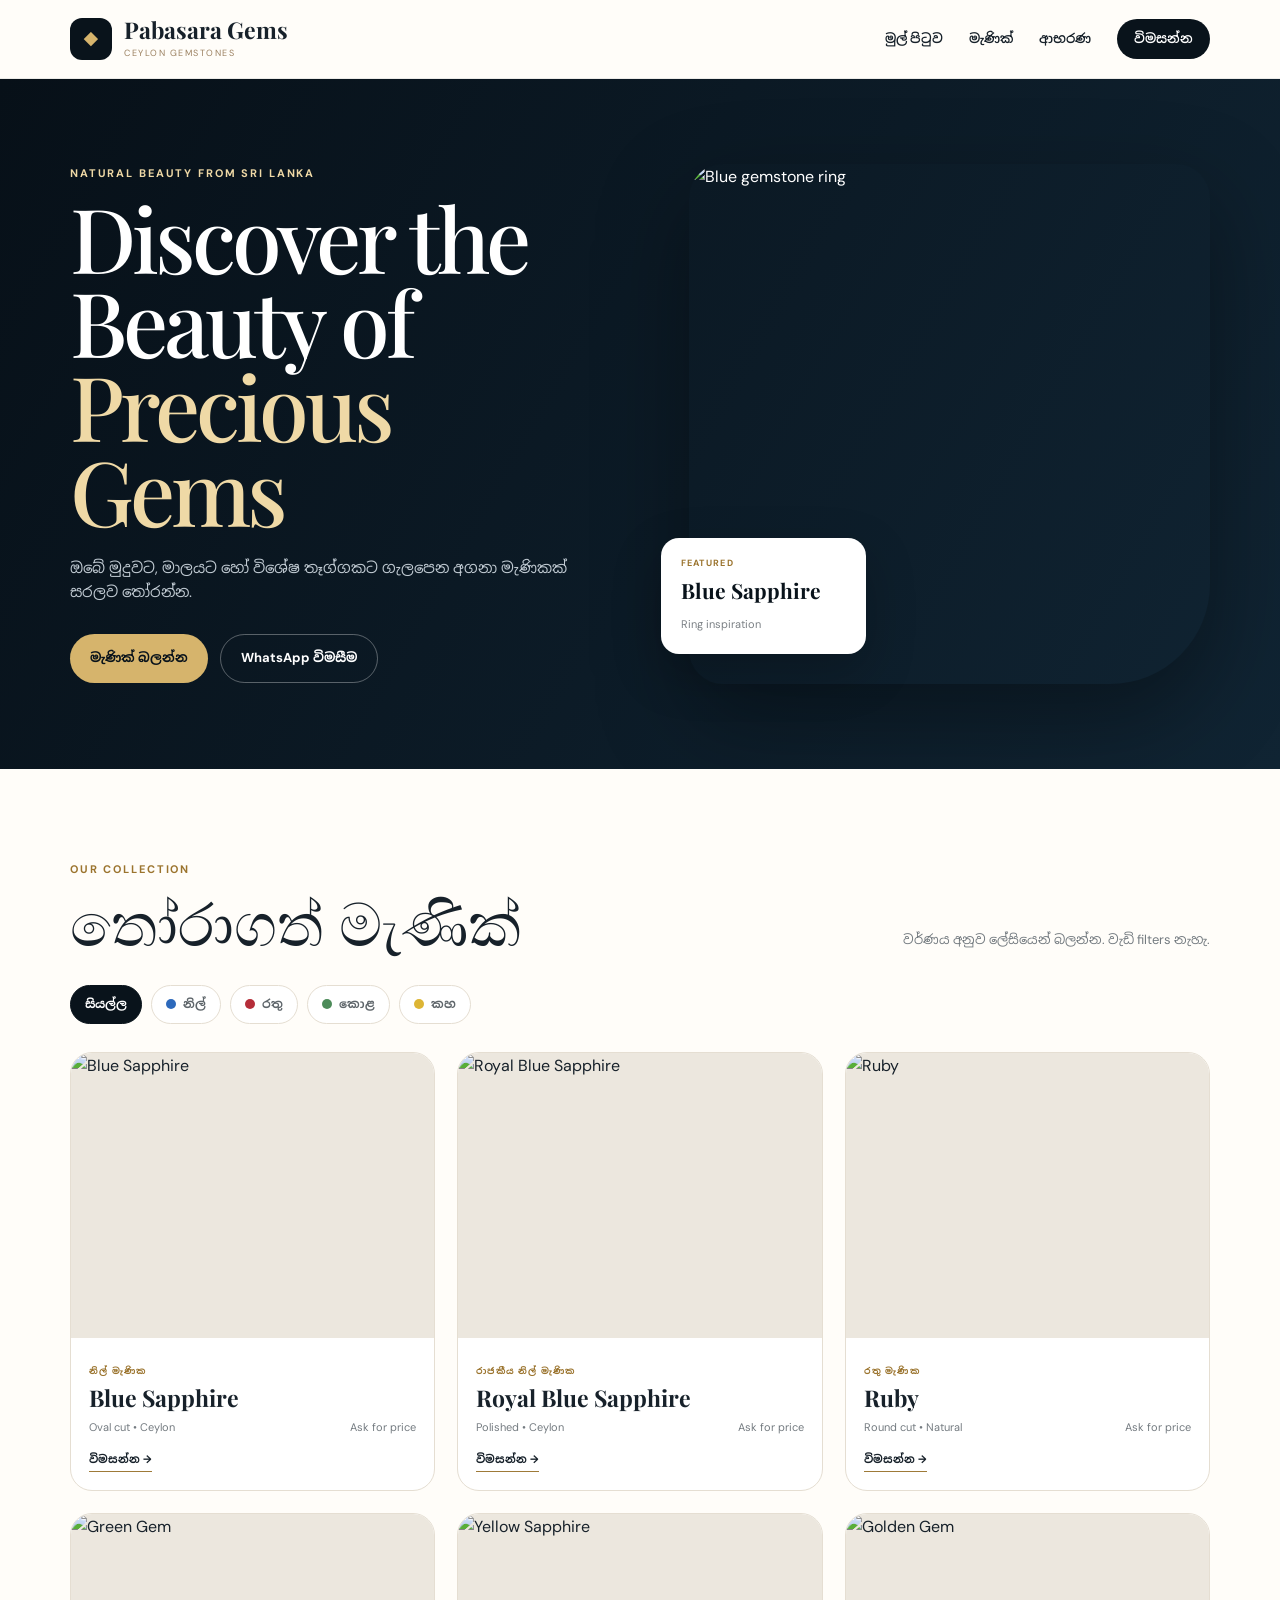
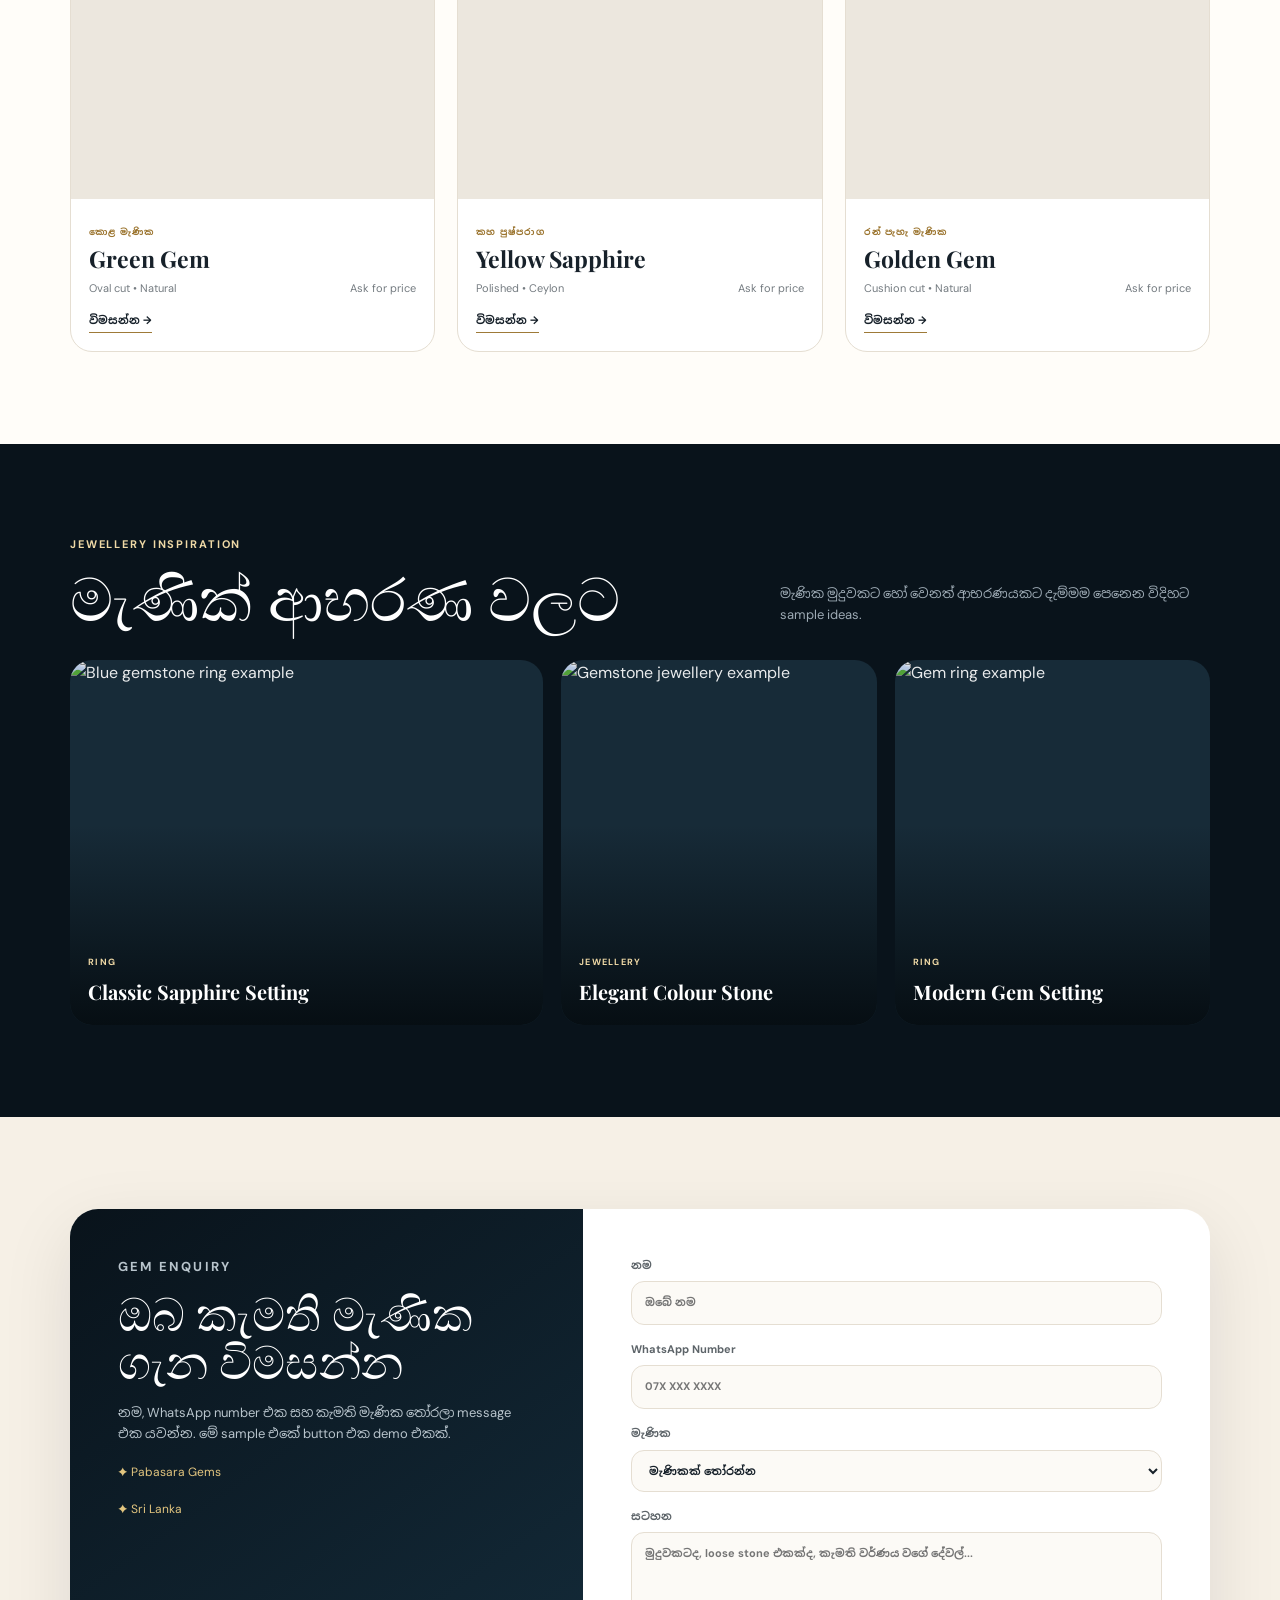
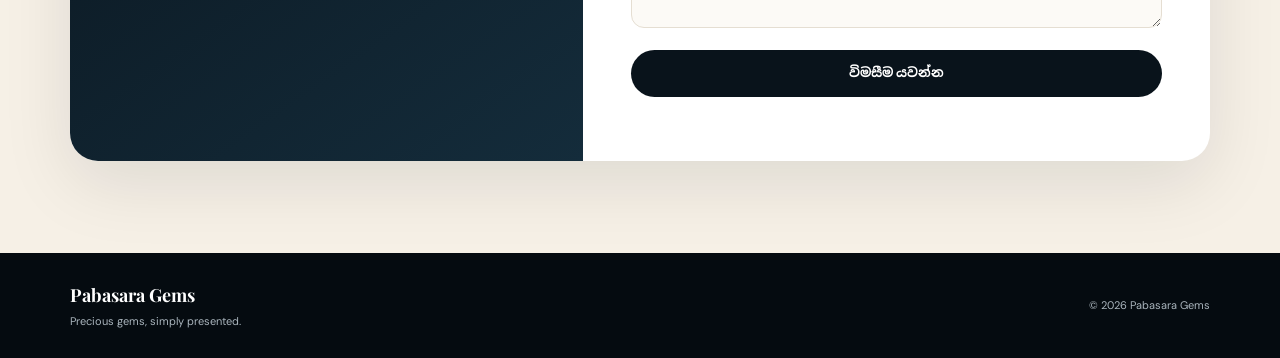
==== commit e03e4745: "Add files via upload" ====
--- a/index.html
+++ b/index.html
@@ -3,555 +3,151 @@
 <head>
   <meta charset="utf-8">
   <meta name="viewport" content="width=device-width, initial-scale=1">
-  <meta name="theme-color" content="#071018">
-  <meta name="description" content="Pabasara Gems premium gemstone catalogue and jewellery inspiration.">
-  <title>Pabasara Gems | Precious Ceylon Gems</title>
+  <meta name="theme-color" content="#09131b">
+  <meta name="description" content="Pabasara Gems - a simple gemstone collection and jewellery enquiry website.">
+  <title>Pabasara Gems</title>
   <link rel="preconnect" href="https://fonts.googleapis.com">
   <link rel="preconnect" href="https://fonts.gstatic.com" crossorigin>
-  <link href="https://fonts.googleapis.com/css2?family=DM+Sans:wght@400;500;600;700&family=Noto+Sans+Sinhala:wght@400;500;600;700&family=Playfair+Display:ital,wght@0,500;0,600;1,500&display=swap" rel="stylesheet">
-  <style>
-    :root{
-      --ink:#071018;
-      --ink2:#0d1923;
-      --ink3:#132534;
-      --paper:#f7f4ed;
-      --paper2:#fffdf8;
-      --gold:#d8b46a;
-      --gold2:#f3d89c;
-      --muted:#6f747a;
-      --line:rgba(7,16,24,.12);
-      --white:#fff;
-      --shadow:0 24px 80px rgba(7,16,24,.14);
-      --shadow2:0 12px 40px rgba(7,16,24,.10);
-      --radius:26px;
-    }
-    *{box-sizing:border-box}
-    html{scroll-behavior:smooth}
-    body{margin:0;background:var(--paper2);color:var(--ink);font-family:"DM Sans","Noto Sans Sinhala",Arial,sans-serif;line-height:1.6;overflow-x:hidden}
-    body.menu-open{overflow:hidden}
-    a{color:inherit;text-decoration:none}
-    img{display:block;width:100%}
-    button,input,select,textarea{font:inherit}
-    button{cursor:pointer}
-    .si{font-family:"Noto Sans Sinhala",sans-serif}
-    .serif{font-family:"Playfair Display",serif}
-    .container{width:min(1180px,92vw);margin:0 auto}
-    .section{padding:105px 0}
-    .kicker{display:flex;align-items:center;gap:12px;font-size:11px;font-weight:700;letter-spacing:.18em;text-transform:uppercase;color:#936f31}
-    .kicker:before{content:"";width:34px;height:1px;background:currentColor}
-    .section-title{font-family:"Playfair Display",serif;font-size:clamp(40px,5.8vw,70px);line-height:.98;letter-spacing:-.035em;margin:14px 0 0;font-weight:500}
-    .section-copy{max-width:560px;color:var(--muted);font-size:14px;margin:0}
-    .section-head{display:flex;align-items:flex-end;justify-content:space-between;gap:40px;margin-bottom:44px}
-
-    /* announcement + navigation */
-    .announcement{background:#03080d;color:#d8dfe6;text-align:center;padding:9px 14px;font-size:11px;letter-spacing:.06em}
-    .announcement b{color:var(--gold2);font-weight:600}
-    .nav-shell{position:sticky;top:0;z-index:80;background:rgba(255,253,248,.86);backdrop-filter:blur(18px);border-bottom:1px solid rgba(7,16,24,.08)}
-    .nav{height:82px;display:flex;align-items:center;justify-content:space-between;gap:28px}
-    .brand{display:flex;align-items:center;gap:12px;min-width:max-content}
-    .brand-gem{width:43px;height:43px;display:grid;place-items:center;position:relative;transform:rotate(45deg);border-radius:9px;background:linear-gradient(135deg,#f1d48f,#9a6a25);box-shadow:inset 0 0 0 1px rgba(255,255,255,.45),0 8px 22px rgba(154,106,37,.25)}
-    .brand-gem:after{content:"PG";transform:rotate(-45deg);font-size:9px;font-weight:800;color:#08111a;letter-spacing:.04em}
-    .brand-text strong{display:block;font-family:"Playfair Display",serif;font-size:25px;line-height:1}
-    .brand-text small{display:block;margin-top:5px;font-size:9px;letter-spacing:.18em;color:#8d7960}
-    .nav-links{display:flex;align-items:center;gap:27px;font-size:13px;font-weight:600}
-    .nav-links a{position:relative;padding:8px 0}
-    .nav-links a:not(.nav-cta):after{content:"";position:absolute;left:0;bottom:1px;width:0;height:1px;background:#8c6a2e;transition:.25s}
-    .nav-links a:hover:after{width:100%}
-    .nav-cta{padding:11px 18px!important;border-radius:999px;background:var(--ink);color:white;box-shadow:0 8px 22px rgba(7,16,24,.14)}
-    .menu-btn{display:none;width:42px;height:42px;border:1px solid var(--line);border-radius:50%;background:white;color:var(--ink);font-size:20px}
-
-    /* hero */
-    .hero{position:relative;overflow:hidden;background:linear-gradient(120deg,#050b11 0%,#0a1722 54%,#0d2331 100%);color:white;min-height:720px}
-    .hero:before{content:"";position:absolute;inset:0;background:
-      radial-gradient(circle at 17% 22%,rgba(216,180,106,.17),transparent 25%),
-      radial-gradient(circle at 82% 16%,rgba(53,122,179,.18),transparent 28%);pointer-events:none}
-    .hero:after{content:"";position:absolute;left:0;right:0;bottom:0;height:1px;background:linear-gradient(90deg,transparent,rgba(216,180,106,.65),transparent)}
-    .hero-grid{position:relative;z-index:2;display:grid;grid-template-columns:1.03fr .97fr;gap:68px;align-items:center;min-height:720px;padding:64px 0 74px}
-    .hero .kicker{color:#e6c47d}
-    .hero h1{font-family:"Playfair Display",serif;font-weight:500;font-size:clamp(58px,7.4vw,96px);line-height:.91;letter-spacing:-.055em;margin:18px 0 24px;max-width:720px}
-    .hero h1 i{font-weight:500;color:#f0cf8b}
-    .hero-copy{max-width:590px;color:#b8c4cf;font-size:15px}
-    .hero-actions{display:flex;gap:12px;flex-wrap:wrap;margin-top:32px}
-    .btn{border:0;border-radius:999px;padding:13px 20px;font-size:13px;font-weight:700;display:inline-flex;align-items:center;justify-content:center;gap:9px;transition:.25s}
-    .btn-primary{background:var(--gold);color:#071018;box-shadow:0 12px 30px rgba(216,180,106,.17)}
-    .btn-primary:hover{transform:translateY(-2px);background:#e4c27d}
-    .btn-ghost{border:1px solid rgba(255,255,255,.23);color:#fff;background:rgba(255,255,255,.03)}
-    .btn-ghost:hover{background:rgba(255,255,255,.08)}
-    .hero-proof{display:flex;align-items:center;gap:28px;margin-top:40px;padding-top:25px;border-top:1px solid rgba(255,255,255,.11);max-width:600px}
-    .proof-item strong{font-family:"Playfair Display",serif;font-size:23px;font-weight:500}
-    .proof-item span{display:block;color:#8192a1;font-size:9px;letter-spacing:.13em;text-transform:uppercase;margin-top:3px}
-    .proof-divider{height:35px;width:1px;background:rgba(255,255,255,.12)}
-
-    .hero-visual{height:560px;position:relative}
-    .hero-frame{position:absolute;right:0;top:18px;width:88%;height:510px;border-radius:35px 35px 120px 35px;overflow:hidden;background:#142a3a;box-shadow:0 38px 120px rgba(0,0,0,.42);border:1px solid rgba(255,255,255,.14)}
-    .hero-frame img{height:100%;object-fit:cover;filter:saturate(.92) contrast(1.04)}
-    .hero-frame:after{content:"";position:absolute;inset:0;background:linear-gradient(180deg,transparent 55%,rgba(3,9,15,.35))}
-    .hero-badge{position:absolute;left:-6px;bottom:9px;width:250px;background:rgba(255,253,248,.96);color:var(--ink);border-radius:22px;padding:19px 20px;box-shadow:var(--shadow);backdrop-filter:blur(16px)}
-    .hero-badge small{font-size:9px;letter-spacing:.16em;text-transform:uppercase;color:#a07631;font-weight:700}
-    .hero-badge b{display:block;font-family:"Playfair Display",serif;font-size:20px;margin:3px 0 6px;font-weight:600}
-    .hero-badge span{display:block;color:#71787f;font-size:11px}
-    .hero-gem{position:absolute;right:-22px;top:0;width:126px;height:126px;transform:rotate(18deg);clip-path:polygon(50% 0,84% 12%,100% 45%,84% 84%,50% 100%,16% 84%,0 45%,16% 12%);background:
-      linear-gradient(135deg,rgba(255,255,255,.68),transparent 20%),
-      linear-gradient(45deg,#0a2c66,#1d66be 42%,#07172f 70%,#3d92d7);box-shadow:0 18px 50px rgba(25,96,175,.4)}
-    .scroll-cue{position:absolute;bottom:16px;left:50%;transform:translateX(-50%);color:#7f8b95;font-size:9px;letter-spacing:.22em;text-transform:uppercase;display:flex;align-items:center;gap:9px}
-    .scroll-cue:after{content:"";width:42px;height:1px;background:#65727d}
-
-    /* quick finder */
-    .finder-wrap{position:relative;z-index:4;margin-top:-36px}
-    .finder{background:#fff;border-radius:24px;box-shadow:0 20px 70px rgba(7,16,24,.13);border:1px solid rgba(7,16,24,.08);padding:20px 22px;display:grid;grid-template-columns:1.35fr .9fr .9fr .9fr auto;align-items:end;gap:13px}
-    .finder-title{padding:0 8px 4px 0}
-    .finder-title small{display:block;font-size:9px;letter-spacing:.14em;text-transform:uppercase;color:#9a793e;font-weight:700}
-    .finder-title b{font-family:"Playfair Display",serif;font-size:21px;font-weight:600;line-height:1.15}
-    .finder-field label{display:block;font-size:9px;letter-spacing:.1em;text-transform:uppercase;color:#8a8f94;font-weight:700;margin:0 0 7px 4px}
-    .finder-field select{width:100%;appearance:none;border:1px solid #e4dfd6;background:#fcfbf8 url("data:image/svg+xml,%3Csvg xmlns='http://www.w3.org/2000/svg' width='12' height='12' viewBox='0 0 24 24'%3E%3Cpath fill='%23666' d='m7 10l5 5l5-5z'/%3E%3C/svg%3E") no-repeat right 12px center;border-radius:13px;padding:11px 34px 11px 12px;font-size:12px;color:#27313a;outline:none}
-    .finder .btn{height:43px;padding:0 18px}
-
-    /* collection */
-    #collection{background:#fffdf9}
-    .filter-row{display:flex;align-items:center;justify-content:space-between;gap:20px;margin-bottom:25px}
-    .color-tabs{display:flex;align-items:center;gap:9px;flex-wrap:wrap}
-    .color-tab{border:1px solid #e1ddd4;background:white;color:#5e646a;border-radius:999px;padding:8px 12px;font-size:11px;font-weight:700;display:flex;align-items:center;gap:7px;transition:.2s}
-    .color-tab span{width:10px;height:10px;border-radius:50%;box-shadow:0 0 0 1px rgba(0,0,0,.1)}
-    .color-tab.active,.color-tab:hover{background:#08121a;color:#fff;border-color:#08121a}
-    .result-count{font-size:11px;color:#7b8085}
-    .product-grid{display:grid;grid-template-columns:repeat(3,1fr);gap:22px}
-    .product-card{position:relative;background:#fff;border:1px solid rgba(7,16,24,.09);border-radius:23px;overflow:hidden;box-shadow:0 8px 26px rgba(7,16,24,.04);transition:.3s}
-    .product-card:hover{transform:translateY(-6px);box-shadow:var(--shadow2)}
-    .product-media{height:305px;background:#eae5dc;overflow:hidden;position:relative}
-    .product-media img{height:100%;object-fit:cover;transition:transform .55s ease}
-    .product-card:hover .product-media img{transform:scale(1.055)}
-    .media-shade{position:absolute;inset:0;background:linear-gradient(180deg,transparent 58%,rgba(5,11,16,.35))}
-    .pill{position:absolute;top:14px;left:14px;border-radius:999px;padding:6px 9px;background:rgba(6,13,20,.80);backdrop-filter:blur(8px);color:#fff;font-size:9px;letter-spacing:.08em;text-transform:uppercase;border:1px solid rgba(255,255,255,.13)}
-    .heart{position:absolute;right:13px;top:13px;width:34px;height:34px;border-radius:50%;border:1px solid rgba(255,255,255,.26);background:rgba(7,16,24,.30);color:#fff;display:grid;place-items:center;font-size:15px;backdrop-filter:blur(7px);transition:.2s}
-    .heart.active{background:#fff;color:#9d2941}
-    .product-body{padding:18px 18px 19px}
-    .product-type{font-size:9px;letter-spacing:.14em;text-transform:uppercase;font-weight:700;color:#9d7a3a}
-    .product-title{font-family:"Playfair Display",serif;font-size:22px;font-weight:600;margin:4px 0 10px;line-height:1.15}
-    .product-specs{display:flex;gap:7px;flex-wrap:wrap;margin-bottom:16px}
-    .product-specs span{background:#f5f2ec;color:#676d72;padding:5px 8px;border-radius:999px;font-size:9px}
-    .product-foot{display:flex;align-items:center;justify-content:space-between;gap:12px}
-    .price{font-family:"Playfair Display",serif;font-size:21px;font-weight:600}
-    .price small{font-family:"DM Sans",sans-serif;color:#9b9fa3;font-size:9px;font-weight:500;display:block;line-height:1.1}
-    .quick{border:1px solid #cfc8bb;background:white;border-radius:999px;padding:8px 12px;font-size:10px;font-weight:700;color:#28323a}
-    .quick:hover{background:#071018;color:#fff;border-color:#071018}
-    .empty{display:none;grid-column:1/-1;border:1px dashed #d5cec2;border-radius:22px;padding:48px 20px;text-align:center;color:#7a7f84}
-    .collection-note{margin-top:26px;text-align:center;font-size:10px;color:#92969a}
-
-    /* story band */
-    .story{background:var(--paper);overflow:hidden}
-    .story-grid{display:grid;grid-template-columns:.95fr 1.05fr;gap:64px;align-items:center}
-    .story-media{height:620px;position:relative}
-    .story-main{position:absolute;inset:0 12% 0 0;border-radius:28px 90px 28px 28px;overflow:hidden;background:#ddd3c4}
-    .story-main img{height:100%;object-fit:cover}
-    .story-small{position:absolute;right:0;bottom:44px;width:43%;height:220px;border-radius:22px;overflow:hidden;border:8px solid var(--paper);box-shadow:var(--shadow2);background:#d5cab9}
-    .story-small img{height:100%;object-fit:cover}
-    .story-mark{position:absolute;left:-18px;top:40px;width:92px;height:92px;border-radius:50%;background:#071018;color:#e9c77f;display:grid;place-items:center;text-align:center;font-size:9px;letter-spacing:.11em;text-transform:uppercase;line-height:1.4;border:1px solid rgba(216,180,106,.35)}
-    .story-copy h2{font-family:"Playfair Display",serif;font-weight:500;font-size:clamp(44px,5vw,68px);line-height:.98;letter-spacing:-.04em;margin:14px 0 25px}
-    .story-copy>p{color:#687078;font-size:14px;max-width:560px}
-    .steps{margin-top:34px;display:grid;gap:18px}
-    .step{display:grid;grid-template-columns:46px 1fr;gap:14px;align-items:start;border-top:1px solid #d9d1c5;padding-top:17px}
-    .step-num{width:38px;height:38px;border-radius:50%;border:1px solid #c9b894;display:grid;place-items:center;color:#8b6a2e;font-family:"Playfair Display",serif;font-size:16px}
-    .step b{font-size:13px}
-    .step p{font-size:11px;color:#7d8287;margin:4px 0 0}
-
-    /* inspiration */
-    .inspiration{background:#061018;color:#fff}
-    .inspiration .kicker{color:#d8b46a}
-    .inspiration .section-copy{color:#96a4b0}
-    .gallery{display:grid;grid-template-columns:1.25fr .75fr .75fr;grid-template-rows:290px 290px;gap:17px}
-    .gallery-card{position:relative;overflow:hidden;border-radius:23px;background:#102431}
-    .gallery-card:first-child{grid-row:1/3}
-    .gallery-card img{height:100%;object-fit:cover;opacity:.9;transition:.5s}
-    .gallery-card:hover img{transform:scale(1.045);opacity:.78}
-    .gallery-card:after{content:"";position:absolute;inset:0;background:linear-gradient(180deg,transparent 45%,rgba(2,8,13,.92))}
-    .gallery-copy{position:absolute;z-index:2;left:18px;right:18px;bottom:17px}
-    .gallery-copy small{font-size:9px;letter-spacing:.14em;text-transform:uppercase;color:#e0bc72;font-weight:700}
-    .gallery-copy b{display:block;font-family:"Playfair Display",serif;font-size:20px;margin-top:4px;font-weight:600}
-    .gallery-copy p{font-size:10px;color:#b2bec8;margin:5px 0 0}
-
-    /* trust */
-    .trust{background:#fffdf8}
-    .trust-grid{display:grid;grid-template-columns:repeat(4,1fr);border-top:1px solid var(--line);border-bottom:1px solid var(--line)}
-    .trust-card{padding:34px 24px 36px;border-right:1px solid var(--line)}
-    .trust-card:last-child{border-right:0}
-    .trust-icon{width:42px;height:42px;border-radius:50%;display:grid;place-items:center;background:#f5efe3;color:#8f6a28;margin-bottom:21px;font-size:18px}
-    .trust-card b{display:block;font-family:"Playfair Display",serif;font-size:20px;margin-bottom:8px;font-weight:600}
-    .trust-card p{font-size:11px;color:#7a7f84;margin:0}
-
-    /* inquiry */
-    .inquiry{background:#efe8dc}
-    .order-box{display:grid;grid-template-columns:.88fr 1.12fr;background:white;border-radius:30px;overflow:hidden;box-shadow:var(--shadow)}
-    .order-side{position:relative;overflow:hidden;background:linear-gradient(145deg,#071018,#122737);color:white;padding:48px 44px;min-height:600px}
-    .order-side:after{content:"";position:absolute;width:330px;height:330px;border-radius:50%;right:-135px;bottom:-95px;border:1px solid rgba(216,180,106,.22);box-shadow:0 0 0 48px rgba(216,180,106,.03),0 0 0 90px rgba(216,180,106,.02)}
-    .order-side .kicker{color:#dfbd76}
-    .order-side h2{font-family:"Playfair Display",serif;font-size:47px;line-height:1.02;font-weight:500;letter-spacing:-.03em;margin:14px 0 18px}
-    .order-side>p{color:#a9b6c1;font-size:12px;max-width:390px}
-    .selected-box{margin-top:32px;border:1px solid rgba(255,255,255,.12);background:rgba(255,255,255,.04);border-radius:18px;padding:16px;display:flex;align-items:center;gap:13px}
-    .selected-gem{width:49px;height:49px;border-radius:14px;overflow:hidden;background:#20384a;flex:0 0 auto}
-    .selected-gem img{height:100%;object-fit:cover}
-    .selected-box small{display:block;color:#74899a;font-size:9px;letter-spacing:.1em;text-transform:uppercase}
-    .selected-box b{display:block;font-size:12px;margin-top:2px}
-    .contact-mini{margin-top:30px;display:grid;gap:11px;font-size:11px;color:#c1ccd4}
-    .contact-mini span{display:flex;align-items:center;gap:9px}
-    .contact-dot{width:27px;height:27px;border-radius:50%;background:rgba(255,255,255,.06);display:grid;place-items:center;color:#e5c27a}
-    .form-wrap{padding:48px 45px}
-    .form-wrap h3{font-family:"Playfair Display",serif;font-size:32px;margin:0 0 6px}
-    .form-sub{font-size:11px;color:#858a8f;margin:0 0 27px}
-    .form-grid{display:grid;grid-template-columns:1fr 1fr;gap:15px}
-    .field{display:grid;gap:6px}
-    .field.full{grid-column:1/-1}
-    .field label{font-size:9px;letter-spacing:.08em;text-transform:uppercase;color:#7e8388;font-weight:700}
-    .field input,.field select,.field textarea{width:100%;border:1px solid #ded9d0;background:#fdfcf9;border-radius:13px;padding:12px 13px;color:#212a31;outline:none;font-size:12px;transition:.2s}
-    .field input:focus,.field select:focus,.field textarea:focus{border-color:#b89450;box-shadow:0 0 0 3px rgba(216,180,106,.14);background:#fff}
-    .field textarea{min-height:105px;resize:vertical}
-    .form-actions{grid-column:1/-1;display:flex;align-items:center;justify-content:space-between;gap:15px;margin-top:5px}
-    .form-note{font-size:9px;color:#9a9ea1;max-width:270px}
-    .form-actions .btn{background:#08121a;color:#fff;padding:13px 21px}
-
-    /* footer */
-    footer{background:#02070b;color:#8796a2;padding:52px 0 30px}
-    .footer-top{display:grid;grid-template-columns:1.2fr .8fr .8fr;gap:45px;padding-bottom:36px;border-bottom:1px solid rgba(255,255,255,.08)}
-    .footer-brand strong{font-family:"Playfair Display",serif;color:#fff;font-size:30px;font-weight:500}
-    .footer-brand p{font-size:11px;max-width:420px;color:#84939f;margin:10px 0 0}
-    .footer-col b{display:block;color:#d5dee5;font-size:10px;letter-spacing:.12em;text-transform:uppercase;margin-bottom:12px}
-    .footer-col a,.footer-col span{display:block;font-size:11px;margin:7px 0;color:#85939e}
-    .footer-col a:hover{color:#e2bd73}
-    .footer-bottom{padding-top:22px;display:flex;align-items:center;justify-content:space-between;gap:20px;font-size:9px;color:#66747e}
-    .footer-bottom b{color:#c9a761;font-weight:600}
-
-    /* modal + toast + floating */
-    .modal{position:fixed;inset:0;z-index:120;background:rgba(1,5,9,.72);backdrop-filter:blur(8px);display:none;align-items:center;justify-content:center;padding:24px}
-    .modal.open{display:flex}
-    .modal-card{width:min(850px,96vw);background:#fff;border-radius:26px;overflow:hidden;display:grid;grid-template-columns:1fr 1fr;box-shadow:0 35px 120px rgba(0,0,0,.42);position:relative}
-    .modal-media{min-height:470px;background:#dcd5ca}
-    .modal-media img{height:100%;object-fit:cover}
-    .modal-copy{padding:42px 36px;align-self:center}
-    .modal-copy small{font-size:9px;letter-spacing:.13em;text-transform:uppercase;color:#997437;font-weight:700}
-    .modal-copy h3{font-family:"Playfair Display",serif;font-size:35px;line-height:1.05;margin:8px 0 14px}
-    .modal-copy p{font-size:11px;color:#73797e}
-    .modal-specs{display:flex;gap:8px;flex-wrap:wrap;margin:19px 0}
-    .modal-specs span{background:#f4f0e8;border-radius:999px;padding:6px 9px;font-size:9px;color:#686e73}
-    .modal-price{font-family:"Playfair Display",serif;font-size:25px;margin:18px 0}
-    .close-modal{position:absolute;top:14px;right:14px;width:36px;height:36px;border:0;border-radius:50%;background:#071018;color:#fff;font-size:18px;z-index:2}
-    .modal-actions{display:flex;gap:10px;flex-wrap:wrap}
-    .modal-actions .btn-secondary{background:#f2eee7;color:#242d34}
-    .toast{position:fixed;right:22px;bottom:22px;z-index:150;background:#071018;color:#fff;border:1px solid rgba(255,255,255,.09);border-radius:14px;padding:12px 15px;font-size:10px;box-shadow:var(--shadow);opacity:0;transform:translateY(70px);transition:.3s}
-    .toast.show{opacity:1;transform:translateY(0)}
-    .whatsapp{position:fixed;right:22px;bottom:78px;z-index:70;width:48px;height:48px;border-radius:50%;background:#fff;color:#071018;display:grid;place-items:center;box-shadow:0 12px 34px rgba(7,16,24,.18);border:1px solid rgba(7,16,24,.08);font-weight:800;font-size:13px}
-    .whatsapp:hover{transform:translateY(-2px)}
-
-    @media(max-width:980px){
-      .nav-links{display:none;position:fixed;top:122px;left:4vw;right:4vw;background:#fff;border:1px solid var(--line);box-shadow:var(--shadow);border-radius:22px;padding:20px;flex-direction:column;align-items:stretch;gap:8px}
-      .nav-links.open{display:flex}.nav-links a{padding:10px 8px}.menu-btn{display:block}
-      .hero-grid{grid-template-columns:1fr;min-height:auto;padding:74px 0 86px}.hero-visual{height:500px}.hero-frame{width:92%;right:2%;height:460px}.hero-badge{left:0}
-      .finder{grid-template-columns:1fr 1fr 1fr}.finder-title{grid-column:1/-1}.finder .btn{grid-column:3}
-      .product-grid{grid-template-columns:1fr 1fr}.story-grid{grid-template-columns:1fr}.story-media{height:560px;order:2}.story-copy{order:1}
-      .gallery{grid-template-columns:1fr 1fr;grid-template-rows:360px 270px 270px}.gallery-card:first-child{grid-column:1/-1;grid-row:auto}
-      .trust-grid{grid-template-columns:1fr 1fr}.trust-card:nth-child(2){border-right:0}.trust-card:nth-child(-n+2){border-bottom:1px solid var(--line)}
-      .order-box{grid-template-columns:1fr}.order-side{min-height:auto}.footer-top{grid-template-columns:1fr 1fr}.footer-brand{grid-column:1/-1}
-    }
-    @media(max-width:650px){
-      .section{padding:78px 0}.section-head{flex-direction:column;align-items:flex-start;margin-bottom:30px}.section-title{font-size:44px}
-      .announcement{font-size:9px}.nav{height:72px}.brand-text strong{font-size:22px}.brand-gem{width:38px;height:38px}.nav-links{top:112px}
-      .hero{min-height:auto}.hero-grid{padding:58px 0 72px;gap:35px}.hero h1{font-size:56px}.hero-copy{font-size:13px}.hero-proof{gap:16px}.proof-item strong{font-size:20px}.hero-visual{height:405px}.hero-frame{height:375px;width:95%;border-radius:26px 26px 80px 26px}.hero-badge{width:220px;padding:16px}.hero-gem{width:92px;height:92px;right:-8px}.scroll-cue{display:none}
-      .finder-wrap{margin-top:-24px}.finder{grid-template-columns:1fr;padding:18px}.finder-title,.finder .btn{grid-column:auto}.finder .btn{width:100%}
-      .filter-row{align-items:flex-start;flex-direction:column}.product-grid{grid-template-columns:1fr}.product-media{height:340px}
-      .story-media{height:455px}.story-main{inset:0 8% 0 0}.story-small{width:50%;height:165px}.story-mark{width:78px;height:78px;font-size:8px}
-      .gallery{grid-template-columns:1fr;grid-template-rows:repeat(5,290px)}.gallery-card:first-child{grid-column:auto}
-      .trust-grid{grid-template-columns:1fr}.trust-card{border-right:0;border-bottom:1px solid var(--line)!important}.trust-card:last-child{border-bottom:0!important}
-      .order-side,.form-wrap{padding:34px 26px}.form-grid{grid-template-columns:1fr}.field.full,.form-actions{grid-column:auto}.form-actions{align-items:stretch;flex-direction:column}.form-actions .btn{width:100%}.order-side h2{font-size:39px}
-      .footer-top{grid-template-columns:1fr}.footer-brand{grid-column:auto}.footer-bottom{align-items:flex-start;flex-direction:column}.modal-card{grid-template-columns:1fr;max-height:90vh;overflow:auto}.modal-media{min-height:310px}.modal-copy{padding:28px 24px}.whatsapp{right:15px}.toast{right:15px;left:15px;text-align:center}
-    }
-  </style>
+  <link href="https://fonts.googleapis.com/css2?family=DM+Sans:wght@400;500;600;700&family=Noto+Sans+Sinhala:wght@400;500;600;700&family=Playfair+Display:wght@500;600&display=swap" rel="stylesheet">
+  <link rel="stylesheet" href="styles.css">
 </head>
 <body>
-  <div class="announcement">PABASARA GEMS • <b>Premium Gemstone Collection</b> • Sample Website</div>
+  <header class="site-header">
+    <div class="container nav">
+      <a class="brand" href="#home" aria-label="Pabasara Gems home">
+        <span class="brand-mark">◆</span>
+        <span>
+          <strong>Pabasara Gems</strong>
+          <small>CEYLON GEMSTONES</small>
+        </span>
+      </a>
 
-  <div class="nav-shell">
-    <nav class="nav container">
-      <a class="brand" href="#home" aria-label="Pabasara Gems home">
-        <span class="brand-gem"></span>
-        <span class="brand-text"><strong>Pabasara Gems</strong><small>CEYLON GEM COLLECTION</small></span>
-      </a>
-      <div class="nav-links" id="navLinks">
-        <a href="#home">Home</a>
-        <a href="#collection" class="si">මැණික් එකතුව</a>
-        <a href="#process" class="si">තෝරාගන්න ආකාරය</a>
-        <a href="#ideas" class="si">ආභරණ අදහස්</a>
-        <a href="#inquiry" class="nav-cta si">විමසීමක් කරන්න</a>
-      </div>
-      <button class="menu-btn" id="menuBtn" aria-label="Open menu">☰</button>
-    </nav>
-  </div>
+      <button class="menu-toggle" aria-label="Open menu" aria-expanded="false">☰</button>
+
+      <nav class="nav-links" aria-label="Main navigation">
+        <a href="#home">මුල් පිටුව</a>
+        <a href="#collection">මැණික්</a>
+        <a href="#jewellery">ආභරණ</a>
+        <a class="nav-button" href="#enquiry">විමසන්න</a>
+      </nav>
+    </div>
+  </header>
 
   <main>
-    <header class="hero" id="home">
+    <section class="hero" id="home">
       <div class="container hero-grid">
-        <div>
-          <div class="kicker">Pabasara Gems • Sri Lanka</div>
-          <h1>Discover the Beauty<br>of <i>Precious Gems.</i></h1>
-          <p class="hero-copy si">ඔප දැමූ නිල්, රතු, කහ, කොළ සහ වර්ණවත් මැණික් එකතුවක්. Loose stone එකක් විදිහට හෝ මුද්දකට, pendant එකකට ගැලපෙන stone එකක් ලෙස sample collection එක බලන්න.</p>
+        <div class="hero-copy">
+          <p class="eyebrow">Natural beauty from Sri Lanka</p>
+          <h1>Discover the Beauty of <span>Precious Gems</span></h1>
+          <p class="hero-text">ඔබේ මුදුවට, මාලයට හෝ විශේෂ තෑග්ගකට ගැලපෙන අගනා මැණිකක් සරලව තෝරන්න.</p>
           <div class="hero-actions">
-            <a href="#collection" class="btn btn-primary si">මැණික් බලන්න <span>↓</span></a>
-            <a href="#ideas" class="btn btn-ghost si">ආභරණ වල පෙනෙන විදිහ</a>
-          </div>
-          <div class="hero-proof">
-            <div class="proof-item"><strong>06+</strong><span>Colour Options</span></div>
-            <div class="proof-divider"></div>
-            <div class="proof-item"><strong>04</strong><span>Popular Cuts</span></div>
-            <div class="proof-divider"></div>
-            <div class="proof-item"><strong>1:1</strong><span>Gem Inquiry</span></div>
+            <a class="btn btn-gold" href="#collection">මැණික් බලන්න</a>
+            <a class="btn btn-outline" href="#enquiry">WhatsApp විමසීම</a>
           </div>
         </div>
-        <div class="hero-visual">
-          <div class="hero-gem" aria-hidden="true"></div>
-          <div class="hero-frame">
-            <img src="https://images.pexels.com/photos/14058109/pexels-photo-14058109.jpeg?auto=compress&cs=tinysrgb&w=1400" alt="Sapphire gemstone ring">
-          </div>
-          <div class="hero-badge">
-            <small>Signature Look</small>
-            <b>Royal Blue Sapphire</b>
-            <span class="si">මුද්දකට ගැලපෙන classic blue stone setting එකක්.</span>
-          </div>
-        </div>
-      </div>
-      <div class="scroll-cue">Scroll to explore</div>
-    </header>
 
-    <div class="finder-wrap">
-      <div class="container">
-        <div class="finder">
-          <div class="finder-title"><small>Quick Gem Finder</small><b class="si">ඔයාට ගැලපෙන මැණික හොයන්න</b></div>
-          <div class="finder-field"><label class="si">වර්ණය</label><select id="quickColor"><option value="all">සියල්ල</option><option value="blue">නිල්</option><option value="red">රතු</option><option value="yellow">කහ</option><option value="green">කොළ</option><option value="pink">රෝස</option><option value="purple">දම්</option></select></div>
-          <div class="finder-field"><label>Gem Type</label><select id="quickType"><option value="all">All types</option><option value="sapphire">Sapphire</option><option value="ruby">Ruby</option><option value="emerald">Emerald</option><option value="spinel">Spinel</option></select></div>
-          <div class="finder-field"><label>Budget</label><select id="quickBudget"><option value="all">Any budget</option><option value="under100">Under 100K</option><option value="100to250">100K - 250K</option><option value="over250">Over 250K</option></select></div>
-          <button class="btn btn-primary si" id="findBtn">Filter කරන්න</button>
-        </div>
-      </div>
-    </div>
-
-    <section class="section" id="collection">
-      <div class="container">
-        <div class="section-head">
-          <div>
-            <div class="kicker">Curated Collection</div>
-            <h2 class="section-title si">ඔප දැමූ මැණික් එකතුව</h2>
-          </div>
-          <p class="section-copy si">වර්ණය, වර්ගය, cut එක සහ මිල අනුව filter කරලා customer කෙනෙකුට ගැලපෙන sample stone එක ඉක්මනින් බලන්න පුළුවන්.</p>
-        </div>
-        <div class="filter-row">
-          <div class="color-tabs" id="colorTabs">
-            <button class="color-tab active" data-color="all"><span style="background:conic-gradient(#315bc4,#b02a42,#e3b63b,#2e8a65,#a75e9f,#315bc4)"></span>All</button>
-            <button class="color-tab" data-color="blue"><span style="background:#215ac1"></span><span class="si">නිල්</span></button>
-            <button class="color-tab" data-color="red"><span style="background:#a5233d"></span><span class="si">රතු</span></button>
-            <button class="color-tab" data-color="yellow"><span style="background:#dfb036"></span><span class="si">කහ</span></button>
-            <button class="color-tab" data-color="green"><span style="background:#2f8b66"></span><span class="si">කොළ</span></button>
-            <button class="color-tab" data-color="pink"><span style="background:#d76597"></span><span class="si">රෝස</span></button>
-            <button class="color-tab" data-color="purple"><span style="background:#7b51a1"></span><span class="si">දම්</span></button>
-          </div>
-          <div class="result-count" id="resultCount">Showing 8 sample gems</div>
-        </div>
-        <div class="product-grid" id="productGrid"></div>
-        <div class="collection-note si">මෙහි product names, carat values සහ prices demo සඳහා පමණි. Final site එකට real stock details දාන්න.</div>
-      </div>
-    </section>
-
-    <section class="section story" id="process">
-      <div class="container story-grid">
-        <div class="story-media">
-          <div class="story-main"><img src="https://images.pexels.com/photos/32382389/pexels-photo-32382389.jpeg?auto=compress&cs=tinysrgb&w=1400" alt="Jeweller setting a gemstone" loading="lazy"></div>
-          <div class="story-small"><img src="https://images.pexels.com/photos/17486880/pexels-photo-17486880/free-photo-of-ring-with-blue-gemstone.jpeg?auto=compress&cs=tinysrgb&w=900" alt="Blue gemstone ring" loading="lazy"></div>
-          <div class="story-mark">Pabasara<br>Gem<br>Selection</div>
-        </div>
-        <div class="story-copy">
-          <div class="kicker">From Stone to Jewellery</div>
-          <h2 class="si">Loose gem එකෙන්<br>ඔයාගේ ආභරණයට.</h2>
-          <p class="si">Customer කෙනෙකුට stone එකක් තෝරනකොට වර්ණය විතරක් නොවෙයි. Cut, size, carat, budget සහ jewellery design එකත් එකට බලන්න පුළුවන් විදිහට site එක සකස් කරලා තියෙනවා.</p>
-          <div class="steps">
-            <div class="step"><div class="step-num">01</div><div><b class="si">වර්ණය සහ මැණික් වර්ගය තෝරන්න</b><p class="si">Blue Sapphire, Ruby, Yellow Sapphire, Spinel වගේ sample options බලන්න.</p></div></div>
-            <div class="step"><div class="step-num">02</div><div><b class="si">Cut, carat සහ budget බලන්න</b><p class="si">Oval, Round, Cushion, Pear වගේ cuts filter කරලා shortlist කරන්න.</p></div></div>
-            <div class="step"><div class="step-num">03</div><div><b class="si">මුද්දකට හෝ pendant එකකට inquiry කරන්න</b><p class="si">තෝරපු gem එක inquiry form එකට auto select වෙලා customerට message එක යවන්න ලේසි.</p></div></div>
+        <div class="hero-image-wrap">
+          <img class="hero-image" src="https://images.pexels.com/photos/17486880/pexels-photo-17486880/free-photo-of-ring-with-blue-gemstone.jpeg?auto=compress&cs=tinysrgb&w=1200" alt="Blue gemstone ring">
+          <div class="hero-card">
+            <small>FEATURED</small>
+            <strong>Blue Sapphire</strong>
+            <span>Ring inspiration</span>
           </div>
         </div>
       </div>
     </section>
 
-    <section class="section inspiration" id="ideas">
+    <section class="section collection" id="collection">
       <div class="container">
-        <div class="section-head">
-          <div><div class="kicker">Jewellery Inspiration</div><h2 class="section-title si">මැණික් දාලා පෙනෙන විදිහ</h2></div>
-          <p class="section-copy si">Loose gemstone එකක් ආභරණයක සවි කළාම ලැබෙන look එක customerට කලින්ම හිතාගන්න පුළුවන් inspiration gallery එකක්.</p>
+        <div class="section-heading">
+          <div>
+            <p class="eyebrow dark">Our Collection</p>
+            <h2>තෝරාගත් මැණික්</h2>
+          </div>
+          <p>වර්ණය අනුව ලේසියෙන් බලන්න. වැඩි filters නැහැ.</p>
         </div>
-        <div class="gallery">
-          <article class="gallery-card"><img src="https://images.pexels.com/photos/16975999/pexels-photo-16975999.jpeg?auto=compress&cs=tinysrgb&w=1400" alt="Elegant sapphire ring display" loading="lazy"><div class="gallery-copy"><small>Signature Setting</small><b class="si">නිල් මැණික් engagement ring</b><p class="si">Center stone එක highlight වෙන classic setting එකක්.</p></div></article>
-          <article class="gallery-card"><img src="https://images.pexels.com/photos/17486892/pexels-photo-17486892.jpeg?auto=compress&cs=tinysrgb&w=1000" alt="Blue gemstone ring on hand" loading="lazy"><div class="gallery-copy"><small>On Hand</small><b class="si">Daily elegant look</b><p class="si">Stone size එක අතේ කොහොම පෙනෙයිද බලන්න.</p></div></article>
-          <article class="gallery-card"><img src="https://images.pexels.com/photos/32806535/pexels-photo-32806535.jpeg?auto=compress&cs=tinysrgb&w=1000" alt="Silver sapphire ring" loading="lazy"><div class="gallery-copy"><small>Silver Setting</small><b class="si">Sapphire + diamond accents</b><p class="si">Clean, bright setting inspiration.</p></div></article>
-          <article class="gallery-card"><img src="https://images.pexels.com/photos/17068456/pexels-photo-17068456.jpeg?auto=compress&cs=tinysrgb&w=1000" alt="Green gemstone ring" loading="lazy"><div class="gallery-copy"><small>Green Stone</small><b class="si">කොළ මැණික් style</b><p class="si">Rich green tone එක jewellery එකක පෙනෙන විදිහ.</p></div></article>
-          <article class="gallery-card"><img src="https://images.pexels.com/photos/14058109/pexels-photo-14058109.jpeg?auto=compress&cs=tinysrgb&w=1000" alt="Gold sapphire ring" loading="lazy"><div class="gallery-copy"><small>Gold Setting</small><b class="si">Blue on warm gold</b><p class="si">Gold band එකක් එක්ක royal blue contrast එක.</p></div></article>
+
+        <div class="filters" aria-label="Gem colour filters">
+          <button class="filter active" data-color="all">සියල්ල</button>
+          <button class="filter" data-color="blue"><i class="dot blue"></i>නිල්</button>
+          <button class="filter" data-color="red"><i class="dot red"></i>රතු</button>
+          <button class="filter" data-color="green"><i class="dot green"></i>කොළ</button>
+          <button class="filter" data-color="yellow"><i class="dot yellow"></i>කහ</button>
+        </div>
+
+        <div id="gemGrid" class="gem-grid" aria-live="polite"></div>
+      </div>
+    </section>
+
+    <section class="section jewellery" id="jewellery">
+      <div class="container">
+        <div class="section-heading light-heading">
+          <div>
+            <p class="eyebrow">Jewellery Inspiration</p>
+            <h2>මැණික් ආභරණ වලට</h2>
+          </div>
+          <p>මැණික මුදුවකට හෝ වෙනත් ආභරණයකට දැම්මම පෙනෙන විදිහට sample ideas.</p>
+        </div>
+
+        <div class="jewellery-grid">
+          <article class="jewellery-card large">
+            <img src="https://images.pexels.com/photos/17486880/pexels-photo-17486880/free-photo-of-ring-with-blue-gemstone.jpeg?auto=compress&cs=tinysrgb&w=1200" alt="Blue gemstone ring example">
+            <div><small>RING</small><strong>Classic Sapphire Setting</strong></div>
+          </article>
+          <article class="jewellery-card">
+            <img src="https://images.pexels.com/photos/17486892/pexels-photo-17486892.jpeg?auto=compress&cs=tinysrgb&w=1000" alt="Gemstone jewellery example">
+            <div><small>JEWELLERY</small><strong>Elegant Colour Stone</strong></div>
+          </article>
+          <article class="jewellery-card">
+            <img src="https://images.pexels.com/photos/17068456/pexels-photo-17068456.jpeg?auto=compress&cs=tinysrgb&w=1000" alt="Gem ring example">
+            <div><small>RING</small><strong>Modern Gem Setting</strong></div>
+          </article>
         </div>
       </div>
     </section>
 
-    <section class="section trust">
-      <div class="container">
-        <div class="section-head">
-          <div><div class="kicker">Made for Gem Buyers</div><h2 class="section-title si">තෝරන්න ලේසි. බලන්න පැහැදිලි.</h2></div>
-          <p class="section-copy si">Actual stock photos සහ certificate details ලැබුණාම මේ design එක real business catalogue එකක් විදිහට use කරන්න පුළුවන්.</p>
+    <section class="section enquiry" id="enquiry">
+      <div class="container enquiry-box">
+        <div class="enquiry-intro">
+          <p class="eyebrow">Gem Enquiry</p>
+          <h2>ඔබ කැමති මැණික ගැන විමසන්න</h2>
+          <p>නම, WhatsApp number එක සහ කැමති මැණික තෝරලා message එක යවන්න. මේ sample එකේ button එක demo එකක්.</p>
+          <div class="contact-line">✦ Pabasara Gems</div>
+          <div class="contact-line">✦ Sri Lanka</div>
         </div>
-        <div class="trust-grid">
-          <div class="trust-card"><div class="trust-icon">◆</div><b class="si">Gem details</b><p class="si">Carat, colour, cut, treatment සහ certificate status එක product card එකේ පෙන්වන්න පුළුවන්.</p></div>
-          <div class="trust-card"><div class="trust-icon">◉</div><b class="si">Smart filters</b><p class="si">වර්ණය, type එක සහ budget එක අනුව collection එක ඉක්මනින් narrow down කරන්න.</p></div>
-          <div class="trust-card"><div class="trust-icon">◇</div><b class="si">Jewellery preview ideas</b><p class="si">Stone එක ring එකක හෝ pendant එකක දාලා පෙනෙන style inspiration පෙන්වන්න.</p></div>
-          <div class="trust-card"><div class="trust-icon">↗</div><b class="si">Inquiry ready</b><p class="si">Customer කැමති gem එක form එකට direct select කරලා WhatsApp හෝ email inquiry flow එකකට connect කරන්න පුළුවන්.</p></div>
-        </div>
-      </div>
-    </section>
 
-    <section class="section inquiry" id="inquiry">
-      <div class="container">
-        <div class="order-box">
-          <div class="order-side">
-            <div class="kicker">Gem Inquiry</div>
-            <h2 class="si">ඔයාට ගැලපෙන<br>මැණික හොයමු.</h2>
-            <p class="si">Collection එකෙන් gem එකක් තෝරලා inquiry කරන්න. Final version එකේ මේ form එක WhatsApp, email හෝ database එකකට connect කරන්න පුළුවන්.</p>
-            <div class="selected-box">
-              <div class="selected-gem"><img id="selectedImg" src="https://images.pexels.com/photos/14058109/pexels-photo-14058109.jpeg?auto=compress&cs=tinysrgb&w=300" alt="Selected gem"></div>
-              <div><small>Selected Gem</small><b id="selectedName">Royal Blue Sapphire</b></div>
-            </div>
-            <div class="contact-mini">
-              <span><i class="contact-dot">☎</i> 07X XXX XXXX</span>
-              <span><i class="contact-dot">◉</i> WhatsApp: 07X XXX XXXX</span>
-              <span><i class="contact-dot">⌖</i> Sri Lanka</span>
-            </div>
-          </div>
-          <form class="form-wrap" id="inquiryForm">
-            <h3 class="si">විමසීම යවන්න</h3>
-            <p class="form-sub si">Demo form එක. Real contact details දුන්නම live inquiry flow එකට connect කරන්න පුළුවන්.</p>
-            <div class="form-grid">
-              <div class="field"><label class="si">නම</label><input required name="name" placeholder="ඔබගේ නම"></div>
-              <div class="field"><label class="si">WhatsApp අංකය</label><input required name="phone" placeholder="07X XXX XXXX"></div>
-              <div class="field"><label class="si">මැණික</label><select id="gemSelect" name="gem"></select></div>
-              <div class="field"><label class="si">භාවිතය</label><select name="use"><option>Loose Gem</option><option>මුද්දකට</option><option>Pendant එකකට</option><option>Earrings සඳහා</option><option>වෙනත්</option></select></div>
-              <div class="field"><label class="si">Budget</label><select name="budget"><option>රු. 100,000 ට අඩු</option><option>රු. 100,000 - 250,000</option><option>රු. 250,000 - 500,000</option><option>රු. 500,000+</option></select></div>
-              <div class="field"><label class="si">කැමති Cut එක</label><select name="cut"><option>Any Cut</option><option>Oval</option><option>Round</option><option>Cushion</option><option>Pear</option></select></div>
-              <div class="field full"><label class="si">අමතර විස්තර</label><textarea name="message" placeholder="Carat, colour, jewellery design හෝ වෙනත් අවශ්‍යතා..."></textarea></div>
-              <div class="form-actions"><span class="form-note si">Submit කළාම demo success message එක පෙන්වයි.</span><button class="btn" type="submit">Send Inquiry →</button></div>
-            </div>
-          </form>
-        </div>
+        <form id="enquiryForm" class="enquiry-form">
+          <label>නම
+            <input type="text" name="name" placeholder="ඔබේ නම" required>
+          </label>
+          <label>WhatsApp Number
+            <input type="tel" name="phone" placeholder="07X XXX XXXX" required>
+          </label>
+          <label>මැණික
+            <select name="gem" id="gemSelect" required>
+              <option value="">මැණිකක් තෝරන්න</option>
+            </select>
+          </label>
+          <label>සටහන
+            <textarea name="message" rows="4" placeholder="මුදුවකටද, loose stone එකක්ද, කැමති වර්ණය වගේ දේවල්..."></textarea>
+          </label>
+          <button class="btn btn-dark" type="submit">විමසීම යවන්න</button>
+          <p id="formNote" class="form-note"></p>
+        </form>
       </div>
     </section>
   </main>
 
-  <footer>
-    <div class="container">
-      <div class="footer-top">
-        <div class="footer-brand"><strong>Pabasara Gems</strong><p class="si">Precious gemstones, polished stones සහ jewellery inspiration එකම premium catalogue එකක.</p></div>
-        <div class="footer-col"><b>Explore</b><a href="#collection" class="si">මැණික් එකතුව</a><a href="#ideas" class="si">ආභරණ අදහස්</a><a href="#inquiry" class="si">විමසීමක් කරන්න</a></div>
-        <div class="footer-col"><b>Contact</b><span>07X XXX XXXX</span><span>hello@pabasaragems.lk</span><span>Sri Lanka</span></div>
+  <footer class="footer">
+    <div class="container footer-row">
+      <div>
+        <strong>Pabasara Gems</strong>
+        <span>Precious gems, simply presented.</span>
       </div>
-      <div class="footer-bottom"><span>© 2026 Pabasara Gems. Sample website.</span><span>Photography examples from <b>Pexels</b>. Replace with your own stock photos for the final shop.</span></div>
+      <p>© 2026 Pabasara Gems</p>
     </div>
   </footer>
 
-  <button class="whatsapp" id="whatsappBtn" title="WhatsApp demo">WA</button>
-  <div class="toast" id="toast"></div>
-
-  <div class="modal" id="gemModal" aria-hidden="true">
-    <div class="modal-card">
-      <button class="close-modal" id="closeModal" aria-label="Close">×</button>
-      <div class="modal-media"><img id="modalImg" alt="Gem"></div>
-      <div class="modal-copy">
-        <small id="modalType"></small>
-        <h3 id="modalName"></h3>
-        <p class="si" id="modalDesc"></p>
-        <div class="modal-specs" id="modalSpecs"></div>
-        <div class="modal-price" id="modalPrice"></div>
-        <div class="modal-actions"><button class="btn btn-primary si" id="modalInquiry">මේ gem එක ගැන විමසන්න</button><button class="btn btn-secondary" id="modalClose2">Close</button></div>
-      </div>
-    </div>
-  </div>
-
-  <script>
-    const gems = [
-      {id:'PG-001',name:'Royal Blue Sapphire',si:'රාජකීය නිල් මැණික්',type:'sapphire',typeLabel:'Blue Sapphire',color:'blue',cut:'oval',carat:'1.28 ct',price:185000,badge:'Featured',img:'https://images.pexels.com/photos/17486880/pexels-photo-17486880/free-photo-of-ring-with-blue-gemstone.jpeg?auto=compress&cs=tinysrgb&w=1200',desc:'ගැඹුරු royal blue tone එකක් සහ elegant oval look එකක් තියෙන sample stone selection එකක්.'},
-      {id:'PG-002',name:'Deep Ruby Glow',si:'ගැඹුරු රතු Ruby',type:'ruby',typeLabel:'Ruby',color:'red',cut:'pear',carat:'1.05 ct',price:275000,badge:'Premium',img:'https://images.pexels.com/photos/12486672/pexels-photo-12486672.jpeg?auto=compress&cs=tinysrgb&w=1200',desc:'Statement ring එකකට ගැලපෙන deep red colour profile එකක් පෙන්වන demo selection එකක්.'},
-      {id:'PG-003',name:'Golden Yellow Sapphire',si:'රන් පැහැ කහ මැණික්',type:'sapphire',typeLabel:'Yellow Sapphire',color:'yellow',cut:'cushion',carat:'1.72 ct',price:145000,badge:'Warm Tone',img:'https://images.pexels.com/photos/4040646/pexels-photo-4040646.jpeg?auto=compress&cs=tinysrgb&w=1200',desc:'Warm yellow tone එකක් සහ cushion shape inspiration එකක් එක්ක දක්වන sample gem එකක්.'},
-      {id:'PG-004',name:'Forest Green Gem',si:'ගැඹුරු කොළ මැණික්',type:'emerald',typeLabel:'Emerald Style',color:'green',cut:'round',carat:'0.92 ct',price:230000,badge:'Classic',img:'https://images.pexels.com/photos/17068456/pexels-photo-17068456.jpeg?auto=compress&cs=tinysrgb&w=1200',desc:'Rich green look එකක් jewellery setting එකක කොහොම පෙනෙයිද පෙන්වන elegant sample එකක්.'},
-      {id:'PG-005',name:'Soft Pink Sapphire',si:'මෘදු රෝස මැණික්',type:'sapphire',typeLabel:'Pink Sapphire',color:'pink',cut:'oval',carat:'0.78 ct',price:95000,badge:'New Colour',img:'https://images.pexels.com/photos/8581107/pexels-photo-8581107.jpeg?auto=compress&cs=tinysrgb&w=1200',desc:'Soft pink palette එකකට කැමති customer කෙනෙකුට subtle jewellery idea එකක් දෙන sample stone එකක්.'},
-      {id:'PG-006',name:'Violet Spinel',si:'දම් පැහැ Spinel',type:'spinel',typeLabel:'Spinel',color:'purple',cut:'round',carat:'1.11 ct',price:85000,badge:'Polished',img:'https://images.pexels.com/photos/6468513/pexels-photo-6468513.jpeg?auto=compress&cs=tinysrgb&w=1200',desc:'Purple tone එක සහ round-cut look එක පෙන්වන modern sample gem selection එකක්.'},
-      {id:'PG-007',name:'Ceylon Blue Classic',si:'Ceylon Blue Classic',type:'sapphire',typeLabel:'Blue Sapphire',color:'blue',cut:'round',carat:'1.42 ct',price:320000,badge:'Signature',img:'https://images.pexels.com/photos/16975999/pexels-photo-16975999.jpeg?auto=compress&cs=tinysrgb&w=1200',desc:'Classic sapphire jewellery presentation එකකට ගැලපෙන blue tone inspiration එකක්.'},
-      {id:'PG-008',name:'Ocean Pear Sapphire',si:'Ocean Blue Pear',type:'sapphire',typeLabel:'Blue Sapphire',color:'blue',cut:'pear',carat:'0.88 ct',price:125000,badge:'Elegant',img:'https://images.pexels.com/photos/17486900/pexels-photo-17486900.jpeg?auto=compress&cs=tinysrgb&w=1200',desc:'Pear shape එක සහ brighter blue look එක කැමති අයට දක්වන sample jewellery stone එකක්.'}
-    ];
-
-    const money=n=>'රු. '+n.toLocaleString('en-US');
-    const grid=document.getElementById('productGrid');
-    const resultCount=document.getElementById('resultCount');
-    const gemSelect=document.getElementById('gemSelect');
-    let selectedColor='all', selectedType='all', selectedBudget='all';
-
-    function cardTemplate(g){
-      return `<article class="product-card" data-id="${g.id}" data-color="${g.color}" data-type="${g.type}" data-price="${g.price}">
-        <div class="product-media"><img src="${g.img}" alt="${g.name}" loading="lazy"><div class="media-shade"></div><span class="pill">${g.badge}</span><button class="heart" aria-label="Save ${g.name}">♡</button></div>
-        <div class="product-body"><div class="product-type">${g.typeLabel} • ${g.id}</div><div class="product-title si">${g.si}</div><div class="product-specs"><span>${g.carat}</span><span>${g.cut[0].toUpperCase()+g.cut.slice(1)} Cut</span><span>${g.color[0].toUpperCase()+g.color.slice(1)}</span></div><div class="product-foot"><div class="price">${money(g.price)}<small>Sample price</small></div><button class="quick" data-quick="${g.id}">Quick view</button></div></div>
-      </article>`;
-    }
-
-    function matchesBudget(price,budget){
-      if(budget==='all') return true;
-      if(budget==='under100') return price<100000;
-      if(budget==='100to250') return price>=100000 && price<=250000;
-      if(budget==='over250') return price>250000;
-      return true;
-    }
-
-    function render(){
-      const filtered=gems.filter(g=>(selectedColor==='all'||g.color===selectedColor)&&(selectedType==='all'||g.type===selectedType)&&matchesBudget(g.price,selectedBudget));
-      grid.innerHTML=filtered.length?filtered.map(cardTemplate).join(''):`<div class="empty" style="display:block"><b class="si">මේ filters වලට ගැලපෙන sample gem එකක් නැහැ.</b><br><small>Try another colour, type or budget.</small></div>`;
-      resultCount.textContent=`Showing ${filtered.length} sample gem${filtered.length===1?'':'s'}`;
-      bindCards();
-    }
-
-    function bindCards(){
-      document.querySelectorAll('.heart').forEach(btn=>btn.addEventListener('click',()=>{btn.classList.toggle('active');btn.textContent=btn.classList.contains('active')?'♥':'♡';showToast(btn.classList.contains('active')?'Saved to favourites':'Removed from favourites')}));
-      document.querySelectorAll('[data-quick]').forEach(btn=>btn.addEventListener('click',()=>openModal(btn.dataset.quick)));
-    }
-
-    document.querySelectorAll('.color-tab').forEach(btn=>btn.addEventListener('click',()=>{
-      document.querySelectorAll('.color-tab').forEach(b=>b.classList.remove('active'));btn.classList.add('active');selectedColor=btn.dataset.color;render();
-    }));
-
-    document.getElementById('findBtn').addEventListener('click',()=>{
-      selectedColor=document.getElementById('quickColor').value;selectedType=document.getElementById('quickType').value;selectedBudget=document.getElementById('quickBudget').value;
-      document.querySelectorAll('.color-tab').forEach(b=>b.classList.toggle('active',b.dataset.color===selectedColor));
-      render();document.getElementById('collection').scrollIntoView({behavior:'smooth'});
-    });
-
-    const modal=document.getElementById('gemModal');
-    let modalGem=null;
-    function openModal(id){
-      const g=gems.find(x=>x.id===id);if(!g)return;modalGem=g;
-      document.getElementById('modalImg').src=g.img;document.getElementById('modalType').textContent=`${g.typeLabel} • ${g.id}`;document.getElementById('modalName').textContent=g.si;document.getElementById('modalDesc').textContent=g.desc;document.getElementById('modalPrice').textContent=money(g.price);
-      document.getElementById('modalSpecs').innerHTML=`<span>${g.carat}</span><span>${g.cut} cut</span><span>${g.color}</span>`;modal.classList.add('open');modal.setAttribute('aria-hidden','false');document.body.style.overflow='hidden';
-    }
-    function closeModal(){modal.classList.remove('open');modal.setAttribute('aria-hidden','true');document.body.style.overflow=''}
-    document.getElementById('closeModal').addEventListener('click',closeModal);document.getElementById('modalClose2').addEventListener('click',closeModal);modal.addEventListener('click',e=>{if(e.target===modal)closeModal()});
-    document.getElementById('modalInquiry').addEventListener('click',()=>{if(!modalGem)return;gemSelect.value=modalGem.id;syncSelected();closeModal();document.getElementById('inquiry').scrollIntoView({behavior:'smooth'})});
-
-    function fillGemSelect(){gemSelect.innerHTML=gems.map(g=>`<option value="${g.id}">${g.si} • ${g.id}</option>`).join('')}
-    function syncSelected(){const g=gems.find(x=>x.id===gemSelect.value)||gems[0];document.getElementById('selectedName').textContent=g.si;document.getElementById('selectedImg').src=g.img}
-    gemSelect.addEventListener('change',syncSelected);
-
-    const navLinks=document.getElementById('navLinks'),menuBtn=document.getElementById('menuBtn');
-    menuBtn.addEventListener('click',()=>{navLinks.classList.toggle('open');document.body.classList.toggle('menu-open',navLinks.classList.contains('open'))});
-    navLinks.querySelectorAll('a').forEach(a=>a.addEventListener('click',()=>{navLinks.classList.remove('open');document.body.classList.remove('menu-open')}));
-
-    const toast=document.getElementById('toast');let toastTimer;
-    function showToast(text){clearTimeout(toastTimer);toast.textContent=text;toast.classList.add('show');toastTimer=setTimeout(()=>toast.classList.remove('show'),2200)}
-    document.getElementById('whatsappBtn').addEventListener('click',()=>showToast('WhatsApp number එක දුන්නම මේ button එක direct chat එකට connect කරන්න පුළුවන්.'));
-    document.getElementById('inquiryForm').addEventListener('submit',e=>{e.preventDefault();showToast('Inquiry demo එක සාර්ථකයි. Live contact එකට connect කරන්න ready.');e.target.reset();gemSelect.value=gems[0].id;syncSelected()});
-
-    fillGemSelect();syncSelected();render();
-  </script>
+  <script src="script.js"></script>
 </body>
 </html>
--- a/styles.css
+++ b/styles.css
@@ -0,0 +1,131 @@
+:root{
+  --ink:#09131b;
+  --ink-2:#10222f;
+  --cream:#f6f0e6;
+  --paper:#fffdf9;
+  --gold:#d6b46c;
+  --gold-light:#efd9a6;
+  --text:#17212a;
+  --muted:#747b80;
+  --line:#e5ded2;
+  --radius:24px;
+}
+*{box-sizing:border-box}
+html{scroll-behavior:smooth}
+body{margin:0;font-family:"DM Sans","Noto Sans Sinhala",Arial,sans-serif;color:var(--text);background:var(--paper);line-height:1.6}
+a{text-decoration:none;color:inherit}
+img{display:block;width:100%}
+button,input,select,textarea{font:inherit}
+button{cursor:pointer}
+.container{width:min(1140px,92vw);margin:0 auto}
+.section{padding:92px 0}
+.eyebrow{margin:0 0 12px;color:var(--gold-light);font-size:11px;font-weight:700;letter-spacing:.17em;text-transform:uppercase}
+.eyebrow.dark{color:#9b742e}
+
+.site-header{position:sticky;top:0;z-index:50;background:rgba(255,253,249,.92);backdrop-filter:blur(14px);border-bottom:1px solid rgba(9,19,27,.08)}
+.nav{height:78px;display:flex;align-items:center;justify-content:space-between;gap:28px}
+.brand{display:flex;align-items:center;gap:12px}
+.brand-mark{width:42px;height:42px;display:grid;place-items:center;border-radius:12px;background:var(--ink);color:var(--gold);font-size:20px}
+.brand strong{display:block;font-family:"Playfair Display",serif;font-size:23px;line-height:1}
+.brand small{display:block;margin-top:5px;color:#9b8060;font-size:9px;letter-spacing:.17em}
+.nav-links{display:flex;align-items:center;gap:26px;font-size:13px;font-weight:600}
+.nav-links>a{padding:10px 0}
+.nav-button{padding:10px 17px!important;border-radius:999px;background:var(--ink);color:#fff}
+.menu-toggle{display:none;border:0;background:transparent;font-size:24px;color:var(--ink)}
+
+.hero{background:linear-gradient(120deg,#071018,#102433);color:#fff;overflow:hidden}
+.hero-grid{min-height:690px;display:grid;grid-template-columns:1fr .95fr;gap:70px;align-items:center;padding:65px 0}
+.hero h1{font-family:"Playfair Display",serif;font-size:clamp(54px,7vw,90px);line-height:.94;letter-spacing:-.045em;font-weight:500;margin:0 0 24px;max-width:700px}
+.hero h1 span{color:var(--gold-light)}
+.hero-text{max-width:580px;color:#c0cad2;font-size:15px;margin:0}
+.hero-actions{display:flex;gap:12px;flex-wrap:wrap;margin-top:30px}
+.btn{border:0;border-radius:999px;padding:13px 20px;font-weight:700;font-size:13px;display:inline-flex;align-items:center;justify-content:center}
+.btn-gold{background:var(--gold);color:var(--ink)}
+.btn-outline{border:1px solid rgba(255,255,255,.32);color:#fff;background:transparent}
+.btn-dark{background:var(--ink);color:#fff;width:100%}
+.hero-image-wrap{position:relative;min-height:520px}
+.hero-image{height:520px;object-fit:cover;border-radius:34px 34px 100px 34px;box-shadow:0 34px 90px rgba(0,0,0,.35)}
+.hero-card{position:absolute;left:-28px;bottom:30px;background:#fff;color:var(--ink);padding:18px 20px;border-radius:18px;box-shadow:0 18px 50px rgba(0,0,0,.22);min-width:205px}
+.hero-card small{display:block;color:#9b742e;font-size:9px;letter-spacing:.14em;font-weight:700}
+.hero-card strong{display:block;font-family:"Playfair Display",serif;font-size:21px;margin:3px 0}
+.hero-card span{font-size:11px;color:#7b8085}
+
+.section-heading{display:flex;align-items:flex-end;justify-content:space-between;gap:32px;margin-bottom:34px}
+.section-heading h2{font-family:"Playfair Display",serif;font-size:clamp(38px,5vw,60px);line-height:1;margin:0;font-weight:500}
+.section-heading>p{max-width:430px;margin:0;color:var(--muted);font-size:13px}
+.filters{display:flex;gap:9px;flex-wrap:wrap;margin-bottom:28px}
+.filter{border:1px solid var(--line);background:#fff;border-radius:999px;padding:9px 14px;font-size:12px;font-weight:700;color:#5f666b;display:flex;align-items:center;gap:7px}
+.filter.active,.filter:hover{background:var(--ink);border-color:var(--ink);color:#fff}
+.dot{width:10px;height:10px;border-radius:50%;display:inline-block}
+.dot.blue{background:#2d69bb}.dot.red{background:#b52d39}.dot.green{background:#4c8b59}.dot.yellow{background:#ddb534}
+.gem-grid{display:grid;grid-template-columns:repeat(3,1fr);gap:22px}
+.gem-card{background:#fff;border:1px solid var(--line);border-radius:22px;overflow:hidden;transition:.25s}
+.gem-card:hover{transform:translateY(-5px);box-shadow:0 16px 44px rgba(9,19,27,.10)}
+.gem-card img{height:285px;object-fit:cover;background:#ece7de}
+.gem-body{padding:18px}
+.gem-label{font-size:9px;color:#9b742e;letter-spacing:.13em;font-weight:700;text-transform:uppercase}
+.gem-card h3{font-family:"Playfair Display",serif;font-size:23px;margin:4px 0 8px;line-height:1.1}
+.gem-meta{display:flex;justify-content:space-between;gap:12px;color:var(--muted);font-size:11px}
+.gem-action{margin-top:15px;display:inline-flex;font-size:11px;font-weight:700;border-bottom:1px solid #9e7a38;padding-bottom:2px}
+
+.jewellery{background:var(--ink);color:#fff}
+.light-heading>p{color:#9daab4}
+.jewellery-grid{display:grid;grid-template-columns:1.2fr .8fr .8fr;gap:18px}
+.jewellery-card{height:365px;border-radius:22px;overflow:hidden;position:relative;background:#172b38}
+.jewellery-card.large{height:365px}
+.jewellery-card img{height:100%;object-fit:cover;opacity:.9;transition:.4s}
+.jewellery-card:hover img{transform:scale(1.04);opacity:.76}
+.jewellery-card:after{content:"";position:absolute;inset:0;background:linear-gradient(180deg,transparent 45%,rgba(4,10,14,.88))}
+.jewellery-card div{position:absolute;left:18px;right:18px;bottom:17px;z-index:2}
+.jewellery-card small{color:var(--gold-light);font-size:9px;letter-spacing:.14em;font-weight:700}
+.jewellery-card strong{display:block;font-family:"Playfair Display",serif;font-size:20px;margin-top:3px}
+
+.enquiry{background:var(--cream)}
+.enquiry-box{display:grid;grid-template-columns:.9fr 1.1fr;background:#fff;border-radius:28px;overflow:hidden;box-shadow:0 22px 70px rgba(9,19,27,.10)}
+.enquiry-intro{padding:48px;background:linear-gradient(145deg,#09131b,#142c3b);color:#fff}
+.enquiry-intro h2{font-family:"Playfair Display",serif;font-size:46px;line-height:1.04;font-weight:500;margin:0 0 18px}
+.enquiry-intro>p{color:#b8c4cc;font-size:13px;max-width:430px}
+.contact-line{margin-top:18px;color:#e2c57f;font-size:12px}
+.enquiry-form{padding:48px;display:grid;gap:16px}
+.enquiry-form label{font-size:11px;font-weight:700;color:#5d6469}
+.enquiry-form input,.enquiry-form select,.enquiry-form textarea{width:100%;margin-top:7px;border:1px solid var(--line);border-radius:13px;background:#fcfaf6;padding:12px 13px;outline:none;color:var(--text)}
+.enquiry-form input:focus,.enquiry-form select:focus,.enquiry-form textarea:focus{border-color:#b28b47;box-shadow:0 0 0 3px rgba(178,139,71,.10)}
+.form-note{font-size:11px;color:#7a7f83;text-align:center;margin:0}
+
+.footer{background:#050b10;color:#aab5bd;padding:28px 0}
+.footer-row{display:flex;justify-content:space-between;align-items:center;gap:24px;font-size:11px}
+.footer strong{display:block;color:#fff;font-family:"Playfair Display",serif;font-size:18px}
+.footer span{display:block;margin-top:3px}
+.footer p{margin:0}
+
+@media(max-width:900px){
+  .menu-toggle{display:block}
+  .nav-links{display:none;position:absolute;left:4vw;right:4vw;top:70px;background:#fff;border:1px solid var(--line);border-radius:18px;padding:14px;box-shadow:0 18px 50px rgba(9,19,27,.13);flex-direction:column;align-items:stretch;gap:2px}
+  .nav-links.open{display:flex}
+  .nav-links a{padding:10px 12px}
+  .nav-button{text-align:center;margin-top:4px}
+  .hero-grid{grid-template-columns:1fr;min-height:auto;padding:78px 0 68px;gap:48px}
+  .hero-image-wrap{min-height:450px}
+  .hero-image{height:450px}
+  .hero-card{left:16px;bottom:18px}
+  .section-heading{align-items:flex-start;flex-direction:column;gap:14px}
+  .gem-grid{grid-template-columns:repeat(2,1fr)}
+  .jewellery-grid{grid-template-columns:1fr 1fr}
+  .jewellery-card.large{grid-column:1/-1}
+  .enquiry-box{grid-template-columns:1fr}
+}
+@media(max-width:620px){
+  .section{padding:70px 0}
+  .brand strong{font-size:20px}
+  .hero h1{font-size:52px}
+  .hero-image-wrap{min-height:380px}
+  .hero-image{height:380px;border-radius:26px 26px 70px 26px}
+  .gem-grid{grid-template-columns:1fr}
+  .gem-card img{height:300px}
+  .jewellery-grid{grid-template-columns:1fr}
+  .jewellery-card.large{grid-column:auto}
+  .jewellery-card{height:315px}
+  .enquiry-intro,.enquiry-form{padding:32px 24px}
+  .enquiry-intro h2{font-size:38px}
+  .footer-row{flex-direction:column;align-items:flex-start}
+}
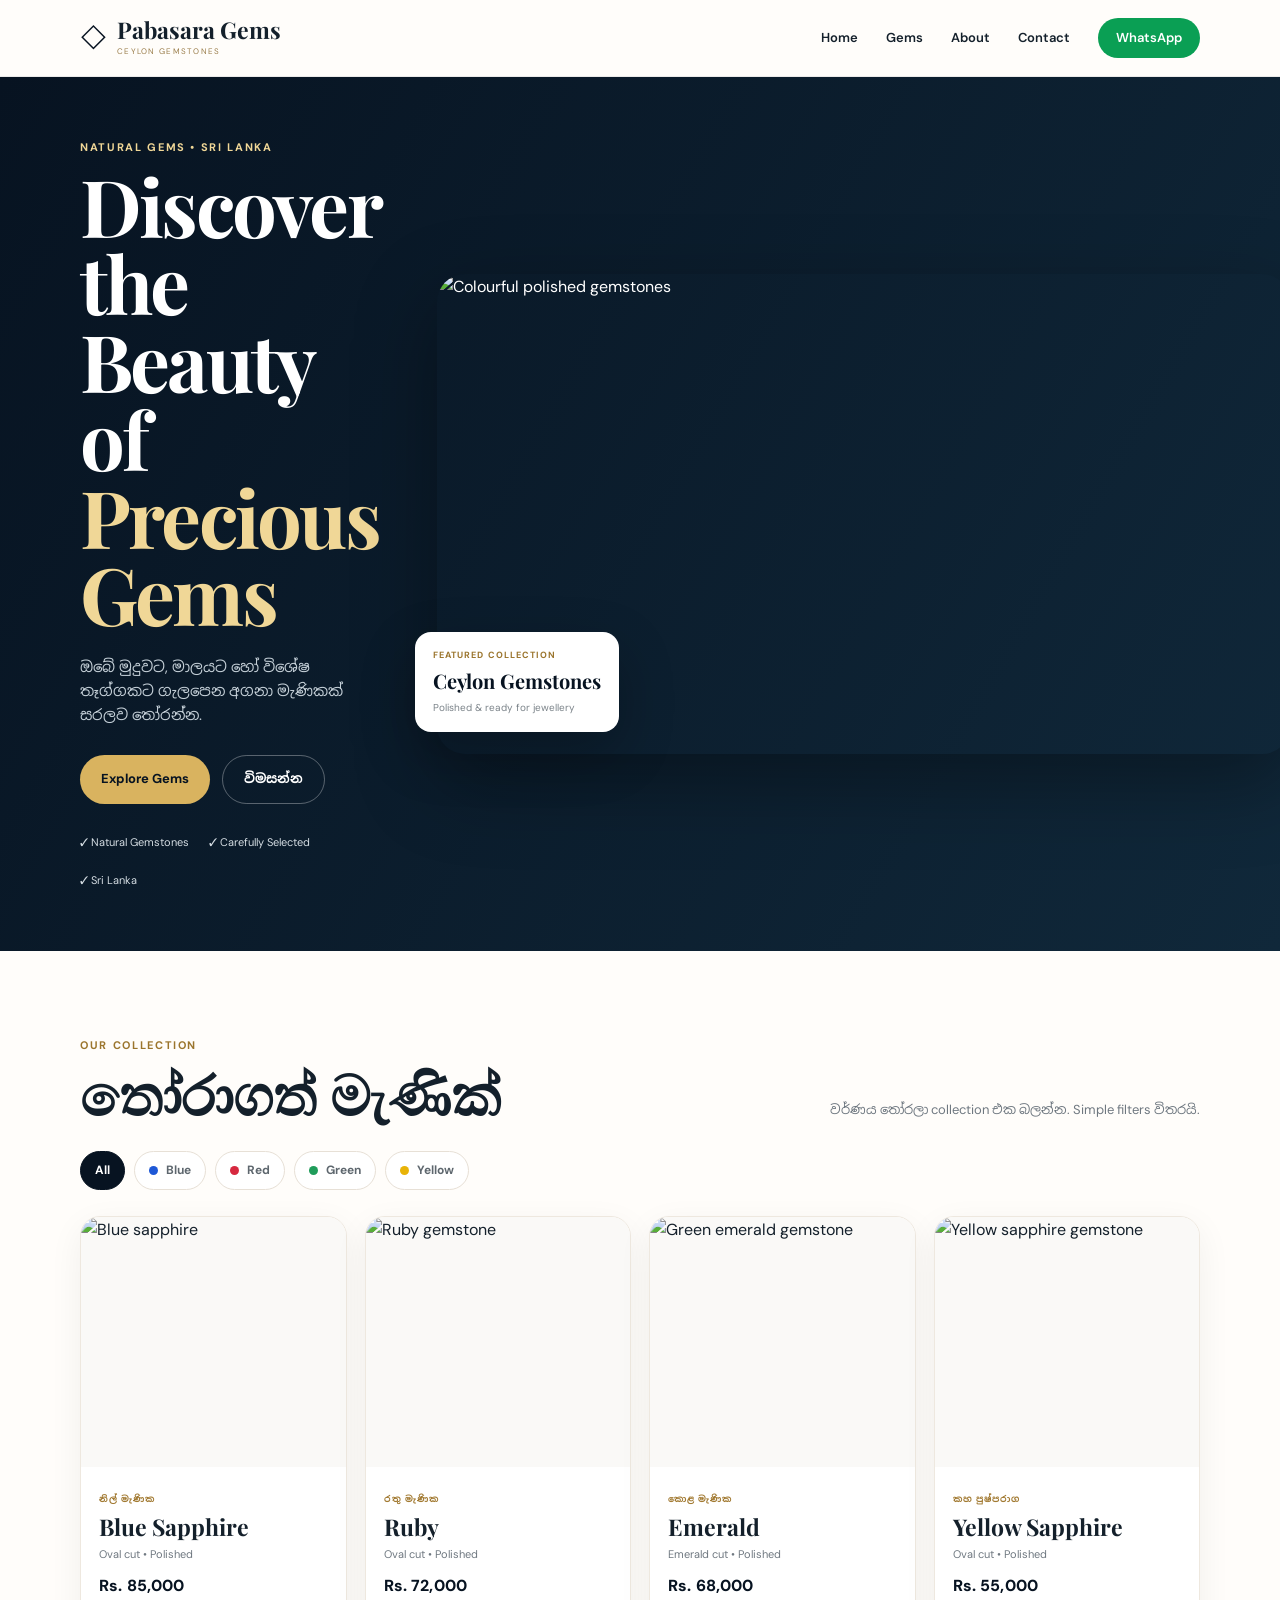
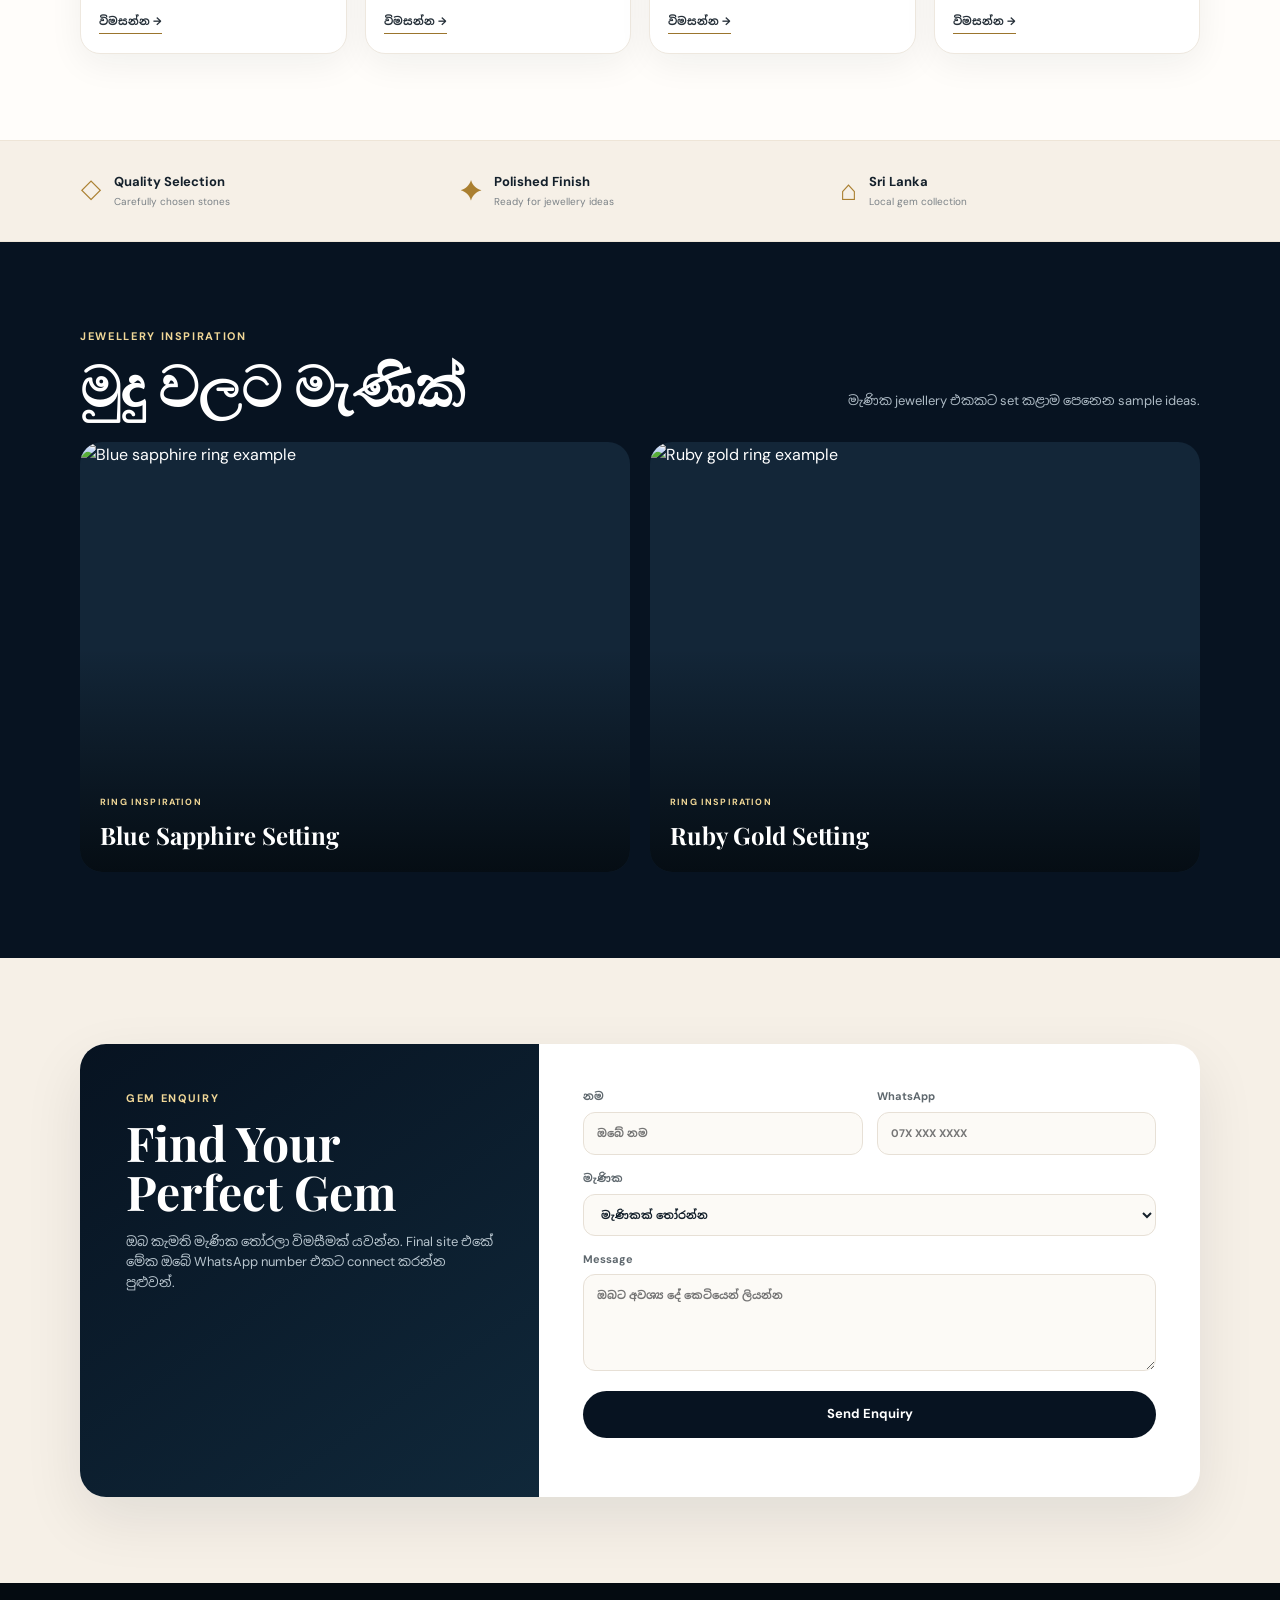
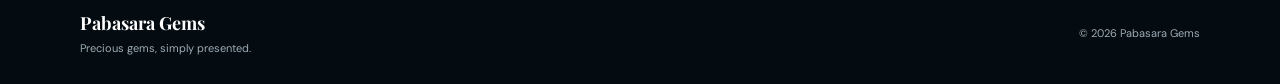
==== commit 2cf4e116: "Add files via upload" ====
--- a/index.html
+++ b/index.html
@@ -3,32 +3,33 @@
 <head>
   <meta charset="utf-8">
   <meta name="viewport" content="width=device-width, initial-scale=1">
-  <meta name="theme-color" content="#09131b">
-  <meta name="description" content="Pabasara Gems - a simple gemstone collection and jewellery enquiry website.">
+  <meta name="theme-color" content="#071321">
+  <meta name="description" content="Pabasara Gems - simple gemstone collection and jewellery enquiry website.">
   <title>Pabasara Gems</title>
   <link rel="preconnect" href="https://fonts.googleapis.com">
   <link rel="preconnect" href="https://fonts.gstatic.com" crossorigin>
-  <link href="https://fonts.googleapis.com/css2?family=DM+Sans:wght@400;500;600;700&family=Noto+Sans+Sinhala:wght@400;500;600;700&family=Playfair+Display:wght@500;600&display=swap" rel="stylesheet">
+  <link href="https://fonts.googleapis.com/css2?family=DM+Sans:wght@400;500;600;700&family=Noto+Sans+Sinhala:wght@400;500;600;700&family=Playfair+Display:wght@600;700&display=swap" rel="stylesheet">
   <link rel="stylesheet" href="styles.css">
 </head>
 <body>
   <header class="site-header">
-    <div class="container nav">
+    <div class="container nav-wrap">
       <a class="brand" href="#home" aria-label="Pabasara Gems home">
-        <span class="brand-mark">◆</span>
-        <span>
+        <span class="brand-icon">◇</span>
+        <span class="brand-copy">
           <strong>Pabasara Gems</strong>
           <small>CEYLON GEMSTONES</small>
         </span>
       </a>
 
-      <button class="menu-toggle" aria-label="Open menu" aria-expanded="false">☰</button>
+      <button class="menu-btn" type="button" aria-label="Open menu" aria-expanded="false">☰</button>
 
       <nav class="nav-links" aria-label="Main navigation">
-        <a href="#home">මුල් පිටුව</a>
-        <a href="#collection">මැණික්</a>
-        <a href="#jewellery">ආභරණ</a>
-        <a class="nav-button" href="#enquiry">විමසන්න</a>
+        <a href="#home">Home</a>
+        <a href="#gems">Gems</a>
+        <a href="#about">About</a>
+        <a href="#contact">Contact</a>
+        <a class="nav-cta" href="#contact">WhatsApp</a>
       </nav>
     </div>
   </header>
@@ -37,102 +38,159 @@
     <section class="hero" id="home">
       <div class="container hero-grid">
         <div class="hero-copy">
-          <p class="eyebrow">Natural beauty from Sri Lanka</p>
+          <p class="eyebrow">Natural Gems • Sri Lanka</p>
           <h1>Discover the Beauty of <span>Precious Gems</span></h1>
           <p class="hero-text">ඔබේ මුදුවට, මාලයට හෝ විශේෂ තෑග්ගකට ගැලපෙන අගනා මැණිකක් සරලව තෝරන්න.</p>
           <div class="hero-actions">
-            <a class="btn btn-gold" href="#collection">මැණික් බලන්න</a>
-            <a class="btn btn-outline" href="#enquiry">WhatsApp විමසීම</a>
-          </div>
-        </div>
-
-        <div class="hero-image-wrap">
-          <img class="hero-image" src="https://images.pexels.com/photos/17486880/pexels-photo-17486880/free-photo-of-ring-with-blue-gemstone.jpeg?auto=compress&cs=tinysrgb&w=1200" alt="Blue gemstone ring">
-          <div class="hero-card">
-            <small>FEATURED</small>
-            <strong>Blue Sapphire</strong>
-            <span>Ring inspiration</span>
-          </div>
-        </div>
-      </div>
-    </section>
-
-    <section class="section collection" id="collection">
+            <a class="btn btn-gold" href="#gems">Explore Gems</a>
+            <a class="btn btn-outline" href="#contact">විමසන්න</a>
+          </div>
+          <div class="hero-points">
+            <span>✓ Natural Gemstones</span>
+            <span>✓ Carefully Selected</span>
+            <span>✓ Sri Lanka</span>
+          </div>
+        </div>
+
+        <div class="hero-media">
+          <img src="images/hero-gems.webp" alt="Colourful polished gemstones" width="1600" height="900">
+          <div class="floating-card">
+            <small>FEATURED COLLECTION</small>
+            <strong>Ceylon Gemstones</strong>
+            <span>Polished & ready for jewellery</span>
+          </div>
+        </div>
+      </div>
+    </section>
+
+    <section class="section gems-section" id="gems">
       <div class="container">
-        <div class="section-heading">
+        <div class="section-head">
           <div>
             <p class="eyebrow dark">Our Collection</p>
             <h2>තෝරාගත් මැණික්</h2>
           </div>
-          <p>වර්ණය අනුව ලේසියෙන් බලන්න. වැඩි filters නැහැ.</p>
-        </div>
-
-        <div class="filters" aria-label="Gem colour filters">
-          <button class="filter active" data-color="all">සියල්ල</button>
-          <button class="filter" data-color="blue"><i class="dot blue"></i>නිල්</button>
-          <button class="filter" data-color="red"><i class="dot red"></i>රතු</button>
-          <button class="filter" data-color="green"><i class="dot green"></i>කොළ</button>
-          <button class="filter" data-color="yellow"><i class="dot yellow"></i>කහ</button>
-        </div>
-
-        <div id="gemGrid" class="gem-grid" aria-live="polite"></div>
-      </div>
-    </section>
-
-    <section class="section jewellery" id="jewellery">
+          <p>වර්ණය තෝරලා collection එක බලන්න. Simple filters විතරයි.</p>
+        </div>
+
+        <div class="filters" aria-label="Filter gemstones by colour">
+          <button class="filter-btn active" type="button" data-filter="all">All</button>
+          <button class="filter-btn" type="button" data-filter="blue"><span class="dot blue"></span>Blue</button>
+          <button class="filter-btn" type="button" data-filter="red"><span class="dot red"></span>Red</button>
+          <button class="filter-btn" type="button" data-filter="green"><span class="dot green"></span>Green</button>
+          <button class="filter-btn" type="button" data-filter="yellow"><span class="dot yellow"></span>Yellow</button>
+        </div>
+
+        <div class="gem-grid">
+          <article class="gem-card" data-color="blue">
+            <div class="gem-image"><img src="images/blue-sapphire.webp" alt="Blue sapphire" loading="lazy"></div>
+            <div class="gem-info">
+              <span class="gem-kicker">නිල් මැණික</span>
+              <h3>Blue Sapphire</h3>
+              <p>Oval cut • Polished</p>
+              <div class="gem-price">Rs. 85,000</div>
+              <button class="text-link enquire-btn" type="button" data-gem="Blue Sapphire">විමසන්න →</button>
+            </div>
+          </article>
+
+          <article class="gem-card" data-color="red">
+            <div class="gem-image"><img src="images/ruby.webp" alt="Ruby gemstone" loading="lazy"></div>
+            <div class="gem-info">
+              <span class="gem-kicker">රතු මැණික</span>
+              <h3>Ruby</h3>
+              <p>Oval cut • Polished</p>
+              <div class="gem-price">Rs. 72,000</div>
+              <button class="text-link enquire-btn" type="button" data-gem="Ruby">විමසන්න →</button>
+            </div>
+          </article>
+
+          <article class="gem-card" data-color="green">
+            <div class="gem-image"><img src="images/emerald.webp" alt="Green emerald gemstone" loading="lazy"></div>
+            <div class="gem-info">
+              <span class="gem-kicker">කොළ මැණික</span>
+              <h3>Emerald</h3>
+              <p>Emerald cut • Polished</p>
+              <div class="gem-price">Rs. 68,000</div>
+              <button class="text-link enquire-btn" type="button" data-gem="Emerald">විමසන්න →</button>
+            </div>
+          </article>
+
+          <article class="gem-card" data-color="yellow">
+            <div class="gem-image dark-image"><img src="images/yellow-sapphire.webp" alt="Yellow sapphire gemstone" loading="lazy"></div>
+            <div class="gem-info">
+              <span class="gem-kicker">කහ පුෂ්පරාග</span>
+              <h3>Yellow Sapphire</h3>
+              <p>Oval cut • Polished</p>
+              <div class="gem-price">Rs. 55,000</div>
+              <button class="text-link enquire-btn" type="button" data-gem="Yellow Sapphire">විමසන්න →</button>
+            </div>
+          </article>
+        </div>
+      </div>
+    </section>
+
+    <section class="about-strip" id="about">
+      <div class="container about-grid">
+        <div class="about-item"><span>◇</span><div><strong>Quality Selection</strong><small>Carefully chosen stones</small></div></div>
+        <div class="about-item"><span>✦</span><div><strong>Polished Finish</strong><small>Ready for jewellery ideas</small></div></div>
+        <div class="about-item"><span>⌂</span><div><strong>Sri Lanka</strong><small>Local gem collection</small></div></div>
+      </div>
+    </section>
+
+    <section class="section jewellery-section">
       <div class="container">
-        <div class="section-heading light-heading">
+        <div class="section-head light-head">
           <div>
             <p class="eyebrow">Jewellery Inspiration</p>
-            <h2>මැණික් ආභරණ වලට</h2>
-          </div>
-          <p>මැණික මුදුවකට හෝ වෙනත් ආභරණයකට දැම්මම පෙනෙන විදිහට sample ideas.</p>
+            <h2>මුදු වලට මැණික්</h2>
+          </div>
+          <p>මැණික jewellery එකකට set කළාම පෙනෙන sample ideas.</p>
         </div>
 
         <div class="jewellery-grid">
-          <article class="jewellery-card large">
-            <img src="https://images.pexels.com/photos/17486880/pexels-photo-17486880/free-photo-of-ring-with-blue-gemstone.jpeg?auto=compress&cs=tinysrgb&w=1200" alt="Blue gemstone ring example">
-            <div><small>RING</small><strong>Classic Sapphire Setting</strong></div>
-          </article>
           <article class="jewellery-card">
-            <img src="https://images.pexels.com/photos/17486892/pexels-photo-17486892.jpeg?auto=compress&cs=tinysrgb&w=1000" alt="Gemstone jewellery example">
-            <div><small>JEWELLERY</small><strong>Elegant Colour Stone</strong></div>
+            <img src="images/blue-sapphire-ring.webp" alt="Blue sapphire ring example" loading="lazy">
+            <div class="overlay-copy">
+              <small>RING INSPIRATION</small>
+              <strong>Blue Sapphire Setting</strong>
+            </div>
           </article>
           <article class="jewellery-card">
-            <img src="https://images.pexels.com/photos/17068456/pexels-photo-17068456.jpeg?auto=compress&cs=tinysrgb&w=1000" alt="Gem ring example">
-            <div><small>RING</small><strong>Modern Gem Setting</strong></div>
-          </article>
-        </div>
-      </div>
-    </section>
-
-    <section class="section enquiry" id="enquiry">
-      <div class="container enquiry-box">
-        <div class="enquiry-intro">
+            <img src="images/ruby-ring.webp" alt="Ruby gold ring example" loading="lazy">
+            <div class="overlay-copy">
+              <small>RING INSPIRATION</small>
+              <strong>Ruby Gold Setting</strong>
+            </div>
+          </article>
+        </div>
+      </div>
+    </section>
+
+    <section class="section contact-section" id="contact">
+      <div class="container contact-box">
+        <div class="contact-copy">
           <p class="eyebrow">Gem Enquiry</p>
-          <h2>ඔබ කැමති මැණික ගැන විමසන්න</h2>
-          <p>නම, WhatsApp number එක සහ කැමති මැණික තෝරලා message එක යවන්න. මේ sample එකේ button එක demo එකක්.</p>
-          <div class="contact-line">✦ Pabasara Gems</div>
-          <div class="contact-line">✦ Sri Lanka</div>
-        </div>
-
-        <form id="enquiryForm" class="enquiry-form">
-          <label>නම
-            <input type="text" name="name" placeholder="ඔබේ නම" required>
-          </label>
-          <label>WhatsApp Number
-            <input type="tel" name="phone" placeholder="07X XXX XXXX" required>
-          </label>
+          <h2>Find Your Perfect Gem</h2>
+          <p>ඔබ කැමති මැණික තෝරලා විමසීමක් යවන්න. Final site එකේ මේක ඔබේ WhatsApp number එකට connect කරන්න පුළුවන්.</p>
+        </div>
+
+        <form class="contact-form" id="contactForm">
+          <div class="field-row">
+            <label>නම<input type="text" name="name" placeholder="ඔබේ නම" required></label>
+            <label>WhatsApp<input type="tel" name="phone" placeholder="07X XXX XXXX" required></label>
+          </div>
           <label>මැණික
-            <select name="gem" id="gemSelect" required>
+            <select id="gemSelect" name="gem" required>
               <option value="">මැණිකක් තෝරන්න</option>
+              <option>Blue Sapphire</option>
+              <option>Ruby</option>
+              <option>Emerald</option>
+              <option>Yellow Sapphire</option>
             </select>
           </label>
-          <label>සටහන
-            <textarea name="message" rows="4" placeholder="මුදුවකටද, loose stone එකක්ද, කැමති වර්ණය වගේ දේවල්..."></textarea>
-          </label>
-          <button class="btn btn-dark" type="submit">විමසීම යවන්න</button>
-          <p id="formNote" class="form-note"></p>
+          <label>Message<textarea name="message" rows="4" placeholder="ඔබට අවශ්‍ය දේ කෙටියෙන් ලියන්න"></textarea></label>
+          <button class="btn btn-dark" type="submit">Send Enquiry</button>
+          <p class="form-note" id="formNote"></p>
         </form>
       </div>
     </section>
--- a/styles.css
+++ b/styles.css
@@ -1,131 +1,131 @@
 :root{
-  --ink:#09131b;
-  --ink-2:#10222f;
-  --cream:#f6f0e6;
-  --paper:#fffdf9;
-  --gold:#d6b46c;
-  --gold-light:#efd9a6;
-  --text:#17212a;
-  --muted:#747b80;
-  --line:#e5ded2;
-  --radius:24px;
+  --navy:#071321;
+  --navy-2:#0d2234;
+  --ink:#14202b;
+  --paper:#fffdfa;
+  --cream:#f6f0e7;
+  --gold:#d9b35f;
+  --gold-soft:#f0d797;
+  --muted:#6f7880;
+  --line:#e7e0d6;
+  --radius:22px;
 }
 *{box-sizing:border-box}
 html{scroll-behavior:smooth}
-body{margin:0;font-family:"DM Sans","Noto Sans Sinhala",Arial,sans-serif;color:var(--text);background:var(--paper);line-height:1.6}
-a{text-decoration:none;color:inherit}
+body{margin:0;font-family:"DM Sans","Noto Sans Sinhala",Arial,sans-serif;color:var(--ink);background:var(--paper);line-height:1.6}
+a{color:inherit;text-decoration:none}
 img{display:block;width:100%}
 button,input,select,textarea{font:inherit}
 button{cursor:pointer}
-.container{width:min(1140px,92vw);margin:0 auto}
-.section{padding:92px 0}
-.eyebrow{margin:0 0 12px;color:var(--gold-light);font-size:11px;font-weight:700;letter-spacing:.17em;text-transform:uppercase}
-.eyebrow.dark{color:#9b742e}
+.container{width:min(1120px,92vw);margin:0 auto}
+.section{padding:86px 0}
+.eyebrow{margin:0 0 10px;color:var(--gold-soft);font-size:11px;font-weight:700;letter-spacing:.15em;text-transform:uppercase}
+.eyebrow.dark{color:#9b752d}
 
-.site-header{position:sticky;top:0;z-index:50;background:rgba(255,253,249,.92);backdrop-filter:blur(14px);border-bottom:1px solid rgba(9,19,27,.08)}
-.nav{height:78px;display:flex;align-items:center;justify-content:space-between;gap:28px}
-.brand{display:flex;align-items:center;gap:12px}
-.brand-mark{width:42px;height:42px;display:grid;place-items:center;border-radius:12px;background:var(--ink);color:var(--gold);font-size:20px}
-.brand strong{display:block;font-family:"Playfair Display",serif;font-size:23px;line-height:1}
-.brand small{display:block;margin-top:5px;color:#9b8060;font-size:9px;letter-spacing:.17em}
-.nav-links{display:flex;align-items:center;gap:26px;font-size:13px;font-weight:600}
-.nav-links>a{padding:10px 0}
-.nav-button{padding:10px 17px!important;border-radius:999px;background:var(--ink);color:#fff}
-.menu-toggle{display:none;border:0;background:transparent;font-size:24px;color:var(--ink)}
+.site-header{position:sticky;top:0;z-index:50;background:rgba(255,253,250,.94);backdrop-filter:blur(14px);border-bottom:1px solid rgba(7,19,33,.08)}
+.nav-wrap{height:76px;display:flex;align-items:center;justify-content:space-between;gap:28px}
+.brand{display:flex;align-items:center;gap:10px}
+.brand-icon{font-size:34px;line-height:1;color:var(--navy)}
+.brand-copy strong{display:block;font-family:"Playfair Display",serif;font-size:23px;line-height:1}
+.brand-copy small{display:block;margin-top:4px;font-size:8px;letter-spacing:.16em;color:#9a7d4a}
+.nav-links{display:flex;align-items:center;gap:28px;font-size:13px;font-weight:600}
+.nav-links a{transition:.2s}
+.nav-links a:hover{color:#9b752d}
+.nav-cta{background:#0a9f54;color:white!important;padding:10px 18px;border-radius:999px}
+.menu-btn{display:none;border:0;background:transparent;color:var(--navy);font-size:24px}
 
-.hero{background:linear-gradient(120deg,#071018,#102433);color:#fff;overflow:hidden}
-.hero-grid{min-height:690px;display:grid;grid-template-columns:1fr .95fr;gap:70px;align-items:center;padding:65px 0}
-.hero h1{font-family:"Playfair Display",serif;font-size:clamp(54px,7vw,90px);line-height:.94;letter-spacing:-.045em;font-weight:500;margin:0 0 24px;max-width:700px}
-.hero h1 span{color:var(--gold-light)}
-.hero-text{max-width:580px;color:#c0cad2;font-size:15px;margin:0}
-.hero-actions{display:flex;gap:12px;flex-wrap:wrap;margin-top:30px}
-.btn{border:0;border-radius:999px;padding:13px 20px;font-weight:700;font-size:13px;display:inline-flex;align-items:center;justify-content:center}
-.btn-gold{background:var(--gold);color:var(--ink)}
+.hero{background:linear-gradient(120deg,#071321,#10283a);color:#fff;overflow:hidden}
+.hero-grid{min-height:650px;display:grid;grid-template-columns:.88fr 1.12fr;gap:58px;align-items:center;padding:62px 0}
+.hero h1{font-family:"Playfair Display",serif;font-size:clamp(54px,6.2vw,82px);line-height:.98;letter-spacing:-.035em;margin:0 0 22px;max-width:650px}
+.hero h1 span{color:var(--gold-soft)}
+.hero-text{max-width:570px;margin:0;color:#c4cfd7;font-size:15px}
+.hero-actions{display:flex;gap:12px;flex-wrap:wrap;margin-top:28px}
+.btn{display:inline-flex;align-items:center;justify-content:center;border:0;border-radius:999px;padding:13px 21px;font-size:13px;font-weight:700}
+.btn-gold{background:var(--gold);color:var(--navy)}
 .btn-outline{border:1px solid rgba(255,255,255,.32);color:#fff;background:transparent}
-.btn-dark{background:var(--ink);color:#fff;width:100%}
-.hero-image-wrap{position:relative;min-height:520px}
-.hero-image{height:520px;object-fit:cover;border-radius:34px 34px 100px 34px;box-shadow:0 34px 90px rgba(0,0,0,.35)}
-.hero-card{position:absolute;left:-28px;bottom:30px;background:#fff;color:var(--ink);padding:18px 20px;border-radius:18px;box-shadow:0 18px 50px rgba(0,0,0,.22);min-width:205px}
-.hero-card small{display:block;color:#9b742e;font-size:9px;letter-spacing:.14em;font-weight:700}
-.hero-card strong{display:block;font-family:"Playfair Display",serif;font-size:21px;margin:3px 0}
-.hero-card span{font-size:11px;color:#7b8085}
+.btn-dark{background:var(--navy);color:#fff;width:100%}
+.hero-points{display:flex;gap:20px;flex-wrap:wrap;margin-top:30px;color:#d5dde3;font-size:11px}
+.hero-media{position:relative}
+.hero-media>img{height:480px;object-fit:cover;border-radius:28px;box-shadow:0 28px 80px rgba(0,0,0,.34)}
+.floating-card{position:absolute;left:-22px;bottom:22px;background:#fff;color:var(--navy);border-radius:16px;padding:16px 18px;box-shadow:0 20px 55px rgba(0,0,0,.24)}
+.floating-card small{display:block;color:#9b752d;font-size:9px;letter-spacing:.12em;font-weight:700}
+.floating-card strong{display:block;font-family:"Playfair Display",serif;font-size:20px;margin:3px 0}
+.floating-card span{display:block;color:#7b8389;font-size:10px}
 
-.section-heading{display:flex;align-items:flex-end;justify-content:space-between;gap:32px;margin-bottom:34px}
-.section-heading h2{font-family:"Playfair Display",serif;font-size:clamp(38px,5vw,60px);line-height:1;margin:0;font-weight:500}
-.section-heading>p{max-width:430px;margin:0;color:var(--muted);font-size:13px}
-.filters{display:flex;gap:9px;flex-wrap:wrap;margin-bottom:28px}
-.filter{border:1px solid var(--line);background:#fff;border-radius:999px;padding:9px 14px;font-size:12px;font-weight:700;color:#5f666b;display:flex;align-items:center;gap:7px}
-.filter.active,.filter:hover{background:var(--ink);border-color:var(--ink);color:#fff}
-.dot{width:10px;height:10px;border-radius:50%;display:inline-block}
-.dot.blue{background:#2d69bb}.dot.red{background:#b52d39}.dot.green{background:#4c8b59}.dot.yellow{background:#ddb534}
-.gem-grid{display:grid;grid-template-columns:repeat(3,1fr);gap:22px}
-.gem-card{background:#fff;border:1px solid var(--line);border-radius:22px;overflow:hidden;transition:.25s}
-.gem-card:hover{transform:translateY(-5px);box-shadow:0 16px 44px rgba(9,19,27,.10)}
-.gem-card img{height:285px;object-fit:cover;background:#ece7de}
-.gem-body{padding:18px}
-.gem-label{font-size:9px;color:#9b742e;letter-spacing:.13em;font-weight:700;text-transform:uppercase}
-.gem-card h3{font-family:"Playfair Display",serif;font-size:23px;margin:4px 0 8px;line-height:1.1}
-.gem-meta{display:flex;justify-content:space-between;gap:12px;color:var(--muted);font-size:11px}
-.gem-action{margin-top:15px;display:inline-flex;font-size:11px;font-weight:700;border-bottom:1px solid #9e7a38;padding-bottom:2px}
+.section-head{display:flex;align-items:flex-end;justify-content:space-between;gap:28px;margin-bottom:30px}
+.section-head h2{font-family:"Playfair Display",serif;font-size:clamp(38px,5vw,56px);line-height:1;margin:0}
+.section-head>p{max-width:390px;margin:0;color:var(--muted);font-size:13px}
+.filters{display:flex;gap:9px;flex-wrap:wrap;margin-bottom:26px}
+.filter-btn{display:flex;align-items:center;gap:8px;border:1px solid var(--line);background:#fff;color:#5e676e;border-radius:999px;padding:9px 14px;font-size:12px;font-weight:700}
+.filter-btn.active{background:var(--navy);border-color:var(--navy);color:#fff}
+.dot{width:9px;height:9px;border-radius:50%;display:inline-block}.blue{background:#1e58d6}.red{background:#d6283f}.green{background:#1f9c5a}.yellow{background:#e8b308}
+.gem-grid{display:grid;grid-template-columns:repeat(4,1fr);gap:18px}
+.gem-card{background:#fff;border:1px solid #eee8df;border-radius:20px;overflow:hidden;box-shadow:0 10px 35px rgba(23,31,38,.06);transition:.25s}
+.gem-card:hover{transform:translateY(-4px);box-shadow:0 18px 45px rgba(23,31,38,.10)}
+.gem-card.hidden{display:none}
+.gem-image{height:250px;background:#faf9f7;overflow:hidden}
+.gem-image img{height:100%;object-fit:cover;transition:.35s}
+.gem-card:hover .gem-image img{transform:scale(1.025)}
+.gem-info{padding:17px 18px 19px}
+.gem-kicker{font-size:9px;letter-spacing:.12em;color:#a27a32;font-weight:700;text-transform:uppercase}
+.gem-info h3{font-family:"Playfair Display",serif;font-size:23px;line-height:1.1;margin:4px 0 7px}
+.gem-info p{margin:0;color:var(--muted);font-size:11px}
+.gem-price{margin-top:10px;color:var(--navy);font-size:16px;font-weight:800;letter-spacing:.01em}
+.text-link{margin-top:14px;padding:0 0 2px;border:0;border-bottom:1px solid #9b752d;background:transparent;color:#27313a;font-size:11px;font-weight:700}
 
-.jewellery{background:var(--ink);color:#fff}
-.light-heading>p{color:#9daab4}
-.jewellery-grid{display:grid;grid-template-columns:1.2fr .8fr .8fr;gap:18px}
-.jewellery-card{height:365px;border-radius:22px;overflow:hidden;position:relative;background:#172b38}
-.jewellery-card.large{height:365px}
-.jewellery-card img{height:100%;object-fit:cover;opacity:.9;transition:.4s}
-.jewellery-card:hover img{transform:scale(1.04);opacity:.76}
-.jewellery-card:after{content:"";position:absolute;inset:0;background:linear-gradient(180deg,transparent 45%,rgba(4,10,14,.88))}
-.jewellery-card div{position:absolute;left:18px;right:18px;bottom:17px;z-index:2}
-.jewellery-card small{color:var(--gold-light);font-size:9px;letter-spacing:.14em;font-weight:700}
-.jewellery-card strong{display:block;font-family:"Playfair Display",serif;font-size:20px;margin-top:3px}
+.about-strip{background:var(--cream);border-top:1px solid #eee5d7;border-bottom:1px solid #eee5d7}
+.about-grid{display:grid;grid-template-columns:repeat(3,1fr);gap:20px;padding:28px 0}
+.about-item{display:flex;align-items:center;gap:12px}
+.about-item>span{font-size:28px;color:#aa7f30}
+.about-item strong{display:block;font-size:13px}
+.about-item small{display:block;color:#7b8287;font-size:10px;margin-top:2px}
 
-.enquiry{background:var(--cream)}
-.enquiry-box{display:grid;grid-template-columns:.9fr 1.1fr;background:#fff;border-radius:28px;overflow:hidden;box-shadow:0 22px 70px rgba(9,19,27,.10)}
-.enquiry-intro{padding:48px;background:linear-gradient(145deg,#09131b,#142c3b);color:#fff}
-.enquiry-intro h2{font-family:"Playfair Display",serif;font-size:46px;line-height:1.04;font-weight:500;margin:0 0 18px}
-.enquiry-intro>p{color:#b8c4cc;font-size:13px;max-width:430px}
-.contact-line{margin-top:18px;color:#e2c57f;font-size:12px}
-.enquiry-form{padding:48px;display:grid;gap:16px}
-.enquiry-form label{font-size:11px;font-weight:700;color:#5d6469}
-.enquiry-form input,.enquiry-form select,.enquiry-form textarea{width:100%;margin-top:7px;border:1px solid var(--line);border-radius:13px;background:#fcfaf6;padding:12px 13px;outline:none;color:var(--text)}
-.enquiry-form input:focus,.enquiry-form select:focus,.enquiry-form textarea:focus{border-color:#b28b47;box-shadow:0 0 0 3px rgba(178,139,71,.10)}
-.form-note{font-size:11px;color:#7a7f83;text-align:center;margin:0}
+.jewellery-section{background:var(--navy);color:#fff}
+.light-head>p{color:#aebbc5}
+.jewellery-grid{display:grid;grid-template-columns:1fr 1fr;gap:20px}
+.jewellery-card{height:430px;position:relative;overflow:hidden;border-radius:22px;background:#132638}
+.jewellery-card img{height:100%;object-fit:cover;transition:.4s}
+.jewellery-card:hover img{transform:scale(1.035)}
+.jewellery-card:after{content:"";position:absolute;inset:0;background:linear-gradient(180deg,transparent 48%,rgba(3,9,14,.86))}
+.overlay-copy{position:absolute;left:20px;right:20px;bottom:18px;z-index:2}
+.overlay-copy small{color:var(--gold-soft);font-size:9px;letter-spacing:.13em;font-weight:700}
+.overlay-copy strong{display:block;font-family:"Playfair Display",serif;font-size:24px;margin-top:3px}
 
-.footer{background:#050b10;color:#aab5bd;padding:28px 0}
-.footer-row{display:flex;justify-content:space-between;align-items:center;gap:24px;font-size:11px}
-.footer strong{display:block;color:#fff;font-family:"Playfair Display",serif;font-size:18px}
-.footer span{display:block;margin-top:3px}
-.footer p{margin:0}
+.contact-section{background:var(--cream)}
+.contact-box{display:grid;grid-template-columns:.82fr 1.18fr;background:#fff;border-radius:26px;overflow:hidden;box-shadow:0 22px 60px rgba(12,24,34,.09)}
+.contact-copy{padding:46px;background:linear-gradient(145deg,#071321,#10283a);color:#fff}
+.contact-copy h2{font-family:"Playfair Display",serif;font-size:48px;line-height:1.02;margin:0 0 16px}
+.contact-copy p:last-child{color:#b8c5ce;font-size:13px}
+.contact-form{padding:44px;display:grid;gap:15px}
+.field-row{display:grid;grid-template-columns:1fr 1fr;gap:14px}
+.contact-form label{font-size:11px;font-weight:700;color:#5f686e}
+.contact-form input,.contact-form select,.contact-form textarea{width:100%;margin-top:6px;border:1px solid var(--line);border-radius:12px;background:#fcfaf6;padding:12px 13px;outline:none;color:var(--ink)}
+.contact-form input:focus,.contact-form select:focus,.contact-form textarea:focus{border-color:#b58a3b;box-shadow:0 0 0 3px rgba(181,138,59,.10)}
+.form-note{margin:0;text-align:center;color:#7b8287;font-size:11px}
 
-@media(max-width:900px){
-  .menu-toggle{display:block}
-  .nav-links{display:none;position:absolute;left:4vw;right:4vw;top:70px;background:#fff;border:1px solid var(--line);border-radius:18px;padding:14px;box-shadow:0 18px 50px rgba(9,19,27,.13);flex-direction:column;align-items:stretch;gap:2px}
-  .nav-links.open{display:flex}
-  .nav-links a{padding:10px 12px}
-  .nav-button{text-align:center;margin-top:4px}
-  .hero-grid{grid-template-columns:1fr;min-height:auto;padding:78px 0 68px;gap:48px}
-  .hero-image-wrap{min-height:450px}
-  .hero-image{height:450px}
-  .hero-card{left:16px;bottom:18px}
-  .section-heading{align-items:flex-start;flex-direction:column;gap:14px}
+.footer{background:#040b11;color:#9eabb4;padding:26px 0}
+.footer-row{display:flex;justify-content:space-between;align-items:center;gap:20px;font-size:11px}
+.footer strong{display:block;font-family:"Playfair Display",serif;color:#fff;font-size:18px}
+.footer span{display:block;margin-top:2px}.footer p{margin:0}
+
+@media(max-width:960px){
+  .menu-btn{display:block}
+  .nav-links{display:none;position:absolute;top:68px;left:4vw;right:4vw;flex-direction:column;align-items:stretch;gap:2px;background:#fff;border:1px solid var(--line);border-radius:17px;padding:12px;box-shadow:0 18px 45px rgba(7,19,33,.14)}
+  .nav-links.open{display:flex}.nav-links a{padding:10px 12px}.nav-cta{text-align:center;margin-top:4px}
+  .hero-grid{grid-template-columns:1fr;gap:44px;padding:72px 0}
+  .hero-media>img{height:450px}.floating-card{left:16px}
   .gem-grid{grid-template-columns:repeat(2,1fr)}
-  .jewellery-grid{grid-template-columns:1fr 1fr}
-  .jewellery-card.large{grid-column:1/-1}
-  .enquiry-box{grid-template-columns:1fr}
+  .contact-box{grid-template-columns:1fr}
 }
-@media(max-width:620px){
-  .section{padding:70px 0}
-  .brand strong{font-size:20px}
-  .hero h1{font-size:52px}
-  .hero-image-wrap{min-height:380px}
-  .hero-image{height:380px;border-radius:26px 26px 70px 26px}
-  .gem-grid{grid-template-columns:1fr}
-  .gem-card img{height:300px}
-  .jewellery-grid{grid-template-columns:1fr}
-  .jewellery-card.large{grid-column:auto}
-  .jewellery-card{height:315px}
-  .enquiry-intro,.enquiry-form{padding:32px 24px}
-  .enquiry-intro h2{font-size:38px}
+@media(max-width:650px){
+  .section{padding:68px 0}
+  .brand-copy strong{font-size:20px}.brand-icon{font-size:30px}
+  .hero h1{font-size:52px}.hero-media>img{height:350px;border-radius:22px}.floating-card{right:14px;left:14px;bottom:14px}
+  .hero-points{gap:12px}
+  .section-head{align-items:flex-start;flex-direction:column;gap:12px}
+  .gem-grid{grid-template-columns:1fr}.gem-image{height:300px}
+  .about-grid{grid-template-columns:1fr;gap:18px}
+  .jewellery-grid{grid-template-columns:1fr}.jewellery-card{height:340px}
+  .contact-copy,.contact-form{padding:30px 23px}.contact-copy h2{font-size:40px}.field-row{grid-template-columns:1fr}
   .footer-row{flex-direction:column;align-items:flex-start}
 }
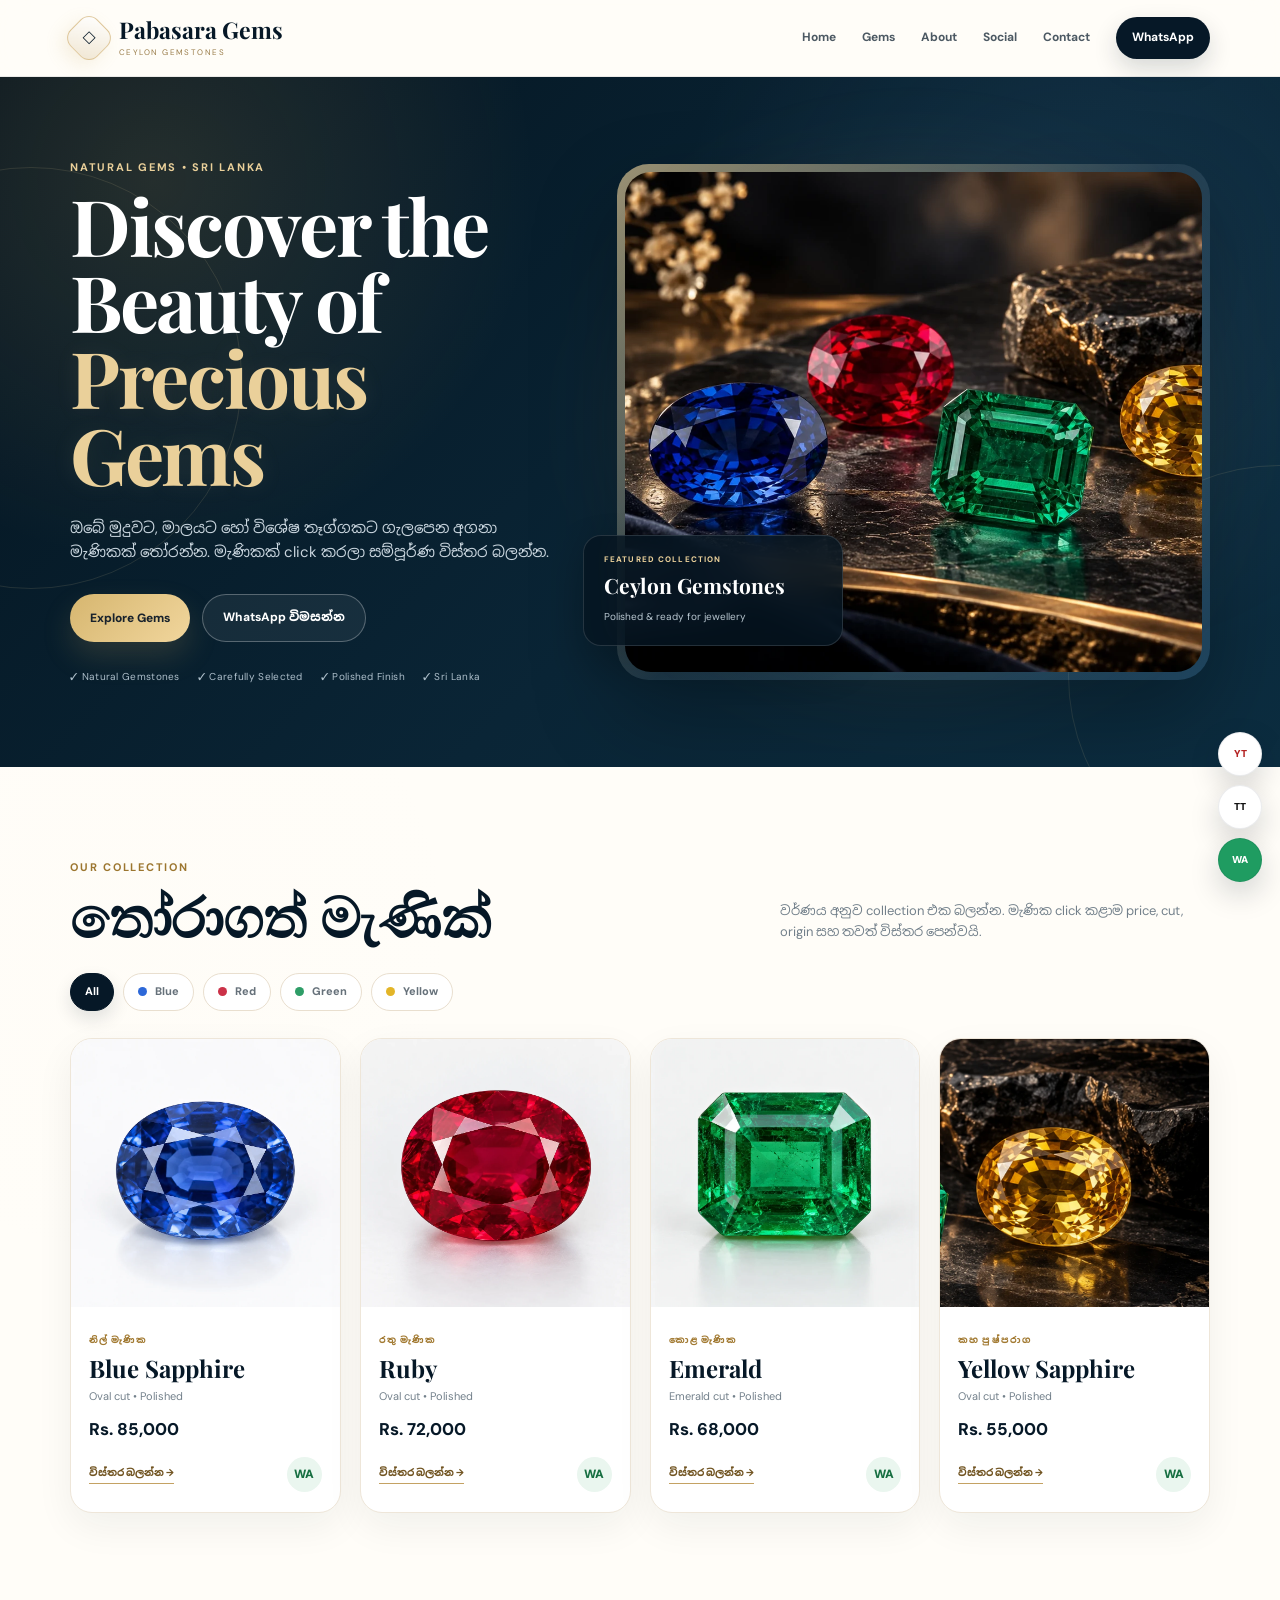
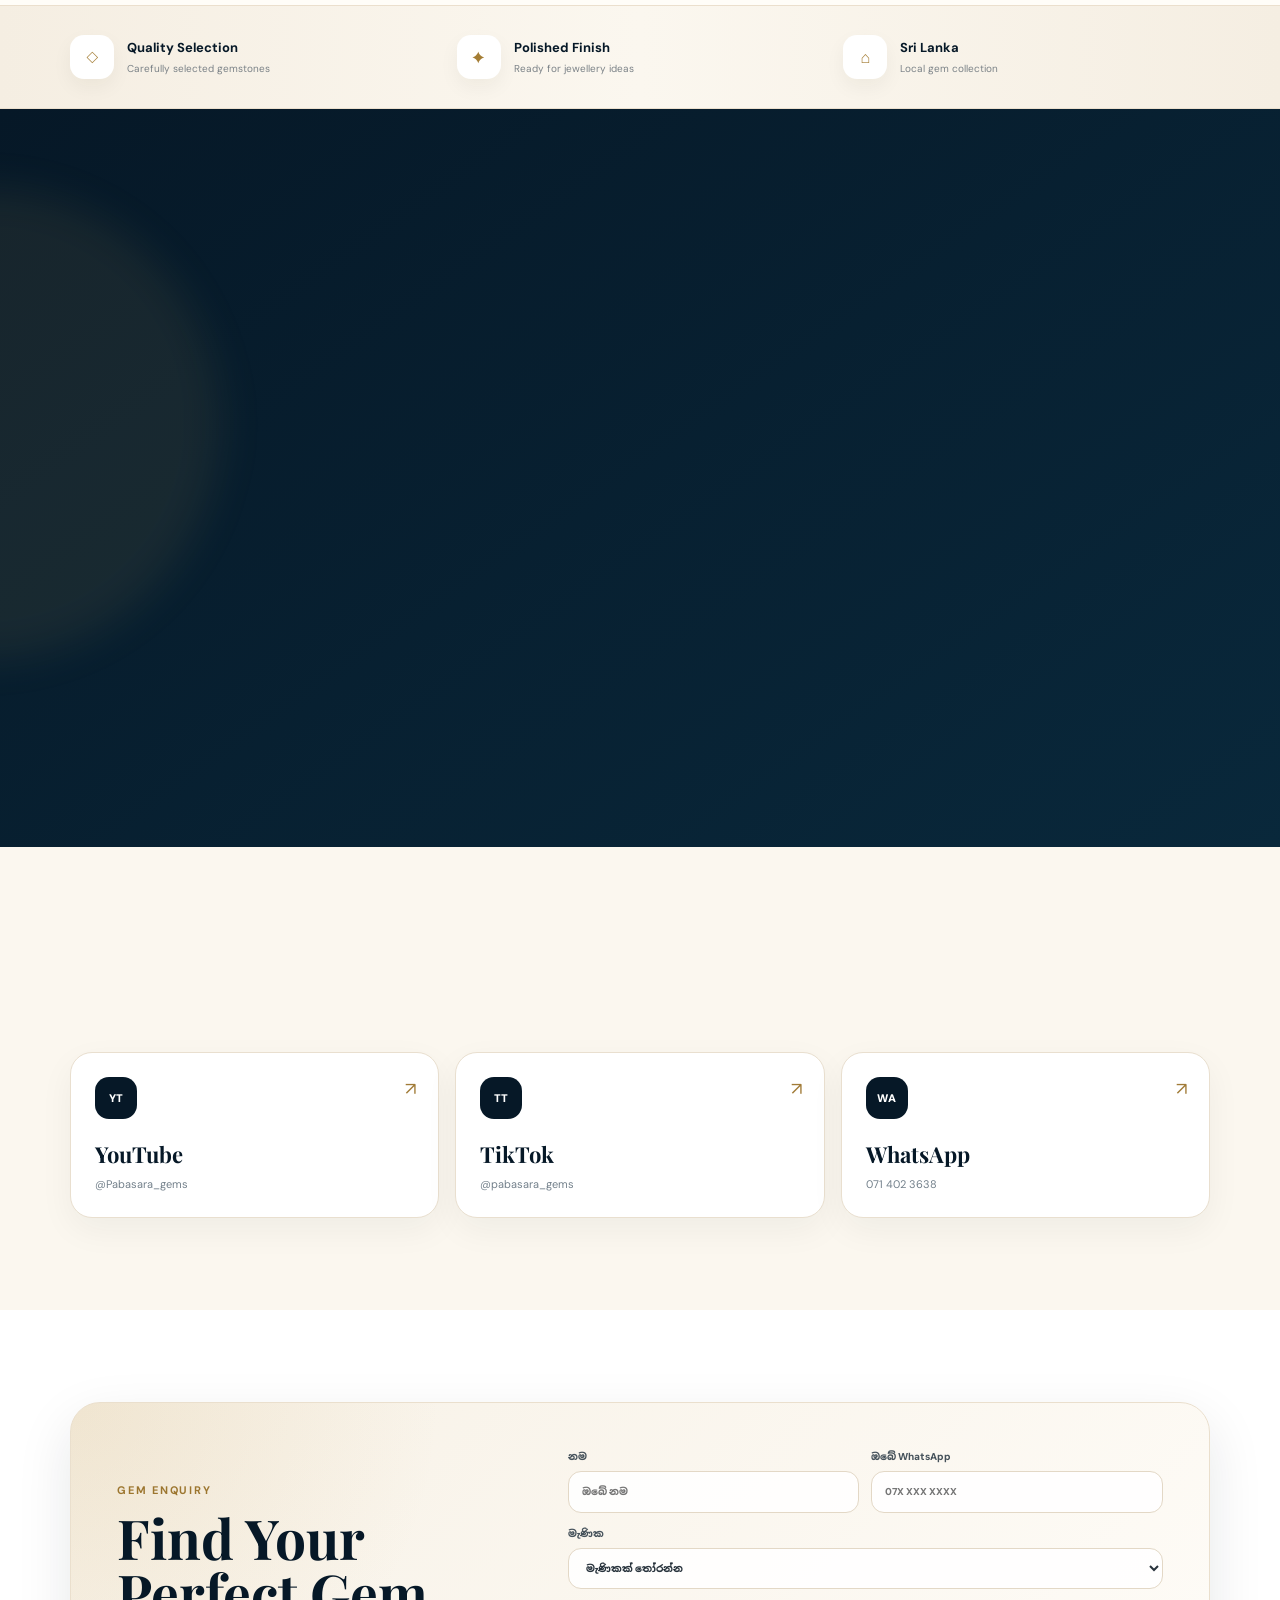
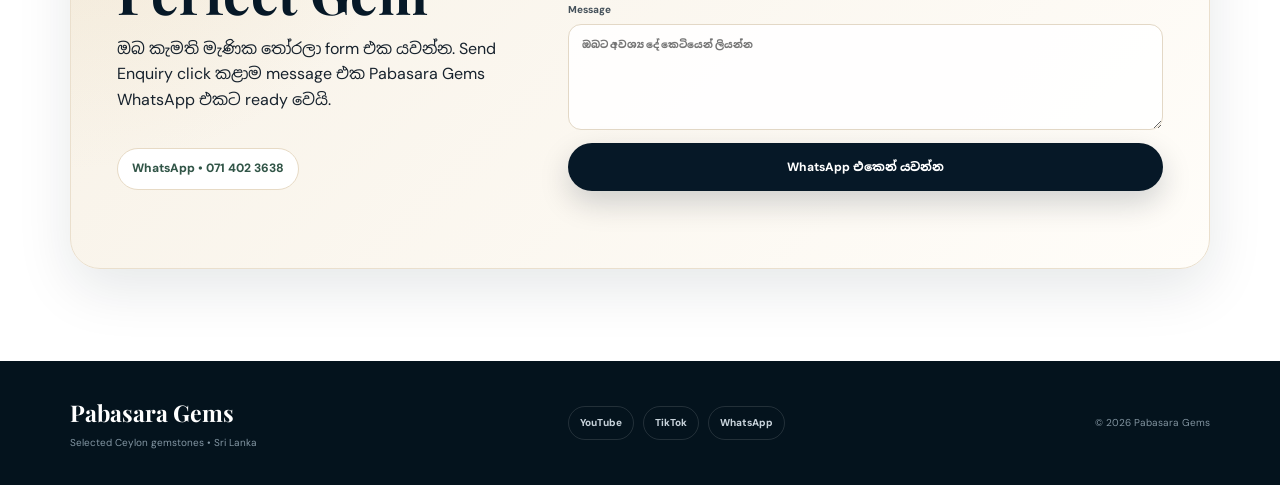
==== commit f0dec964: "Add files via upload" ====
--- a/index.html
+++ b/index.html
@@ -3,19 +3,1016 @@
 <head>
   <meta charset="utf-8">
   <meta name="viewport" content="width=device-width, initial-scale=1">
-  <meta name="theme-color" content="#071321">
-  <meta name="description" content="Pabasara Gems - simple gemstone collection and jewellery enquiry website.">
-  <title>Pabasara Gems</title>
+  <meta name="theme-color" content="#061827">
+  <meta name="description" content="Pabasara Gems - selected Ceylon gemstones and jewellery inspiration in Sri Lanka.">
+  <title>Pabasara Gems | Ceylon Gemstones</title>
+
   <link rel="preconnect" href="https://fonts.googleapis.com">
   <link rel="preconnect" href="https://fonts.gstatic.com" crossorigin>
   <link href="https://fonts.googleapis.com/css2?family=DM+Sans:wght@400;500;600;700&family=Noto+Sans+Sinhala:wght@400;500;600;700&family=Playfair+Display:wght@600;700&display=swap" rel="stylesheet">
-  <link rel="stylesheet" href="styles.css">
+
+  <style>
+    :root {
+      --navy:#061827;
+      --navy-2:#0b2638;
+      --navy-3:#12354b;
+      --ink:#17222d;
+      --ivory:#fffdf8;
+      --cream:#f6f0e4;
+      --cream-2:#fbf7ef;
+      --gold:#caa55e;
+      --gold-2:#ead09a;
+      --blue:#416f94;
+      --muted:#73808b;
+      --line:#e9dfcf;
+      --white:#ffffff;
+      --shadow:0 20px 55px rgba(7,25,39,.10);
+      --radius:26px;
+    }
+
+    * { box-sizing:border-box }
+    html { scroll-behavior:smooth }
+    body {
+      margin:0;
+      font-family:"DM Sans","Noto Sans Sinhala",Arial,sans-serif;
+      color:var(--ink);
+      background:var(--ivory);
+      line-height:1.6;
+      overflow-x:hidden;
+    }
+    body.modal-open { overflow:hidden }
+    a { color:inherit; text-decoration:none }
+    img { display:block; width:100% }
+    button,input,select,textarea { font:inherit }
+    button { cursor:pointer }
+    .container { width:min(1140px,92vw); margin:0 auto }
+    .section { padding:92px 0 }
+    .eyebrow {
+      margin:0 0 10px;
+      color:var(--gold-2);
+      font-size:11px;
+      font-weight:700;
+      letter-spacing:.16em;
+      text-transform:uppercase;
+    }
+    .eyebrow.dark { color:#9c762f }
+
+    .site-header {
+      position:sticky;
+      top:0;
+      z-index:60;
+      background:rgba(255,253,248,.88);
+      backdrop-filter:blur(16px);
+      border-bottom:1px solid rgba(6,24,39,.08);
+    }
+    .nav-wrap {
+      min-height:76px;
+      display:flex;
+      align-items:center;
+      justify-content:space-between;
+      gap:28px;
+    }
+    .brand {
+      display:flex;
+      align-items:center;
+      gap:11px;
+    }
+    .brand-mark {
+      width:38px;
+      height:38px;
+      border:1px solid rgba(202,165,94,.55);
+      border-radius:12px;
+      display:grid;
+      place-items:center;
+      transform:rotate(45deg);
+      background:linear-gradient(145deg,#fff,#f0e6d2);
+      box-shadow:0 8px 18px rgba(202,165,94,.16);
+    }
+    .brand-mark span {
+      transform:rotate(-45deg);
+      color:var(--navy);
+      font-size:18px;
+    }
+    .brand-copy strong {
+      display:block;
+      font-family:"Playfair Display",serif;
+      font-size:23px;
+      line-height:1;
+      color:var(--navy);
+    }
+    .brand-copy small {
+      display:block;
+      margin-top:5px;
+      font-size:8px;
+      letter-spacing:.18em;
+      color:#9a7d4a;
+    }
+    .nav-links {
+      display:flex;
+      align-items:center;
+      gap:26px;
+      font-size:12px;
+      font-weight:700;
+      color:#4c5963;
+    }
+    .nav-links a:not(.nav-cta) {
+      position:relative;
+    }
+    .nav-links a:not(.nav-cta)::after {
+      content:"";
+      position:absolute;
+      left:0;
+      right:100%;
+      bottom:-8px;
+      height:2px;
+      background:var(--gold);
+      transition:right .25s ease;
+    }
+    .nav-links a:not(.nav-cta):hover::after { right:0 }
+    .nav-cta {
+      padding:11px 16px;
+      border-radius:999px;
+      background:var(--navy);
+      color:white;
+      box-shadow:0 10px 24px rgba(6,24,39,.16);
+      transition:.25s ease;
+    }
+    .nav-cta:hover { transform:translateY(-2px); background:var(--navy-2) }
+    .menu-btn {
+      display:none;
+      width:44px;
+      height:44px;
+      border:1px solid var(--line);
+      border-radius:13px;
+      background:#fff;
+      color:var(--navy);
+      font-size:20px;
+    }
+
+    .hero {
+      position:relative;
+      min-height:690px;
+      display:grid;
+      align-items:center;
+      overflow:hidden;
+      background:
+        radial-gradient(circle at 12% 15%, rgba(202,165,94,.16), transparent 30%),
+        radial-gradient(circle at 84% 28%, rgba(65,111,148,.19), transparent 34%),
+        linear-gradient(135deg,#04141f,#0a2536 58%,#0c2d40);
+      color:white;
+    }
+    .hero::before,
+    .hero::after {
+      content:"";
+      position:absolute;
+      width:420px;
+      height:420px;
+      border-radius:50%;
+      border:1px solid rgba(234,208,154,.12);
+      pointer-events:none;
+    }
+    .hero::before { left:-180px; top:90px }
+    .hero::after { right:-210px; bottom:-120px }
+    .hero-grid {
+      position:relative;
+      z-index:2;
+      display:grid;
+      grid-template-columns:.9fr 1.1fr;
+      align-items:center;
+      gap:62px;
+      padding:82px 0;
+    }
+    .hero-copy {
+      animation:heroIn .9s ease both;
+    }
+    .hero h1 {
+      margin:0;
+      font-family:"Playfair Display",serif;
+      font-size:clamp(48px,6.4vw,78px);
+      line-height:.98;
+      letter-spacing:-.03em;
+      max-width:650px;
+    }
+    .hero h1 span {
+      color:var(--gold-2);
+      text-shadow:0 0 24px rgba(234,208,154,.09);
+    }
+    .hero-text {
+      max-width:560px;
+      margin:24px 0 0;
+      color:#c9d5de;
+      font-size:15px;
+    }
+    .hero-actions {
+      display:flex;
+      flex-wrap:wrap;
+      gap:12px;
+      margin-top:30px;
+    }
+    .btn {
+      min-height:48px;
+      padding:0 20px;
+      border:0;
+      border-radius:999px;
+      display:inline-flex;
+      align-items:center;
+      justify-content:center;
+      gap:9px;
+      font-weight:800;
+      font-size:12px;
+      transition:transform .22s ease, box-shadow .22s ease, background .22s ease;
+      position:relative;
+      overflow:hidden;
+    }
+    .btn:hover { transform:translateY(-2px) }
+    .btn-gold {
+      background:linear-gradient(135deg,#d6b66f,#f1d69d);
+      color:#18222c;
+      box-shadow:0 14px 30px rgba(202,165,94,.18);
+    }
+    .btn-outline {
+      color:#fff;
+      border:1px solid rgba(255,255,255,.28);
+      background:rgba(255,255,255,.06);
+      backdrop-filter:blur(8px);
+    }
+    .btn-dark {
+      background:var(--navy);
+      color:white;
+      box-shadow:0 12px 30px rgba(6,24,39,.18);
+    }
+    .hero-points {
+      display:flex;
+      flex-wrap:wrap;
+      gap:18px;
+      margin-top:27px;
+      color:#aebfcb;
+      font-size:10px;
+      letter-spacing:.03em;
+    }
+    .hero-media {
+      position:relative;
+      border-radius:32px;
+      padding:8px;
+      background:linear-gradient(135deg,rgba(234,208,154,.65),rgba(255,255,255,.08),rgba(65,111,148,.36));
+      box-shadow:0 35px 85px rgba(0,0,0,.28);
+      animation:mediaIn 1s .12s ease both, softFloat 6s 1.2s ease-in-out infinite;
+    }
+    .hero-media::after {
+      content:"";
+      position:absolute;
+      inset:10%;
+      border-radius:50%;
+      background:rgba(234,208,154,.18);
+      filter:blur(65px);
+      z-index:-1;
+    }
+    .hero-media img {
+      height:500px;
+      object-fit:cover;
+      border-radius:26px;
+    }
+    .floating-card {
+      position:absolute;
+      left:-34px;
+      bottom:34px;
+      width:min(260px,75%);
+      padding:17px 20px;
+      border:1px solid rgba(255,255,255,.13);
+      background:rgba(5,21,33,.82);
+      backdrop-filter:blur(15px);
+      border-radius:18px;
+      box-shadow:0 18px 40px rgba(0,0,0,.22);
+    }
+    .floating-card small {
+      display:block;
+      color:var(--gold-2);
+      font-size:8px;
+      letter-spacing:.14em;
+      font-weight:800;
+    }
+    .floating-card strong {
+      display:block;
+      margin-top:3px;
+      font-family:"Playfair Display",serif;
+      font-size:21px;
+    }
+    .floating-card span {
+      color:#b9c7d0;
+      font-size:10px;
+    }
+
+    .section-head {
+      display:flex;
+      justify-content:space-between;
+      align-items:end;
+      gap:30px;
+      margin-bottom:30px;
+    }
+    .section-head h2 {
+      margin:0;
+      font-family:"Playfair Display",serif;
+      font-size:clamp(38px,5vw,56px);
+      line-height:1;
+      color:var(--navy);
+    }
+    .section-head>p {
+      max-width:430px;
+      margin:0;
+      color:var(--muted);
+      font-size:13px;
+    }
+
+    .gems-section {
+      background:
+        linear-gradient(rgba(255,253,248,.94),rgba(255,253,248,.94)),
+        radial-gradient(circle at 10% 20%,rgba(202,165,94,.11),transparent 24%);
+    }
+    .filters {
+      display:flex;
+      flex-wrap:wrap;
+      gap:9px;
+      margin-bottom:27px;
+    }
+    .filter-btn {
+      display:flex;
+      align-items:center;
+      gap:8px;
+      border:1px solid var(--line);
+      background:#fff;
+      color:#66717a;
+      border-radius:999px;
+      padding:9px 14px;
+      font-size:11px;
+      font-weight:800;
+      transition:.22s ease;
+    }
+    .filter-btn:hover { transform:translateY(-1px); border-color:#d7c29b }
+    .filter-btn.active {
+      color:white;
+      background:var(--navy);
+      border-color:var(--navy);
+      box-shadow:0 8px 18px rgba(6,24,39,.12);
+    }
+    .dot { width:9px; height:9px; border-radius:50%; display:inline-block }
+    .dot.blue { background:#2d68d8 }
+    .dot.red { background:#cb3148 }
+    .dot.green { background:#2e9d67 }
+    .dot.yellow { background:#e3b528 }
+
+    .gem-grid {
+      display:grid;
+      grid-template-columns:repeat(4,1fr);
+      gap:19px;
+    }
+    .gem-card {
+      position:relative;
+      background:#fff;
+      border:1px solid #eee6d9;
+      border-radius:22px;
+      overflow:hidden;
+      box-shadow:0 14px 38px rgba(23,31,38,.06);
+      transition:transform .28s ease, box-shadow .28s ease, border-color .28s ease;
+    }
+    .gem-card:hover {
+      transform:translateY(-7px);
+      box-shadow:0 26px 56px rgba(23,31,38,.12);
+      border-color:#decaa4;
+    }
+    .gem-card.hidden { display:none }
+    .gem-visual {
+      position:relative;
+      display:block;
+      width:100%;
+      height:268px;
+      padding:0;
+      border:0;
+      background:#f8f6f1;
+      overflow:hidden;
+    }
+    .gem-visual img {
+      height:100%;
+      object-fit:cover;
+      transition:transform .45s ease, filter .45s ease;
+    }
+    .gem-card:hover .gem-visual img {
+      transform:scale(1.055);
+      filter:saturate(1.05);
+    }
+    .gem-visual::after {
+      content:"විස්තර බලන්න";
+      position:absolute;
+      left:50%;
+      bottom:18px;
+      transform:translate(-50%,12px);
+      padding:9px 13px;
+      border-radius:999px;
+      color:white;
+      background:rgba(5,21,33,.76);
+      backdrop-filter:blur(8px);
+      font-size:10px;
+      font-weight:800;
+      opacity:0;
+      transition:.28s ease;
+      white-space:nowrap;
+    }
+    .gem-card:hover .gem-visual::after {
+      opacity:1;
+      transform:translate(-50%,0);
+    }
+    .gem-info { padding:18px 18px 20px }
+    .gem-kicker {
+      color:#a27a32;
+      font-size:9px;
+      font-weight:800;
+      letter-spacing:.12em;
+      text-transform:uppercase;
+    }
+    .gem-info h3 {
+      margin:5px 0 6px;
+      font-family:"Playfair Display",serif;
+      font-size:24px;
+      line-height:1.1;
+      color:var(--navy);
+    }
+    .gem-meta {
+      margin:0;
+      color:var(--muted);
+      font-size:11px;
+    }
+    .gem-price {
+      margin-top:11px;
+      font-size:17px;
+      font-weight:800;
+      color:var(--navy);
+    }
+    .card-actions {
+      display:flex;
+      align-items:center;
+      justify-content:space-between;
+      gap:10px;
+      margin-top:14px;
+    }
+    .text-link {
+      border:0;
+      background:transparent;
+      padding:0 0 2px;
+      color:#715421;
+      font-size:10px;
+      font-weight:800;
+      border-bottom:1px solid #c4a263;
+    }
+    .mini-wa {
+      width:35px;
+      height:35px;
+      display:grid;
+      place-items:center;
+      border-radius:50%;
+      background:#eaf6ef;
+      color:#176f42;
+      font-size:12px;
+      font-weight:900;
+      transition:.2s ease;
+    }
+    .mini-wa:hover { transform:scale(1.06); background:#dff1e7 }
+
+    .about-strip {
+      background:linear-gradient(90deg,#f5eee2,#fbf7ef,#f5eee2);
+      border-top:1px solid #ebdfcd;
+      border-bottom:1px solid #ebdfcd;
+    }
+    .about-grid {
+      display:grid;
+      grid-template-columns:repeat(3,1fr);
+      gap:20px;
+      padding:29px 0;
+    }
+    .about-item {
+      display:flex;
+      align-items:center;
+      gap:13px;
+    }
+    .about-icon {
+      width:44px;
+      height:44px;
+      display:grid;
+      place-items:center;
+      border-radius:14px;
+      background:#fff;
+      color:#a47d34;
+      box-shadow:0 8px 20px rgba(32,31,27,.05);
+    }
+    .about-item strong { display:block; font-size:13px; color:var(--navy) }
+    .about-item small { display:block; margin-top:2px; color:#7b8287; font-size:10px }
+
+    .jewellery-section {
+      position:relative;
+      overflow:hidden;
+      background:linear-gradient(145deg,#061827,#09283b);
+      color:white;
+    }
+    .jewellery-section::before {
+      content:"";
+      position:absolute;
+      width:470px;
+      height:470px;
+      left:-250px;
+      top:80px;
+      border-radius:50%;
+      background:rgba(202,165,94,.09);
+      filter:blur(20px);
+    }
+    .jewellery-section .section-head h2 { color:white }
+    .light-head>p { color:#aebbc5 }
+    .jewellery-grid {
+      position:relative;
+      display:grid;
+      grid-template-columns:1fr 1fr;
+      gap:20px;
+    }
+    .jewellery-card {
+      height:440px;
+      position:relative;
+      overflow:hidden;
+      border-radius:25px;
+      background:#132638;
+      box-shadow:0 24px 54px rgba(0,0,0,.19);
+    }
+    .jewellery-card img {
+      height:100%;
+      object-fit:cover;
+      transition:transform .55s ease;
+    }
+    .jewellery-card:hover img { transform:scale(1.045) }
+    .jewellery-card::after {
+      content:"";
+      position:absolute;
+      inset:0;
+      background:linear-gradient(180deg,transparent 45%,rgba(2,12,19,.72));
+    }
+    .overlay-copy {
+      position:absolute;
+      z-index:2;
+      left:23px;
+      bottom:22px;
+    }
+    .overlay-copy small {
+      display:block;
+      color:var(--gold-2);
+      font-size:8px;
+      letter-spacing:.15em;
+      font-weight:800;
+    }
+    .overlay-copy strong {
+      display:block;
+      margin-top:4px;
+      font-family:"Playfair Display",serif;
+      font-size:25px;
+    }
+
+    .social-section {
+      background:var(--cream-2);
+    }
+    .social-grid {
+      display:grid;
+      grid-template-columns:repeat(3,1fr);
+      gap:16px;
+    }
+    .social-card {
+      position:relative;
+      overflow:hidden;
+      min-height:154px;
+      padding:24px;
+      border:1px solid var(--line);
+      border-radius:22px;
+      background:#fff;
+      box-shadow:0 12px 34px rgba(29,36,42,.05);
+      transition:.25s ease;
+    }
+    .social-card:hover {
+      transform:translateY(-4px);
+      box-shadow:0 20px 44px rgba(29,36,42,.09);
+      border-color:#d9c39b;
+    }
+    .social-badge {
+      width:42px;
+      height:42px;
+      display:grid;
+      place-items:center;
+      border-radius:14px;
+      background:var(--navy);
+      color:white;
+      font-size:11px;
+      font-weight:900;
+      letter-spacing:.03em;
+    }
+    .social-card h3 {
+      margin:18px 0 3px;
+      font-family:"Playfair Display",serif;
+      font-size:22px;
+      color:var(--navy);
+    }
+    .social-card p {
+      margin:0;
+      color:var(--muted);
+      font-size:11px;
+    }
+    .social-card::after {
+      content:"↗";
+      position:absolute;
+      top:22px;
+      right:22px;
+      color:#a17b37;
+      font-size:18px;
+      transition:transform .22s ease;
+    }
+    .social-card:hover::after { transform:translate(3px,-3px) }
+
+    .contact-section {
+      background:#fff;
+    }
+    .contact-box {
+      display:grid;
+      grid-template-columns:.8fr 1.2fr;
+      gap:54px;
+      align-items:center;
+      padding:46px;
+      border-radius:30px;
+      background:
+        radial-gradient(circle at 0% 0%,rgba(202,165,94,.16),transparent 30%),
+        linear-gradient(135deg,#f7f1e6,#fffdf9);
+      border:1px solid #eadfcd;
+      box-shadow:var(--shadow);
+    }
+    .contact-copy h2 {
+      margin:0;
+      font-family:"Playfair Display",serif;
+      font-size:clamp(38px,5vw,55px);
+      line-height:1;
+      color:var(--navy);
+    }
+    .contact-copy p:last-child {
+      color:#68757f;
+      font-size:13px;
+      margin:18px 0 0;
+    }
+    .contact-number {
+      display:inline-flex;
+      align-items:center;
+      gap:9px;
+      margin-top:20px;
+      padding:10px 14px;
+      border-radius:999px;
+      background:#fff;
+      border:1px solid #e7dac5;
+      color:#315547;
+      font-weight:800;
+      font-size:12px;
+    }
+    .contact-form {
+      display:grid;
+      gap:13px;
+    }
+    .field-row {
+      display:grid;
+      grid-template-columns:1fr 1fr;
+      gap:12px;
+    }
+    label {
+      display:grid;
+      gap:6px;
+      color:#46525b;
+      font-size:10px;
+      font-weight:800;
+    }
+    input,select,textarea {
+      width:100%;
+      border:1px solid #e3d8c6;
+      background:rgba(255,255,255,.9);
+      border-radius:13px;
+      padding:12px 13px;
+      color:#28333c;
+      outline:none;
+      transition:.2s ease;
+    }
+    input:focus,select:focus,textarea:focus {
+      border-color:#c9a35d;
+      box-shadow:0 0 0 3px rgba(202,165,94,.12);
+    }
+    textarea { resize:vertical; min-height:106px }
+    .form-note {
+      min-height:18px;
+      margin:0;
+      font-size:10px;
+      color:#66737d;
+    }
+
+    .footer {
+      background:#04131d;
+      color:#c7d2da;
+      padding:34px 0;
+    }
+    .footer-row {
+      display:flex;
+      justify-content:space-between;
+      align-items:center;
+      gap:25px;
+    }
+    .footer-brand strong {
+      display:block;
+      font-family:"Playfair Display",serif;
+      font-size:23px;
+      color:white;
+    }
+    .footer-brand span {
+      display:block;
+      margin-top:3px;
+      color:#8497a4;
+      font-size:10px;
+    }
+    .footer-socials {
+      display:flex;
+      flex-wrap:wrap;
+      align-items:center;
+      gap:9px;
+    }
+    .footer-socials a {
+      padding:8px 11px;
+      border:1px solid rgba(255,255,255,.12);
+      border-radius:999px;
+      font-size:10px;
+      font-weight:800;
+      transition:.2s ease;
+    }
+    .footer-socials a:hover {
+      background:rgba(255,255,255,.08);
+      border-color:rgba(234,208,154,.35);
+      color:white;
+    }
+    .footer-copy {
+      margin:0;
+      font-size:10px;
+      color:#81939f;
+    }
+
+    .floating-socials {
+      position:fixed;
+      right:18px;
+      bottom:18px;
+      z-index:55;
+      display:grid;
+      gap:9px;
+    }
+    .float-social {
+      width:44px;
+      height:44px;
+      display:grid;
+      place-items:center;
+      border-radius:50%;
+      background:#fff;
+      box-shadow:0 12px 30px rgba(6,24,39,.18);
+      border:1px solid rgba(6,24,39,.08);
+      font-size:10px;
+      font-weight:900;
+      transition:.2s ease;
+    }
+    .float-social:hover { transform:translateY(-3px) scale(1.03) }
+    .float-social.wa {
+      background:#1f9c61;
+      color:white;
+      animation:waPulse 2.6s ease-in-out infinite;
+    }
+    .float-social.yt { color:#b42323 }
+    .float-social.tt { color:#111 }
+
+    .modal {
+      position:fixed;
+      inset:0;
+      z-index:100;
+      display:grid;
+      place-items:center;
+      padding:20px;
+      background:rgba(2,11,18,.72);
+      backdrop-filter:blur(10px);
+      opacity:0;
+      visibility:hidden;
+      transition:.25s ease;
+    }
+    .modal.open {
+      opacity:1;
+      visibility:visible;
+    }
+    .modal-panel {
+      width:min(920px,96vw);
+      max-height:90vh;
+      overflow:auto;
+      display:grid;
+      grid-template-columns:1fr 1fr;
+      background:#fffdf9;
+      border-radius:28px;
+      box-shadow:0 38px 100px rgba(0,0,0,.35);
+      transform:translateY(18px) scale(.98);
+      transition:.28s ease;
+      position:relative;
+    }
+    .modal.open .modal-panel { transform:translateY(0) scale(1) }
+    .modal-media {
+      min-height:520px;
+      background:#f4efe7;
+    }
+    .modal-media img {
+      height:100%;
+      min-height:520px;
+      object-fit:cover;
+    }
+    .modal-copy {
+      padding:38px;
+      display:flex;
+      flex-direction:column;
+      justify-content:center;
+    }
+    .modal-kicker {
+      color:#9d762f;
+      font-size:10px;
+      font-weight:900;
+      letter-spacing:.14em;
+      text-transform:uppercase;
+    }
+    .modal-copy h2 {
+      margin:6px 0 7px;
+      font-family:"Playfair Display",serif;
+      font-size:clamp(36px,5vw,54px);
+      line-height:1;
+      color:var(--navy);
+    }
+    .modal-price {
+      margin-top:7px;
+      color:var(--navy);
+      font-size:22px;
+      font-weight:900;
+    }
+    .modal-desc {
+      color:#65727c;
+      font-size:12px;
+      margin:18px 0;
+    }
+    .detail-list {
+      display:grid;
+      grid-template-columns:1fr 1fr;
+      gap:10px;
+      margin:3px 0 22px;
+    }
+    .detail-item {
+      padding:11px 12px;
+      border:1px solid #eadfce;
+      border-radius:13px;
+      background:#fff;
+    }
+    .detail-item small {
+      display:block;
+      color:#9b8460;
+      font-size:8px;
+      font-weight:900;
+      letter-spacing:.08em;
+      text-transform:uppercase;
+    }
+    .detail-item strong {
+      display:block;
+      margin-top:2px;
+      color:#34404a;
+      font-size:11px;
+    }
+    .modal-actions {
+      display:flex;
+      gap:10px;
+      flex-wrap:wrap;
+    }
+    .modal-close {
+      position:absolute;
+      right:16px;
+      top:16px;
+      z-index:3;
+      width:40px;
+      height:40px;
+      border:1px solid rgba(6,24,39,.1);
+      border-radius:50%;
+      background:rgba(255,255,255,.9);
+      color:var(--navy);
+      font-size:20px;
+      box-shadow:0 8px 20px rgba(0,0,0,.08);
+    }
+    .modal-note {
+      margin:17px 0 0;
+      color:#8a9298;
+      font-size:9px;
+    }
+
+    .reveal {
+      opacity:0;
+      transform:translateY(24px);
+      transition:opacity .7s ease, transform .7s ease;
+    }
+    .reveal.visible {
+      opacity:1;
+      transform:none;
+    }
+
+    @keyframes heroIn {
+      from { opacity:0; transform:translateY(24px) }
+      to { opacity:1; transform:none }
+    }
+    @keyframes mediaIn {
+      from { opacity:0; transform:translateX(28px) scale(.98) }
+      to { opacity:1; transform:none }
+    }
+    @keyframes softFloat {
+      0%,100% { transform:translateY(0) }
+      50% { transform:translateY(-8px) }
+    }
+    @keyframes waPulse {
+      0%,100% { box-shadow:0 12px 30px rgba(31,156,97,.22) }
+      50% { box-shadow:0 12px 30px rgba(31,156,97,.22),0 0 0 8px rgba(31,156,97,.08) }
+    }
+
+    @media (max-width:960px) {
+      .gem-grid { grid-template-columns:repeat(2,1fr) }
+      .hero-grid { grid-template-columns:1fr; gap:40px; padding:72px 0 }
+      .hero-media { width:min(680px,100%); margin:0 auto }
+      .hero-media img { height:440px }
+      .floating-card { left:18px }
+      .contact-box { grid-template-columns:1fr; gap:34px }
+      .social-grid { grid-template-columns:1fr }
+    }
+
+    @media (max-width:760px) {
+      .section { padding:70px 0 }
+      .menu-btn { display:grid; place-items:center }
+      .nav-links {
+        position:absolute;
+        left:4vw;
+        right:4vw;
+        top:70px;
+        display:grid;
+        gap:0;
+        padding:10px;
+        border:1px solid var(--line);
+        border-radius:18px;
+        background:rgba(255,253,248,.98);
+        box-shadow:0 18px 45px rgba(6,24,39,.14);
+        opacity:0;
+        visibility:hidden;
+        transform:translateY(-8px);
+        transition:.22s ease;
+      }
+      .nav-links.open { opacity:1; visibility:visible; transform:none }
+      .nav-links a { padding:12px 13px }
+      .nav-links a:not(.nav-cta)::after { display:none }
+      .nav-cta { margin-top:4px; text-align:center }
+      .section-head { align-items:flex-start; flex-direction:column; gap:12px }
+      .jewellery-grid { grid-template-columns:1fr }
+      .jewellery-card { height:390px }
+      .about-grid { grid-template-columns:1fr; gap:12px }
+      .about-item { padding:9px 0 }
+      .contact-box { padding:28px 20px }
+      .field-row { grid-template-columns:1fr }
+      .footer-row { flex-direction:column; align-items:flex-start }
+      .modal-panel { grid-template-columns:1fr }
+      .modal-media { min-height:300px; max-height:360px }
+      .modal-media img { min-height:300px; height:360px }
+      .modal-copy { padding:28px 22px 25px }
+      .floating-socials { right:12px; bottom:12px }
+      .float-social { width:42px; height:42px }
+    }
+
+    @media (max-width:520px) {
+      .hero { min-height:auto }
+      .hero-grid { padding:58px 0 68px }
+      .hero h1 { font-size:46px }
+      .hero-media img { height:340px }
+      .hero-points { gap:10px 14px }
+      .gem-grid { grid-template-columns:1fr }
+      .gem-visual { height:330px }
+      .filters { overflow:auto; flex-wrap:nowrap; padding-bottom:4px }
+      .filter-btn { white-space:nowrap }
+      .detail-list { grid-template-columns:1fr }
+    }
+
+    @media (prefers-reduced-motion:reduce) {
+      *,*::before,*::after {
+        scroll-behavior:auto !important;
+        animation:none !important;
+        transition:none !important;
+      }
+      .reveal { opacity:1; transform:none }
+    }
+  </style>
 </head>
+
 <body>
   <header class="site-header">
     <div class="container nav-wrap">
       <a class="brand" href="#home" aria-label="Pabasara Gems home">
-        <span class="brand-icon">◇</span>
+        <span class="brand-mark"><span>◇</span></span>
         <span class="brand-copy">
           <strong>Pabasara Gems</strong>
           <small>CEYLON GEMSTONES</small>
@@ -28,8 +1025,9 @@
         <a href="#home">Home</a>
         <a href="#gems">Gems</a>
         <a href="#about">About</a>
+        <a href="#social">Social</a>
         <a href="#contact">Contact</a>
-        <a class="nav-cta" href="#contact">WhatsApp</a>
+        <a class="nav-cta" href="https://wa.me/94714023638?text=Hello%20Pabasara%20Gems" target="_blank" rel="noopener">WhatsApp</a>
       </nav>
     </div>
   </header>
@@ -40,20 +1038,21 @@
         <div class="hero-copy">
           <p class="eyebrow">Natural Gems • Sri Lanka</p>
           <h1>Discover the Beauty of <span>Precious Gems</span></h1>
-          <p class="hero-text">ඔබේ මුදුවට, මාලයට හෝ විශේෂ තෑග්ගකට ගැලපෙන අගනා මැණිකක් සරලව තෝරන්න.</p>
+          <p class="hero-text">ඔබේ මුදුවට, මාලයට හෝ විශේෂ තෑග්ගකට ගැලපෙන අගනා මැණිකක් තෝරන්න. මැණිකක් click කරලා සම්පූර්ණ විස්තර බලන්න.</p>
           <div class="hero-actions">
             <a class="btn btn-gold" href="#gems">Explore Gems</a>
-            <a class="btn btn-outline" href="#contact">විමසන්න</a>
+            <a class="btn btn-outline" href="https://wa.me/94714023638?text=Hello%20Pabasara%20Gems%2C%20I%20would%20like%20to%20know%20about%20your%20gemstones." target="_blank" rel="noopener">WhatsApp විමසන්න</a>
           </div>
           <div class="hero-points">
             <span>✓ Natural Gemstones</span>
             <span>✓ Carefully Selected</span>
+            <span>✓ Polished Finish</span>
             <span>✓ Sri Lanka</span>
           </div>
         </div>
 
-        <div class="hero-media">
-          <img src="images/hero-gems.webp" alt="Colourful polished gemstones" width="1600" height="900">
+        <div class="hero-media" id="heroMedia">
+          <img src="[data-uri]" alt="Colourful polished gemstones">
           <div class="floating-card">
             <small>FEATURED COLLECTION</small>
             <strong>Ceylon Gemstones</strong>
@@ -65,15 +1064,15 @@
 
     <section class="section gems-section" id="gems">
       <div class="container">
-        <div class="section-head">
+        <div class="section-head reveal">
           <div>
             <p class="eyebrow dark">Our Collection</p>
             <h2>තෝරාගත් මැණික්</h2>
           </div>
-          <p>වර්ණය තෝරලා collection එක බලන්න. Simple filters විතරයි.</p>
+          <p>වර්ණය අනුව collection එක බලන්න. මැණික click කළාම price, cut, origin සහ තවත් විස්තර පෙන්වයි.</p>
         </div>
 
-        <div class="filters" aria-label="Filter gemstones by colour">
+        <div class="filters reveal" aria-label="Filter gemstones by colour">
           <button class="filter-btn active" type="button" data-filter="all">All</button>
           <button class="filter-btn" type="button" data-filter="blue"><span class="dot blue"></span>Blue</button>
           <button class="filter-btn" type="button" data-filter="red"><span class="dot red"></span>Red</button>
@@ -82,47 +1081,103 @@
         </div>
 
         <div class="gem-grid">
-          <article c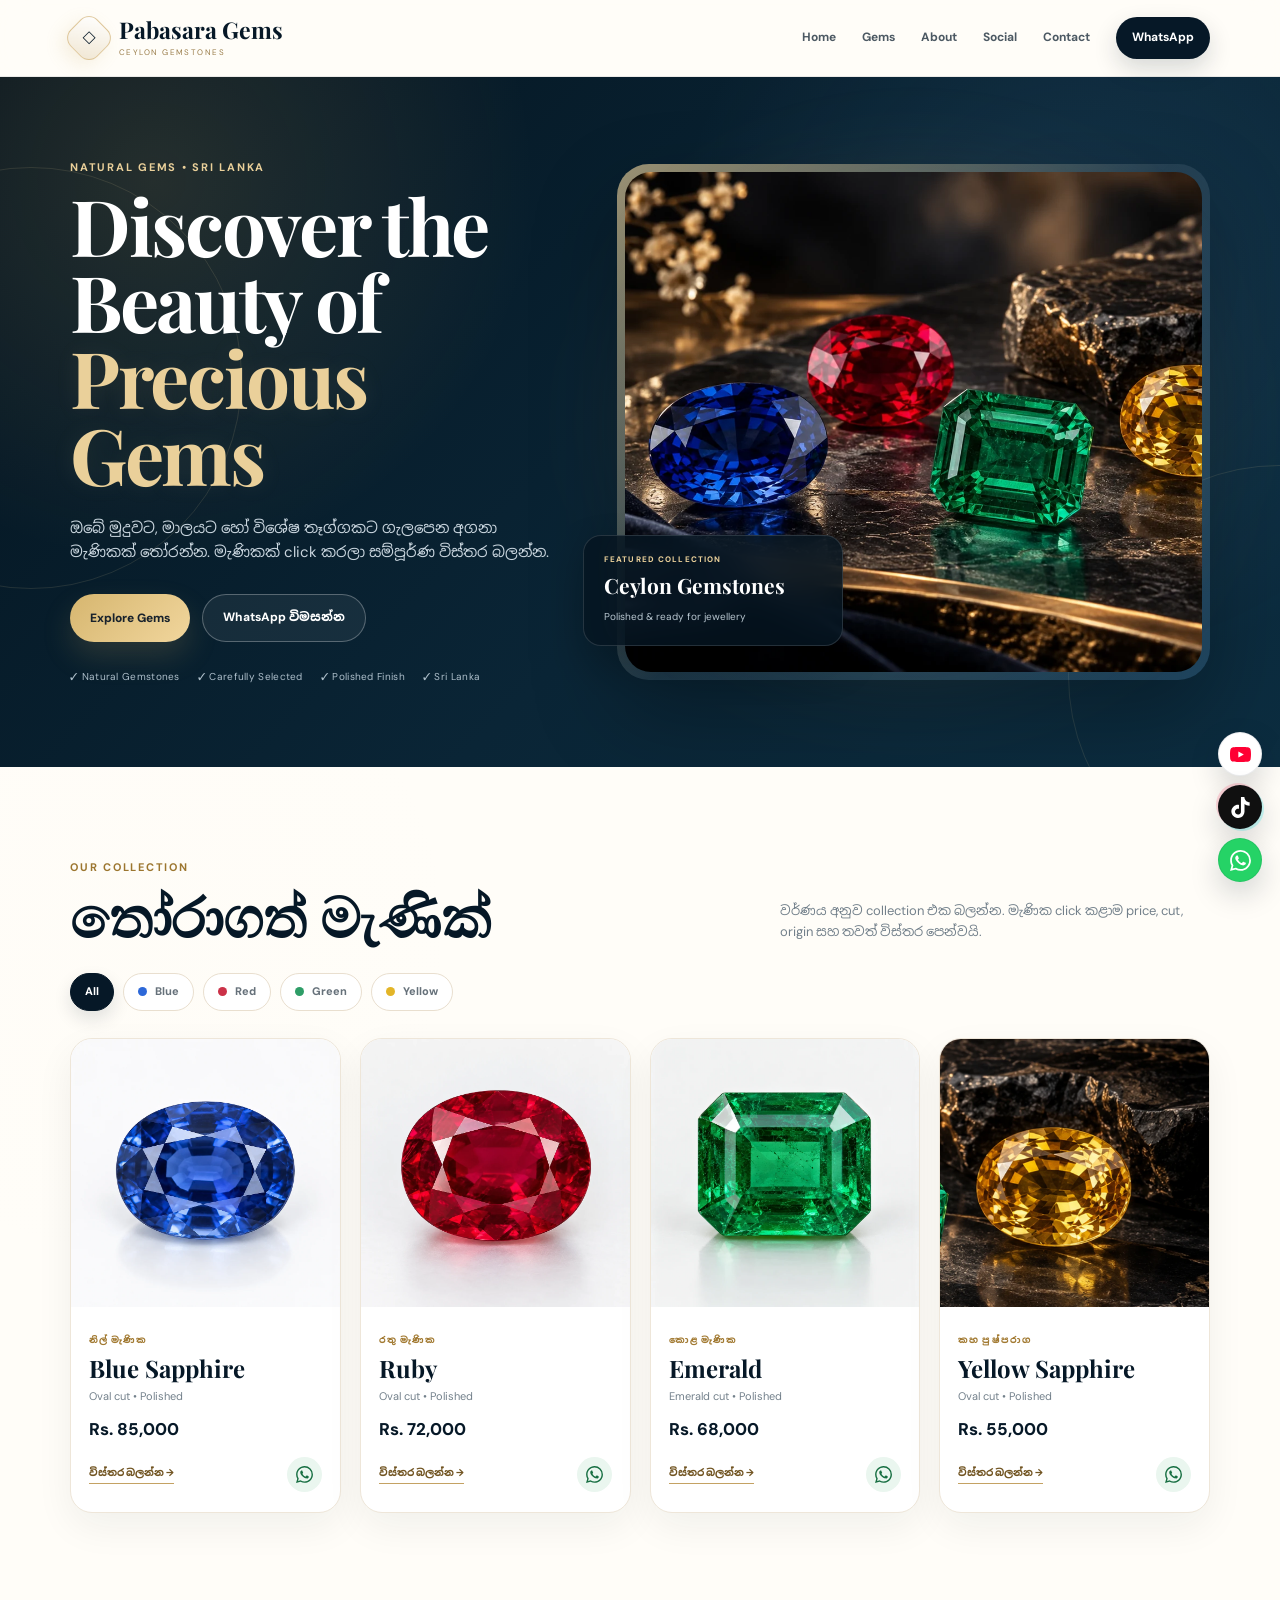
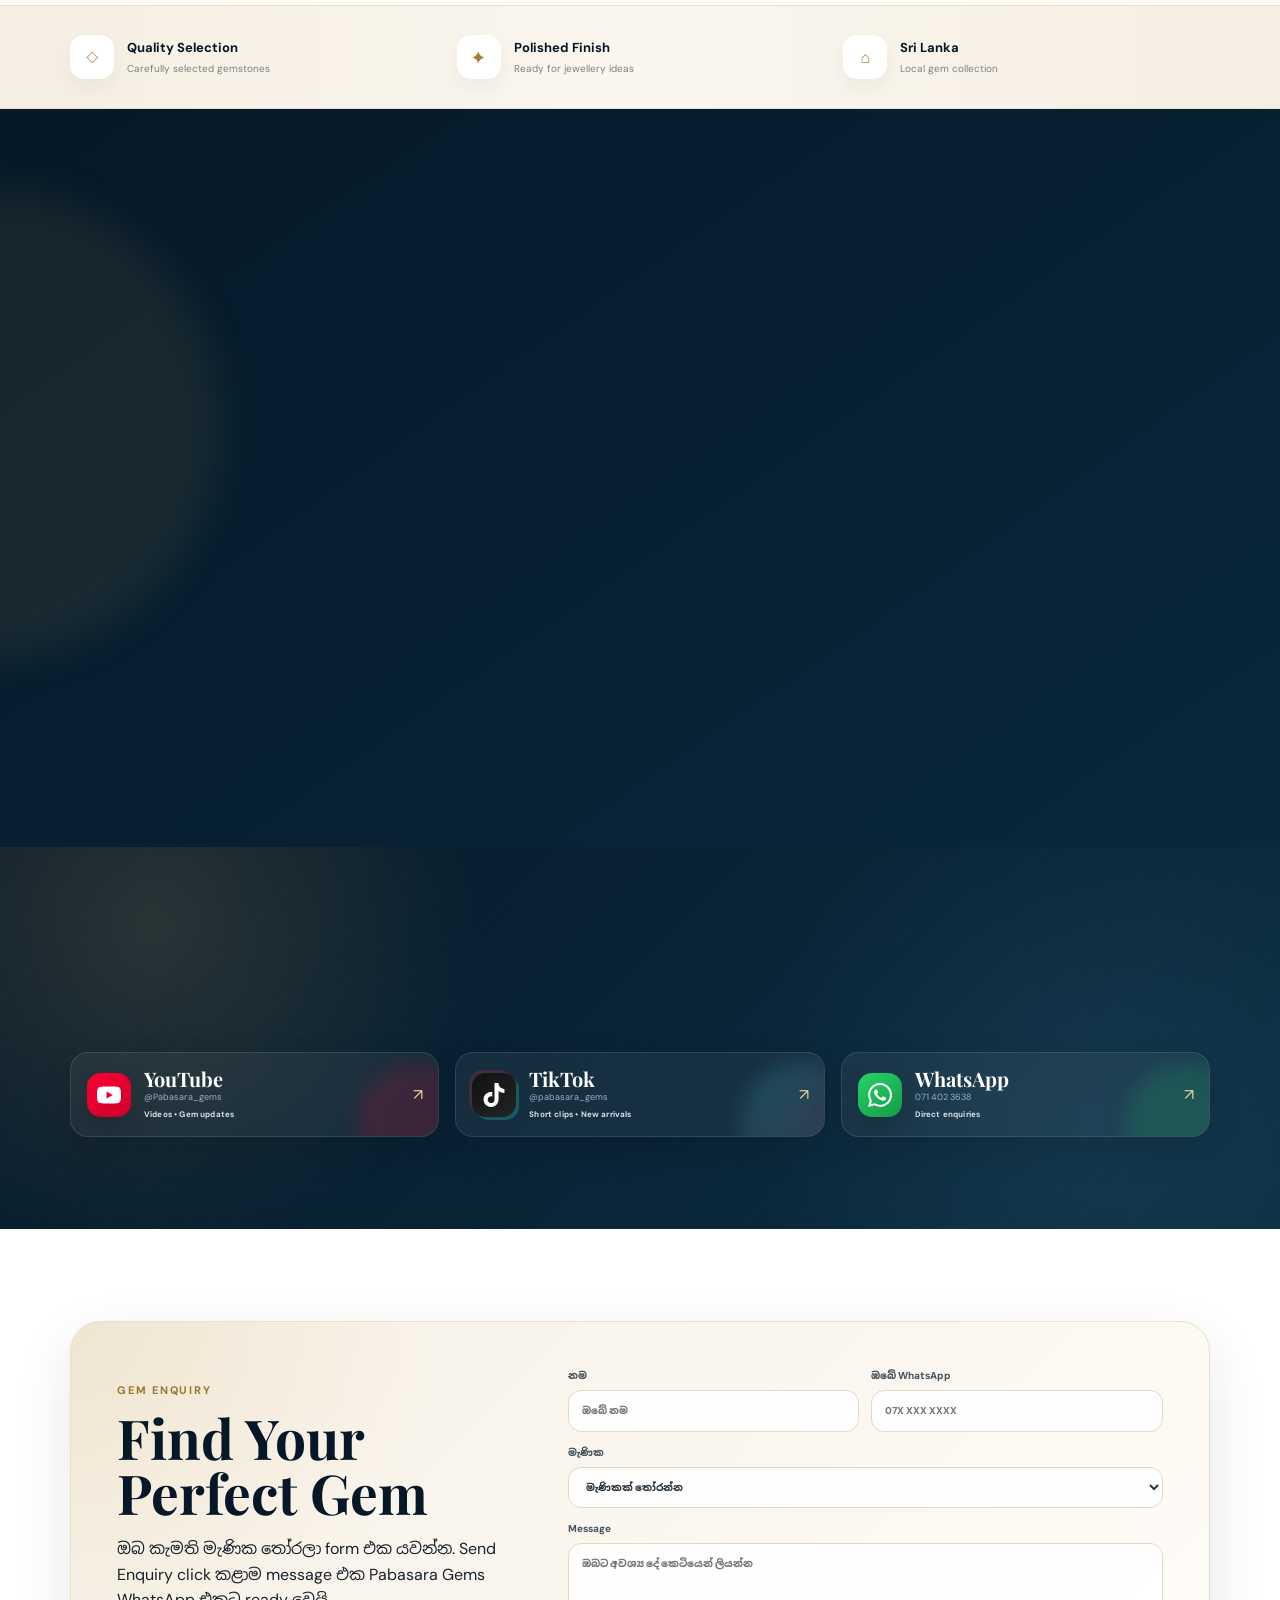
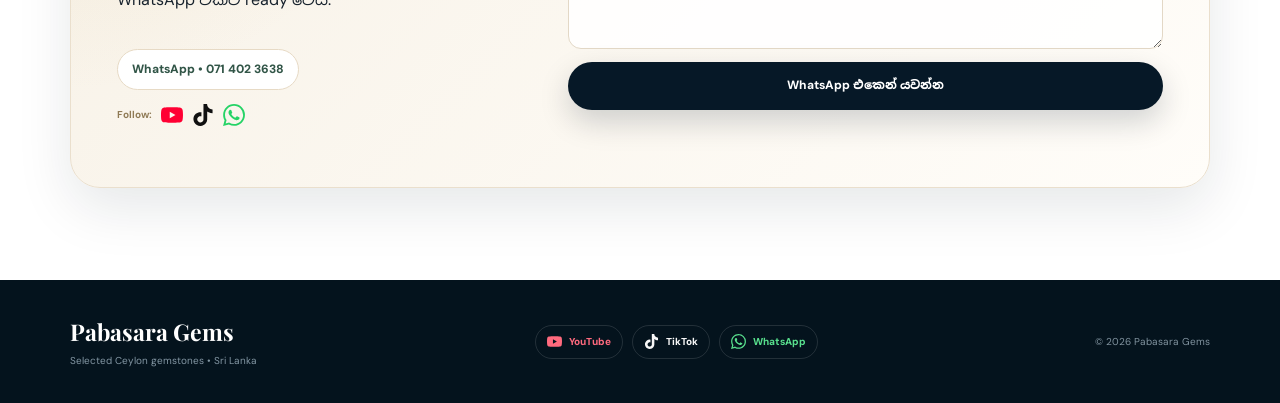
==== commit 2e64af53: "Add files via upload" ====
--- a/index.html
+++ b/index.html
@@ -570,10 +570,41 @@
       font-size:25px;
     }
 
+
     .social-section {
-      background:var(--cream-2);
+      position: relative;
+      overflow: hidden;
+      background:
+        radial-gradient(circle at 12% 20%, rgba(202,165,94,.16), transparent 28%),
+        radial-gradient(circle at 85% 70%, rgba(65,111,148,.18), transparent 30%),
+        linear-gradient(135deg,#061827,#0a2638 60%,#0b2f42);
+      color: white;
+    }
+    .social-section::before {
+      content:"";
+      position:absolute;
+      inset:0;
+      background:
+        linear-gradient(120deg,rgba(255,255,255,.015),transparent 30%),
+        repeating-linear-gradient(135deg,rgba(255,255,255,.012) 0 1px,transparent 1px 18px);
+      pointer-events:none;
+    }
+    .social-section .section-head {
+      position:relative;
+      z-index:1;
+    }
+    .social-section .section-head h2 {
+      color:white;
+    }
+    .social-section .section-head>p {
+      color:#aebdc8;
+    }
+    .social-section .eyebrow.dark {
+      color:var(--gold-2);
     }
     .social-grid {
+      position:relative;
+      z-index:1;
       display:grid;
       grid-template-columns:repeat(3,1fr);
       gap:16px;
@@ -581,52 +612,90 @@
     .social-card {
       position:relative;
       overflow:hidden;
-      min-height:154px;
-      padding:24px;
-      border:1px solid var(--line);
-      border-radius:22px;
-      background:#fff;
-      box-shadow:0 12px 34px rgba(29,36,42,.05);
-      transition:.25s ease;
-    }
+      min-height:0;
+      padding:15px 16px;
+      border:1px solid rgba(255,255,255,.11);
+      border-radius:18px;
+      background:rgba(255,255,255,.055);
+      backdrop-filter:blur(12px);
+      box-shadow:0 14px 34px rgba(0,0,0,.12);
+      transition:transform .25s ease, border-color .25s ease, background .25s ease, box-shadow .25s ease;
+      color:white;
+      display:grid;
+      grid-template-columns:44px minmax(0,1fr) 24px;
+      grid-template-rows:auto auto auto;
+      column-gap:13px;
+      align-items:center;
+    }
+    .social-card::before {
+      content:"";
+      position:absolute;
+      width:120px;
+      height:120px;
+      right:-38px;
+      bottom:-48px;
+      border-radius:50%;
+      filter:blur(10px);
+      opacity:.16;
+      transition:transform .3s ease, opacity .3s ease;
+    }
+    .social-card.youtube::before { background:#ff0033; }
+    .social-card.tiktok::before { background:linear-gradient(135deg,#25f4ee,#fe2c55); }
+    .social-card.whatsapp::before { background:#25d366; }
     .social-card:hover {
-      transform:translateY(-4px);
-      box-shadow:0 20px 44px rgba(29,36,42,.09);
-      border-color:#d9c39b;
+      transform:translateY(-5px);
+      background:rgba(255,255,255,.075);
+      border-color:rgba(234,208,154,.30);
+      box-shadow:0 24px 55px rgba(0,0,0,.20);
+    }
+    .social-card:hover::before {
+      transform:scale(1.18);
+      opacity:.24;
     }
     .social-badge {
-      width:42px;
-      height:42px;
+      width:44px;
+      height:44px;
       display:grid;
       place-items:center;
       border-radius:14px;
-      background:var(--navy);
       color:white;
       font-size:11px;
       font-weight:900;
       letter-spacing:.03em;
+      box-shadow:0 10px 24px rgba(0,0,0,.16);
+      grid-column:1;
+      grid-row:1 / 4;
+      align-self:center;
     }
     .social-card h3 {
-      margin:18px 0 3px;
+      margin:0 0 1px;
       font-family:"Playfair Display",serif;
-      font-size:22px;
-      color:var(--navy);
+      font-size:20px;
+      line-height:1.05;
+      color:white;
+      grid-column:2;
+      grid-row:1;
     }
     .social-card p {
       margin:0;
-      color:var(--muted);
-      font-size:11px;
+      color:#9fb0bc;
+      font-size:9px;
+      grid-column:2;
+      grid-row:2;
     }
     .social-card::after {
       content:"↗";
       position:absolute;
-      top:22px;
-      right:22px;
-      color:#a17b37;
-      font-size:18px;
+      top:50%;
+      right:15px;
+      transform:translateY(-50%);
+      color:var(--gold-2);
+      font-size:16px;
       transition:transform .22s ease;
     }
-    .social-card:hover::after { transform:translate(3px,-3px) }
+    .social-card:hover::after {
+      transform:translate(3px,-54%);
+    }
 
     .contact-section {
       background:#fff;
@@ -934,6 +1003,94 @@
       50% { box-shadow:0 12px 30px rgba(31,156,97,.22),0 0 0 8px rgba(31,156,97,.08) }
     }
 
+
+    .brand-icon {
+      width: 22px;
+      height: 22px;
+      display: block;
+      flex: 0 0 auto;
+    }
+    .social-badge .brand-icon {
+      width: 24px;
+      height: 24px;
+    }
+    .social-card.youtube .social-badge {
+      background: linear-gradient(145deg,#ff0033,#c9002c);
+      color: #fff;
+    }
+    .social-card.tiktok .social-badge {
+      background: linear-gradient(145deg,#111,#242424);
+      color: #fff;
+      box-shadow: 3px 3px 0 rgba(37,244,238,.22), -3px -3px 0 rgba(254,44,85,.18);
+    }
+    .social-card.whatsapp .social-badge {
+      background: linear-gradient(145deg,#25d366,#159b48);
+      color: #fff;
+    }
+    .social-card.youtube:hover {
+      border-color: rgba(255,0,51,.34);
+    }
+    .social-card.tiktok:hover {
+      border-color: rgba(37,244,238,.26);
+    }
+    .social-card.whatsapp:hover {
+      border-color: rgba(37,211,102,.34);
+    }
+    .mini-wa .brand-icon {
+      width: 17px;
+      height: 17px;
+    }
+    .footer-socials a {
+      display: inline-flex;
+      align-items: center;
+      gap: 7px;
+    }
+    .footer-socials .brand-icon {
+      width: 15px;
+      height: 15px;
+    }
+    .footer-socials .youtube-link { color: #ff6a7e; }
+    .footer-socials .tiktok-link { color: #f7f7f7; }
+    .footer-socials .whatsapp-link { color: #58df8d; }
+    .float-social .brand-icon {
+      width: 21px;
+      height: 21px;
+    }
+    .float-social.yt {
+      background: #fff;
+      color: #ff0033;
+    }
+    .float-social.tt {
+      background: #101010;
+      color: #fff;
+      box-shadow: 0 12px 30px rgba(6,24,39,.18), 2px 2px 0 rgba(37,244,238,.25), -2px -2px 0 rgba(254,44,85,.18);
+    }
+    .float-social.wa {
+      background: #25d366;
+      color: #fff;
+    }
+
+    .social-sub {
+      display:block;
+      margin-top:3px;
+      color:#d9e2e8;
+      font-size:8px;
+      font-weight:700;
+      letter-spacing:.02em;
+      grid-column:2;
+      grid-row:3;
+    }
+
+    .social-logo-row {
+      display: flex;
+      align-items: center;
+      gap: 9px;
+      margin-top: 14px;
+      color: #8f7a55;
+      font-size: 10px;
+      font-weight: 700;
+    }
+
     @media (max-width:960px) {
       .gem-grid { grid-template-columns:repeat(2,1fr) }
       .hero-grid { grid-template-columns:1fr; gap:40px; padding:72px 0 }
@@ -942,6 +1099,9 @@
       .floating-card { left:18px }
       .contact-box { grid-template-columns:1fr; gap:34px }
       .social-grid { grid-template-columns:1fr }
+      .social-card { min-height:0; padding:14px 15px }
+      .social-card h3 { font-size:19px }
+      .social-section { padding-top:52px; padding-bottom:52px }
     }
 
     @media (max-width:760px) {
@@ -1101,7 +1261,7 @@
               <div class="gem-price">Rs. 85,000</div>
               <div class="card-actions">
                 <button class="text-link open-detail" type="button">විස්තර බලන්න →</button>
-                <a class="mini-wa" href="https://wa.me/94714023638?text=Hello%20Pabasara%20Gems%2C%20I%20am%20interested%20in%20the%20Blue%20Sapphire." target="_blank" rel="noopener" aria-label="Ask about Blue Sapphire on WhatsApp">WA</a>
+                <a class="mini-wa" href="https://wa.me/94714023638?text=Hello%20Pabasara%20Gems%2C%20I%20am%20interested%20in%20the%20Blue%20Sapphire." target="_blank" rel="noopener" aria-label="Ask about Blue Sapphire on WhatsApp"><svg class="brand-icon" viewBox="0 0 24 24" aria-hidden="true"><path fill="currentColor" d="M17.472 14.382c-.297-.149-1.758-.867-2.03-.967-.273-.099-.471-.148-.67.15-.197.297-.767.966-.94 1.164-.173.199-.347.223-.644.075-.297-.15-1.255-.463-2.39-1.475-.883-.788-1.48-1.761-1.653-2.059-.173-.297-.018-.458.13-.606.134-.133.298-.347.446-.52.149-.174.198-.298.298-.497.099-.198.05-.371-.025-.52-.075-.149-.669-1.612-.916-2.207-.242-.579-.487-.5-.669-.51-.173-.008-.371-.01-.57-.01-.198 0-.52.074-.792.372-.272.297-1.04 1.016-1.04 2.479 0 1.462 1.065 2.875 1.213 3.074.149.198 2.096 3.2 5.077 4.487.709.306 1.262.489 1.694.625.712.227 1.36.195 1.871.118.571-.085 1.758-.719 2.006-1.413.248-.694.248-1.289.173-1.413-.074-.124-.272-.198-.57-.347m-5.421 7.403h-.004a9.87 9.87 0 0 1-5.031-1.378l-.361-.214-3.741.982.998-3.648-.235-.374a9.86 9.86 0 0 1-1.51-5.26c.001-5.45 4.436-9.884 9.888-9.884 2.64 0 5.122 1.03 6.988 2.898a9.825 9.825 0 0 1 2.893 6.994c-.003 5.45-4.437 9.884-9.885 9.884m8.413-18.297A11.815 11.815 0 0 0 12.05 0C5.495 0 .16 5.335.157 11.892c0 2.096.547 4.142 1.588 5.945L.057 24l6.305-1.654a11.882 11.882 0 0 0 5.683 1.448h.005c6.554 0 11.89-5.335 11.893-11.893a11.821 11.821 0 0 0-3.48-8.413Z"/></svg></a>
               </div>
             </div>
           </article>
@@ -1126,7 +1286,7 @@
               <div class="gem-price">Rs. 72,000</div>
               <div class="card-actions">
                 <button class="text-link open-detail" type="button">විස්තර බලන්න →</button>
-                <a class="mini-wa" href="https://wa.me/94714023638?text=Hello%20Pabasara%20Gems%2C%20I%20am%20interested%20in%20the%20Ruby." target="_blank" rel="noopener" aria-label="Ask about Ruby on WhatsApp">WA</a>
+                <a class="mini-wa" href="https://wa.me/94714023638?text=Hello%20Pabasara%20Gems%2C%20I%20am%20interested%20in%20the%20Ruby." target="_blank" rel="noopener" aria-label="Ask about Ruby on WhatsApp"><svg class="brand-icon" viewBox="0 0 24 24" aria-hidden="true"><path fill="currentColor" d="M17.472 14.382c-.297-.149-1.758-.867-2.03-.967-.273-.099-.471-.148-.67.15-.197.297-.767.966-.94 1.164-.173.199-.347.223-.644.075-.297-.15-1.255-.463-2.39-1.475-.883-.788-1.48-1.761-1.653-2.059-.173-.297-.018-.458.13-.606.134-.133.298-.347.446-.52.149-.174.198-.298.298-.497.099-.198.05-.371-.025-.52-.075-.149-.669-1.612-.916-2.207-.242-.579-.487-.5-.669-.51-.173-.008-.371-.01-.57-.01-.198 0-.52.074-.792.372-.272.297-1.04 1.016-1.04 2.479 0 1.462 1.065 2.875 1.213 3.074.149.198 2.096 3.2 5.077 4.487.709.306 1.262.489 1.694.625.712.227 1.36.195 1.871.118.571-.085 1.758-.719 2.006-1.413.248-.694.248-1.289.173-1.413-.074-.124-.272-.198-.57-.347m-5.421 7.403h-.004a9.87 9.87 0 0 1-5.031-1.378l-.361-.214-3.741.982.998-3.648-.235-.374a9.86 9.86 0 0 1-1.51-5.26c.001-5.45 4.436-9.884 9.888-9.884 2.64 0 5.122 1.03 6.988 2.898a9.825 9.825 0 0 1 2.893 6.994c-.003 5.45-4.437 9.884-9.885 9.884m8.413-18.297A11.815 11.815 0 0 0 12.05 0C5.495 0 .16 5.335.157 11.892c0 2.096.547 4.142 1.588 5.945L.057 24l6.305-1.654a11.882 11.882 0 0 0 5.683 1.448h.005c6.554 0 11.89-5.335 11.893-11.893a11.821 11.821 0 0 0-3.48-8.413Z"/></svg></a>
               </div>
             </div>
           </article>
@@ -1151,7 +1311,7 @@
               <div class="gem-price">Rs. 68,000</div>
               <div class="card-actions">
                 <button class="text-link open-detail" type="button">විස්තර බලන්න →</button>
-                <a class="mini-wa" href="https://wa.me/94714023638?text=Hello%20Pabasara%20Gems%2C%20I%20am%20interested%20in%20the%20Emerald." target="_blank" rel="noopener" aria-label="Ask about Emerald on WhatsApp">WA</a>
+                <a class="mini-wa" href="https://wa.me/94714023638?text=Hello%20Pabasara%20Gems%2C%20I%20am%20interested%20in%20the%20Emerald." target="_blank" rel="noopener" aria-label="Ask about Emerald on WhatsApp"><svg class="brand-icon" viewBox="0 0 24 24" aria-hidden="true"><path fill="currentColor" d="M17.472 14.382c-.297-.149-1.758-.867-2.03-.967-.273-.099-.471-.148-.67.15-.197.297-.767.966-.94 1.164-.173.199-.347.223-.644.075-.297-.15-1.255-.463-2.39-1.475-.883-.788-1.48-1.761-1.653-2.059-.173-.297-.018-.458.13-.606.134-.133.298-.347.446-.52.149-.174.198-.298.298-.497.099-.198.05-.371-.025-.52-.075-.149-.669-1.612-.916-2.207-.242-.579-.487-.5-.669-.51-.173-.008-.371-.01-.57-.01-.198 0-.52.074-.792.372-.272.297-1.04 1.016-1.04 2.479 0 1.462 1.065 2.875 1.213 3.074.149.198 2.096 3.2 5.077 4.487.709.306 1.262.489 1.694.625.712.227 1.36.195 1.871.118.571-.085 1.758-.719 2.006-1.413.248-.694.248-1.289.173-1.413-.074-.124-.272-.198-.57-.347m-5.421 7.403h-.004a9.87 9.87 0 0 1-5.031-1.378l-.361-.214-3.741.982.998-3.648-.235-.374a9.86 9.86 0 0 1-1.51-5.26c.001-5.45 4.436-9.884 9.888-9.884 2.64 0 5.122 1.03 6.988 2.898a9.825 9.825 0 0 1 2.893 6.994c-.003 5.45-4.437 9.884-9.885 9.884m8.413-18.297A11.815 11.815 0 0 0 12.05 0C5.495 0 .16 5.335.157 11.892c0 2.096.547 4.142 1.588 5.945L.057 24l6.305-1.654a11.882 11.882 0 0 0 5.683 1.448h.005c6.554 0 11.89-5.335 11.893-11.893a11.821 11.821 0 0 0-3.48-8.413Z"/></svg></a>
               </div>
             </div>
           </article>
@@ -1176,7 +1336,7 @@
               <div class="gem-price">Rs. 55,000</div>
               <div class="card-actions">
                 <button class="text-link open-detail" type="button">විස්තර බලන්න →</button>
-                <a class="mini-wa" href="https://wa.me/94714023638?text=Hello%20Pabasara%20Gems%2C%20I%20am%20interested%20in%20the%20Yellow%20Sapphire." target="_blank" rel="noopener" aria-label="Ask about Yellow Sapphire on WhatsApp">WA</a>
+                <a class="mini-wa" href="https://wa.me/94714023638?text=Hello%20Pabasara%20Gems%2C%20I%20am%20interested%20in%20the%20Yellow%20Sapphire." target="_blank" rel="noopener" aria-label="Ask about Yellow Sapphire on WhatsApp"><svg class="brand-icon" viewBox="0 0 24 24" aria-hidden="true"><path fill="currentColor" d="M17.472 14.382c-.297-.149-1.758-.867-2.03-.967-.273-.099-.471-.148-.67.15-.197.297-.767.966-.94 1.164-.173.199-.347.223-.644.075-.297-.15-1.255-.463-2.39-1.475-.883-.788-1.48-1.761-1.653-2.059-.173-.297-.018-.458.13-.606.134-.133.298-.347.446-.52.149-.174.198-.298.298-.497.099-.198.05-.371-.025-.52-.075-.149-.669-1.612-.916-2.207-.242-.579-.487-.5-.669-.51-.173-.008-.371-.01-.57-.01-.198 0-.52.074-.792.372-.272.297-1.04 1.016-1.04 2.479 0 1.462 1.065 2.875 1.213 3.074.149.198 2.096 3.2 5.077 4.487.709.306 1.262.489 1.694.625.712.227 1.36.195 1.871.118.571-.085 1.758-.719 2.006-1.413.248-.694.248-1.289.173-1.413-.074-.124-.272-.198-.57-.347m-5.421 7.403h-.004a9.87 9.87 0 0 1-5.031-1.378l-.361-.214-3.741.982.998-3.648-.235-.374a9.86 9.86 0 0 1-1.51-5.26c.001-5.45 4.436-9.884 9.888-9.884 2.64 0 5.122 1.03 6.988 2.898a9.825 9.825 0 0 1 2.893 6.994c-.003 5.45-4.437 9.884-9.885 9.884m8.413-18.297A11.815 11.815 0 0 0 12.05 0C5.495 0 .16 5.335.157 11.892c0 2.096.547 4.142 1.588 5.945L.057 24l6.305-1.654a11.882 11.882 0 0 0 5.683 1.448h.005c6.554 0 11.89-5.335 11.893-11.893a11.821 11.821 0 0 0-3.48-8.413Z"/></svg></a>
               </div>
             </div>
           </article>
@@ -1242,22 +1402,22 @@
         </div>
 
         <div class="social-grid">
-          <a class="social-card reveal" href="https://www.youtube.com/@Pabasara_gems" target="_blank" rel="noopener">
-            <span class="social-badge">YT</span>
+          <a class="social-card youtube reveal" href="https://www.youtube.com/@Pabasara_gems" target="_blank" rel="noopener">
+            <span class="social-badge"><svg class="brand-icon" viewBox="0 0 24 24" aria-hidden="true"><path fill="currentColor" d="M23.498 6.186a3.02 3.02 0 0 0-2.122-2.136C19.505 3.545 12 3.545 12 3.545s-7.505 0-9.377.505A3.02 3.02 0 0 0 .502 6.186C0 8.07 0 12 0 12s0 3.93.502 5.814a3.02 3.02 0 0 0 2.122 2.136c1.871.505 9.376.505 9.376.505s7.505 0 9.377-.505a3.02 3.02 0 0 0 2.122-2.136C24 15.93 24 12 24 12s0-3.93-.502-5.814M9.545 15.568V8.432L15.818 12z"/></svg></span>
             <h3>YouTube</h3>
-            <p>@Pabasara_gems</p>
+            <p>@Pabasara_gems</p><span class="social-sub">Videos • Gem updates</span>
           </a>
 
-          <a class="social-card reveal" href="https://www.tiktok.com/@pabasara_gems/" target="_blank" rel="noopener">
-            <span class="social-badge">TT</span>
+          <a class="social-card tiktok reveal" href="https://www.tiktok.com/@pabasara_gems/" target="_blank" rel="noopener">
+            <span class="social-badge"><svg class="brand-icon" viewBox="0 0 24 24" aria-hidden="true"><path fill="currentColor" d="M12.525.02c1.31-.02 2.61-.01 3.91-.02.08 1.53.63 3.09 1.75 4.17 1.12 1.1 2.7 1.6 4.24 1.77v4.03c-1.44-.05-2.89-.35-4.2-.97-.57-.26-1.1-.59-1.62-.93-.01 2.92.01 5.84-.02 8.75-.08 1.4-.54 2.79-1.35 3.94-1.31 1.92-3.58 3.17-5.91 3.21-1.43.08-2.86-.31-4.08-1.03-2.02-1.19-3.44-3.37-3.65-5.72-.02-.5-.03-1-.01-1.49.18-1.9 1.12-3.72 2.58-4.96 1.66-1.44 3.98-2.13 6.15-1.72.02 1.48-.04 2.96-.04 4.44-.99-.32-2.15-.23-3.02.37-.63.41-1.11 1.04-1.36 1.75-.21.51-.15 1.07-.14 1.61.24 1.64 1.82 3.02 3.5 2.87 1.12-.01 2.19-.66 2.77-1.61.19-.33.4-.67.41-1.06.1-1.79.06-3.57.07-5.36.01-4.03-.01-8.05.02-12.07z"/></svg></span>
             <h3>TikTok</h3>
-            <p>@pabasara_gems</p>
+            <p>@pabasara_gems</p><span class="social-sub">Short clips • New arrivals</span>
           </a>
 
-          <a class="social-card reveal" href="https://wa.me/94714023638?text=Hello%20Pabasara%20Gems" target="_blank" rel="noopener">
-            <span class="social-badge">WA</span>
+          <a class="social-card whatsapp reveal" href="https://wa.me/94714023638?text=Hello%20Pabasara%20Gems" target="_blank" rel="noopener">
+            <span class="social-badge"><svg class="brand-icon" viewBox="0 0 24 24" aria-hidden="true"><path fill="currentColor" d="M17.472 14.382c-.297-.149-1.758-.867-2.03-.967-.273-.099-.471-.148-.67.15-.197.297-.767.966-.94 1.164-.173.199-.347.223-.644.075-.297-.15-1.255-.463-2.39-1.475-.883-.788-1.48-1.761-1.653-2.059-.173-.297-.018-.458.13-.606.134-.133.298-.347.446-.52.149-.174.198-.298.298-.497.099-.198.05-.371-.025-.52-.075-.149-.669-1.612-.916-2.207-.242-.579-.487-.5-.669-.51-.173-.008-.371-.01-.57-.01-.198 0-.52.074-.792.372-.272.297-1.04 1.016-1.04 2.479 0 1.462 1.065 2.875 1.213 3.074.149.198 2.096 3.2 5.077 4.487.709.306 1.262.489 1.694.625.712.227 1.36.195 1.871.118.571-.085 1.758-.719 2.006-1.413.248-.694.248-1.289.173-1.413-.074-.124-.272-.198-.57-.347m-5.421 7.403h-.004a9.87 9.87 0 0 1-5.031-1.378l-.361-.214-3.741.982.998-3.648-.235-.374a9.86 9.86 0 0 1-1.51-5.26c.001-5.45 4.436-9.884 9.888-9.884 2.64 0 5.122 1.03 6.988 2.898a9.825 9.825 0 0 1 2.893 6.994c-.003 5.45-4.437 9.884-9.885 9.884m8.413-18.297A11.815 11.815 0 0 0 12.05 0C5.495 0 .16 5.335.157 11.892c0 2.096.547 4.142 1.588 5.945L.057 24l6.305-1.654a11.882 11.882 0 0 0 5.683 1.448h.005c6.554 0 11.89-5.335 11.893-11.893a11.821 11.821 0 0 0-3.48-8.413Z"/></svg></span>
             <h3>WhatsApp</h3>
-            <p>071 402 3638</p>
+            <p>071 402 3638</p><span class="social-sub">Direct enquiries</span>
           </a>
         </div>
       </div>
@@ -1270,6 +1430,12 @@
           <h2>Find Your Perfect Gem</h2>
           <p>ඔබ කැමති මැණික තෝරලා form එක යවන්න. Send Enquiry click කළාම message එක Pabasara Gems WhatsApp එකට ready වෙයි.</p>
           <a class="contact-number" href="https://wa.me/94714023638?text=Hello%20Pabasara%20Gems" target="_blank" rel="noopener">WhatsApp • 071 402 3638</a>
+          <div class="social-logo-row">
+            <span>Follow:</span>
+            <a href="https://www.youtube.com/@Pabasara_gems" target="_blank" rel="noopener" aria-label="YouTube" style="color:#ff0033"><svg class="brand-icon" viewBox="0 0 24 24" aria-hidden="true"><path fill="currentColor" d="M23.498 6.186a3.02 3.02 0 0 0-2.122-2.136C19.505 3.545 12 3.545 12 3.545s-7.505 0-9.377.505A3.02 3.02 0 0 0 .502 6.186C0 8.07 0 12 0 12s0 3.93.502 5.814a3.02 3.02 0 0 0 2.122 2.136c1.871.505 9.376.505 9.376.505s7.505 0 9.377-.505a3.02 3.02 0 0 0 2.122-2.136C24 15.93 24 12 24 12s0-3.93-.502-5.814M9.545 15.568V8.432L15.818 12z"/></svg></a>
+            <a href="https://www.tiktok.com/@pabasara_gems/" target="_blank" rel="noopener" aria-label="TikTok" style="color:#111"><svg class="brand-icon" viewBox="0 0 24 24" aria-hidden="true"><path fill="currentColor" d="M12.525.02c1.31-.02 2.61-.01 3.91-.02.08 1.53.63 3.09 1.75 4.17 1.12 1.1 2.7 1.6 4.24 1.77v4.03c-1.44-.05-2.89-.35-4.2-.97-.57-.26-1.1-.59-1.62-.93-.01 2.92.01 5.84-.02 8.75-.08 1.4-.54 2.79-1.35 3.94-1.31 1.92-3.58 3.17-5.91 3.21-1.43.08-2.86-.31-4.08-1.03-2.02-1.19-3.44-3.37-3.65-5.72-.02-.5-.03-1-.01-1.49.18-1.9 1.12-3.72 2.58-4.96 1.66-1.44 3.98-2.13 6.15-1.72.02 1.48-.04 2.96-.04 4.44-.99-.32-2.15-.23-3.02.37-.63.41-1.11 1.04-1.36 1.75-.21.51-.15 1.07-.14 1.61.24 1.64 1.82 3.02 3.5 2.87 1.12-.01 2.19-.66 2.77-1.61.19-.33.4-.67.41-1.06.1-1.79.06-3.57.07-5.36.01-4.03-.01-8.05.02-12.07z"/></svg></a>
+            <a href="https://wa.me/94714023638?text=Hello%20Pabasara%20Gems" target="_blank" rel="noopener" aria-label="WhatsApp" style="color:#25d366"><svg class="brand-icon" viewBox="0 0 24 24" aria-hidden="true"><path fill="currentColor" d="M17.472 14.382c-.297-.149-1.758-.867-2.03-.967-.273-.099-.471-.148-.67.15-.197.297-.767.966-.94 1.164-.173.199-.347.223-.644.075-.297-.15-1.255-.463-2.39-1.475-.883-.788-1.48-1.761-1.653-2.059-.173-.297-.018-.458.13-.606.134-.133.298-.347.446-.52.149-.174.198-.298.298-.497.099-.198.05-.371-.025-.52-.075-.149-.669-1.612-.916-2.207-.242-.579-.487-.5-.669-.51-.173-.008-.371-.01-.57-.01-.198 0-.52.074-.792.372-.272.297-1.04 1.016-1.04 2.479 0 1.462 1.065 2.875 1.213 3.074.149.198 2.096 3.2 5.077 4.487.709.306 1.262.489 1.694.625.712.227 1.36.195 1.871.118.571-.085 1.758-.719 2.006-1.413.248-.694.248-1.289.173-1.413-.074-.124-.272-.198-.57-.347m-5.421 7.403h-.004a9.87 9.87 0 0 1-5.031-1.378l-.361-.214-3.741.982.998-3.648-.235-.374a9.86 9.86 0 0 1-1.51-5.26c.001-5.45 4.436-9.884 9.888-9.884 2.64 0 5.122 1.03 6.988 2.898a9.825 9.825 0 0 1 2.893 6.994c-.003 5.45-4.437 9.884-9.885 9.884m8.413-18.297A11.815 11.815 0 0 0 12.05 0C5.495 0 .16 5.335.157 11.892c0 2.096.547 4.142 1.588 5.945L.057 24l6.305-1.654a11.882 11.882 0 0 0 5.683 1.448h.005c6.554 0 11.89-5.335 11.893-11.893a11.821 11.821 0 0 0-3.48-8.413Z"/></svg></a>
+          </div>
         </div>
 
         <form class="contact-form" id="contactForm">
@@ -1311,9 +1477,9 @@
       </div>
 
       <div class="footer-socials">
-        <a href="https://www.youtube.com/@Pabasara_gems" target="_blank" rel="noopener">YouTube</a>
-        <a href="https://www.tiktok.com/@pabasara_gems/" target="_blank" rel="noopener">TikTok</a>
-        <a href="https://wa.me/94714023638?text=Hello%20Pabasara%20Gems" target="_blank" rel="noopener">WhatsApp</a>
+        <a class="youtube-link" href="https://www.youtube.com/@Pabasara_gems" target="_blank" rel="noopener"><svg class="brand-icon" viewBox="0 0 24 24" aria-hidden="true"><path fill="currentColor" d="M23.498 6.186a3.02 3.02 0 0 0-2.122-2.136C19.505 3.545 12 3.545 12 3.545s-7.505 0-9.377.505A3.02 3.02 0 0 0 .502 6.186C0 8.07 0 12 0 12s0 3.93.502 5.814a3.02 3.02 0 0 0 2.122 2.136c1.871.505 9.376.505 9.376.505s7.505 0 9.377-.505a3.02 3.02 0 0 0 2.122-2.136C24 15.93 24 12 24 12s0-3.93-.502-5.814M9.545 15.568V8.432L15.818 12z"/></svg><span>YouTube</span></a>
+        <a class="tiktok-link" href="https://www.tiktok.com/@pabasara_gems/" target="_blank" rel="noopener"><svg class="brand-icon" viewBox="0 0 24 24" aria-hidden="true"><path fill="currentColor" d="M12.525.02c1.31-.02 2.61-.01 3.91-.02.08 1.53.63 3.09 1.75 4.17 1.12 1.1 2.7 1.6 4.24 1.77v4.03c-1.44-.05-2.89-.35-4.2-.97-.57-.26-1.1-.59-1.62-.93-.01 2.92.01 5.84-.02 8.75-.08 1.4-.54 2.79-1.35 3.94-1.31 1.92-3.58 3.17-5.91 3.21-1.43.08-2.86-.31-4.08-1.03-2.02-1.19-3.44-3.37-3.65-5.72-.02-.5-.03-1-.01-1.49.18-1.9 1.12-3.72 2.58-4.96 1.66-1.44 3.98-2.13 6.15-1.72.02 1.48-.04 2.96-.04 4.44-.99-.32-2.15-.23-3.02.37-.63.41-1.11 1.04-1.36 1.75-.21.51-.15 1.07-.14 1.61.24 1.64 1.82 3.02 3.5 2.87 1.12-.01 2.19-.66 2.77-1.61.19-.33.4-.67.41-1.06.1-1.79.06-3.57.07-5.36.01-4.03-.01-8.05.02-12.07z"/></svg><span>TikTok</span></a>
+        <a class="whatsapp-link" href="https://wa.me/94714023638?text=Hello%20Pabasara%20Gems" target="_blank" rel="noopener"><svg class="brand-icon" viewBox="0 0 24 24" aria-hidden="true"><path fill="currentColor" d="M17.472 14.382c-.297-.149-1.758-.867-2.03-.967-.273-.099-.471-.148-.67.15-.197.297-.767.966-.94 1.164-.173.199-.347.223-.644.075-.297-.15-1.255-.463-2.39-1.475-.883-.788-1.48-1.761-1.653-2.059-.173-.297-.018-.458.13-.606.134-.133.298-.347.446-.52.149-.174.198-.298.298-.497.099-.198.05-.371-.025-.52-.075-.149-.669-1.612-.916-2.207-.242-.579-.487-.5-.669-.51-.173-.008-.371-.01-.57-.01-.198 0-.52.074-.792.372-.272.297-1.04 1.016-1.04 2.479 0 1.462 1.065 2.875 1.213 3.074.149.198 2.096 3.2 5.077 4.487.709.306 1.262.489 1.694.625.712.227 1.36.195 1.871.118.571-.085 1.758-.719 2.006-1.413.248-.694.248-1.289.173-1.413-.074-.124-.272-.198-.57-.347m-5.421 7.403h-.004a9.87 9.87 0 0 1-5.031-1.378l-.361-.214-3.741.982.998-3.648-.235-.374a9.86 9.86 0 0 1-1.51-5.26c.001-5.45 4.436-9.884 9.888-9.884 2.64 0 5.122 1.03 6.988 2.898a9.825 9.825 0 0 1 2.893 6.994c-.003 5.45-4.437 9.884-9.885 9.884m8.413-18.297A11.815 11.815 0 0 0 12.05 0C5.495 0 .16 5.335.157 11.892c0 2.096.547 4.142 1.588 5.945L.057 24l6.305-1.654a11.882 11.882 0 0 0 5.683 1.448h.005c6.554 0 11.89-5.335 11.893-11.893a11.821 11.821 0 0 0-3.48-8.413Z"/></svg><span>WhatsApp</span></a>
       </div>
 
       <p class="footer-copy">© 2026 Pabasara Gems</p>
@@ -1321,9 +1487,9 @@
   </footer>
 
   <div class="floating-socials" aria-label="Social links">
-    <a class="float-social yt" href="https://www.youtube.com/@Pabasara_gems" target="_blank" rel="noopener" aria-label="Pabasara Gems YouTube">YT</a>
-    <a class="float-social tt" href="https://www.tiktok.com/@pabasara_gems/" target="_blank" rel="noopener" aria-label="Pabasara Gems TikTok">TT</a>
-    <a class="float-social wa" href="https://wa.me/94714023638?text=Hello%20Pabasara%20Gems" target="_blank" rel="noopener" aria-label="Pabasara Gems WhatsApp">WA</a>
+    <a class="float-social yt" href="https://www.youtube.com/@Pabasara_gems" target="_blank" rel="noopener" aria-label="Pabasara Gems YouTube"><svg class="brand-icon" viewBox="0 0 24 24" aria-hidden="true"><path fill="currentColor" d="M23.498 6.186a3.02 3.02 0 0 0-2.122-2.136C19.505 3.545 12 3.545 12 3.545s-7.505 0-9.377.505A3.02 3.02 0 0 0 .502 6.186C0 8.07 0 12 0 12s0 3.93.502 5.814a3.02 3.02 0 0 0 2.122 2.136c1.871.505 9.376.505 9.376.505s7.505 0 9.377-.505a3.02 3.02 0 0 0 2.122-2.136C24 15.93 24 12 24 12s0-3.93-.502-5.814M9.545 15.568V8.432L15.818 12z"/></svg></a>
+    <a class="float-social tt" href="https://www.tiktok.com/@pabasara_gems/" target="_blank" rel="noopener" aria-label="Pabasara Gems TikTok"><svg class="brand-icon" viewBox="0 0 24 24" aria-hidden="true"><path fill="currentColor" d="M12.525.02c1.31-.02 2.61-.01 3.91-.02.08 1.53.63 3.09 1.75 4.17 1.12 1.1 2.7 1.6 4.24 1.77v4.03c-1.44-.05-2.89-.35-4.2-.97-.57-.26-1.1-.59-1.62-.93-.01 2.92.01 5.84-.02 8.75-.08 1.4-.54 2.79-1.35 3.94-1.31 1.92-3.58 3.17-5.91 3.21-1.43.08-2.86-.31-4.08-1.03-2.02-1.19-3.44-3.37-3.65-5.72-.02-.5-.03-1-.01-1.49.18-1.9 1.12-3.72 2.58-4.96 1.66-1.44 3.98-2.13 6.15-1.72.02 1.48-.04 2.96-.04 4.44-.99-.32-2.15-.23-3.02.37-.63.41-1.11 1.04-1.36 1.75-.21.51-.15 1.07-.14 1.61.24 1.64 1.82 3.02 3.5 2.87 1.12-.01 2.19-.66 2.77-1.61.19-.33.4-.67.41-1.06.1-1.79.06-3.57.07-5.36.01-4.03-.01-8.05.02-12.07z"/></svg></a>
+    <a class="float-social wa" href="https://wa.me/94714023638?text=Hello%20Pabasara%20Gems" target="_blank" rel="noopener" aria-label="Pabasara Gems WhatsApp"><svg class="brand-icon" viewBox="0 0 24 24" aria-hidden="true"><path fill="currentColor" d="M17.472 14.382c-.297-.149-1.758-.867-2.03-.967-.273-.099-.471-.148-.67.15-.197.297-.767.966-.94 1.164-.173.199-.347.223-.644.075-.297-.15-1.255-.463-2.39-1.475-.883-.788-1.48-1.761-1.653-2.059-.173-.297-.018-.458.13-.606.134-.133.298-.347.446-.52.149-.174.198-.298.298-.497.099-.198.05-.371-.025-.52-.075-.149-.669-1.612-.916-2.207-.242-.579-.487-.5-.669-.51-.173-.008-.371-.01-.57-.01-.198 0-.52.074-.792.372-.272.297-1.04 1.016-1.04 2.479 0 1.462 1.065 2.875 1.213 3.074.149.198 2.096 3.2 5.077 4.487.709.306 1.262.489 1.694.625.712.227 1.36.195 1.871.118.571-.085 1.758-.719 2.006-1.413.248-.694.248-1.289.173-1.413-.074-.124-.272-.198-.57-.347m-5.421 7.403h-.004a9.87 9.87 0 0 1-5.031-1.378l-.361-.214-3.741.982.998-3.648-.235-.374a9.86 9.86 0 0 1-1.51-5.26c.001-5.45 4.436-9.884 9.888-9.884 2.64 0 5.122 1.03 6.988 2.898a9.825 9.825 0 0 1 2.893 6.994c-.003 5.45-4.437 9.884-9.885 9.884m8.413-18.297A11.815 11.815 0 0 0 12.05 0C5.495 0 .16 5.335.157 11.892c0 2.096.547 4.142 1.588 5.945L.057 24l6.305-1.654a11.882 11.882 0 0 0 5.683 1.448h.005c6.554 0 11.89-5.335 11.893-11.893a11.821 11.821 0 0 0-3.48-8.413Z"/></svg></a>
   </div>
 
   <div class="modal" id="gemModal" role="dialog" aria-modal="true" aria-labelledby="modalName">
